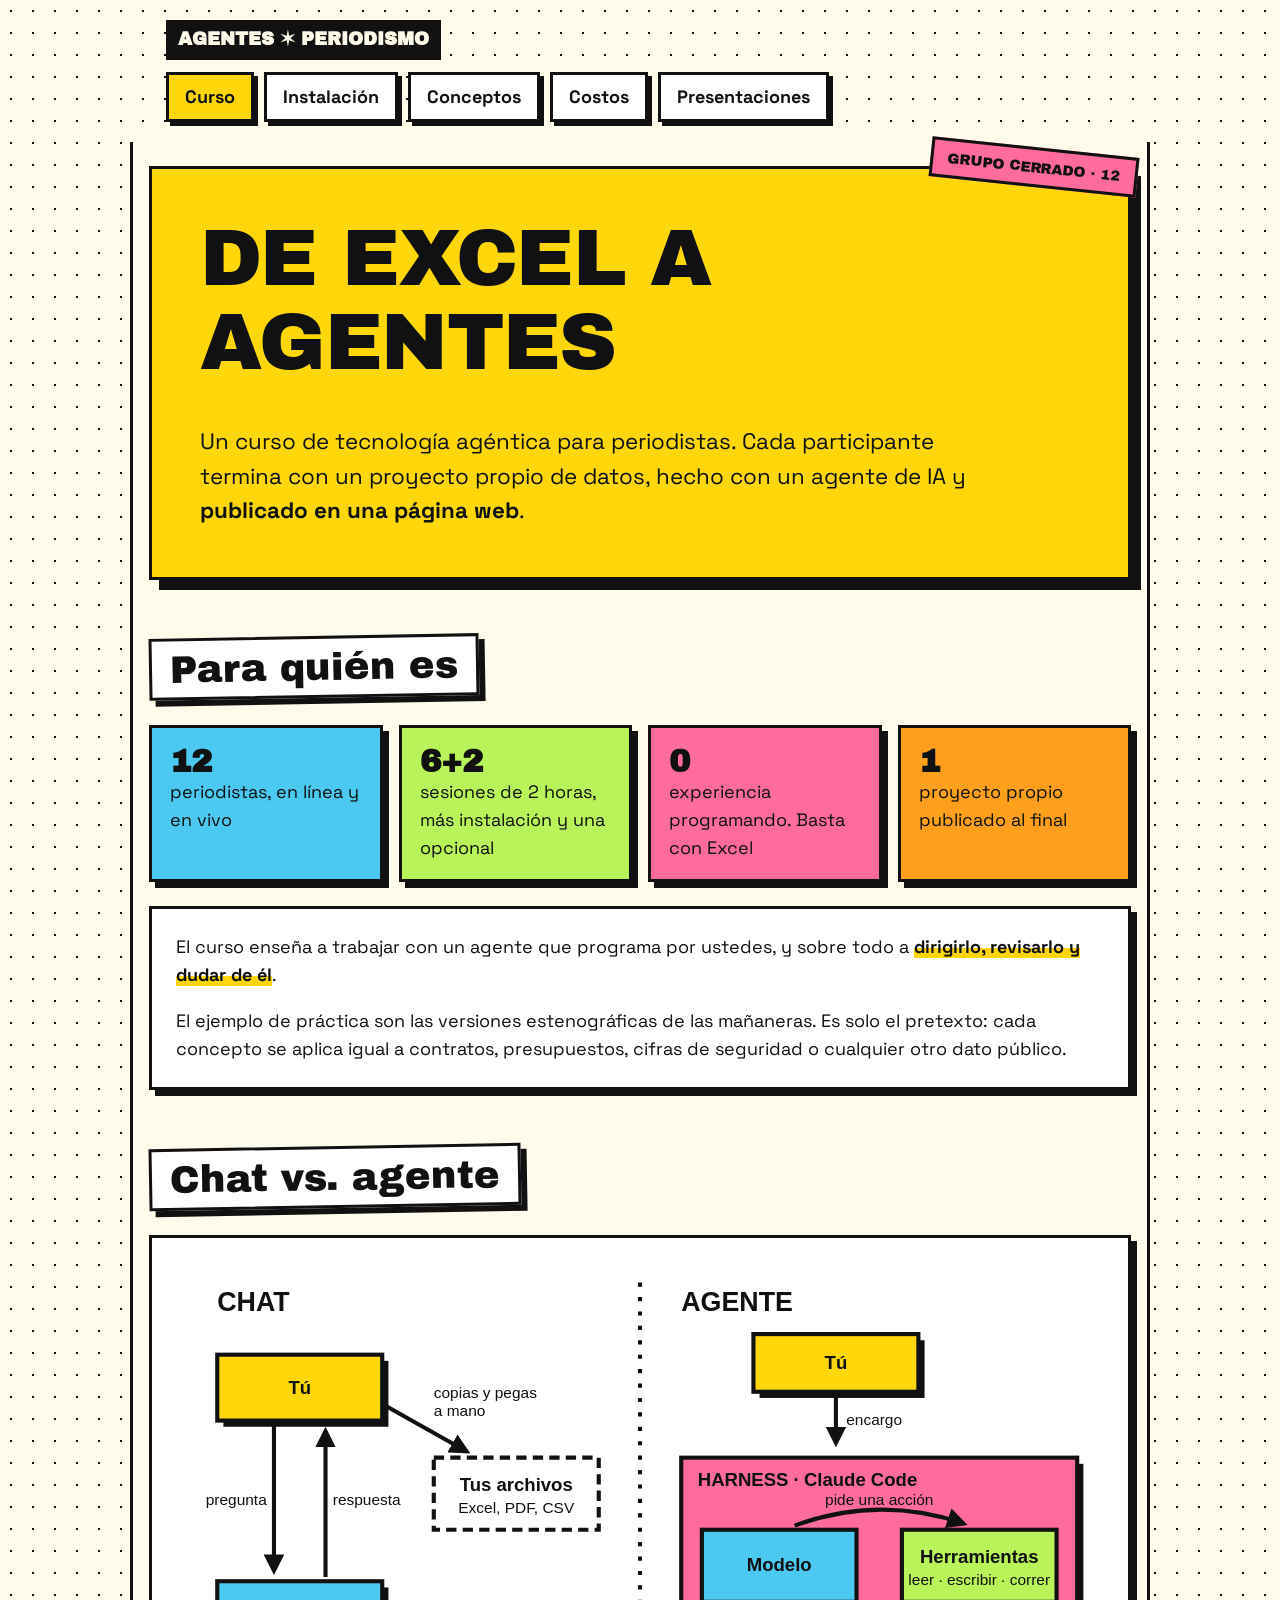
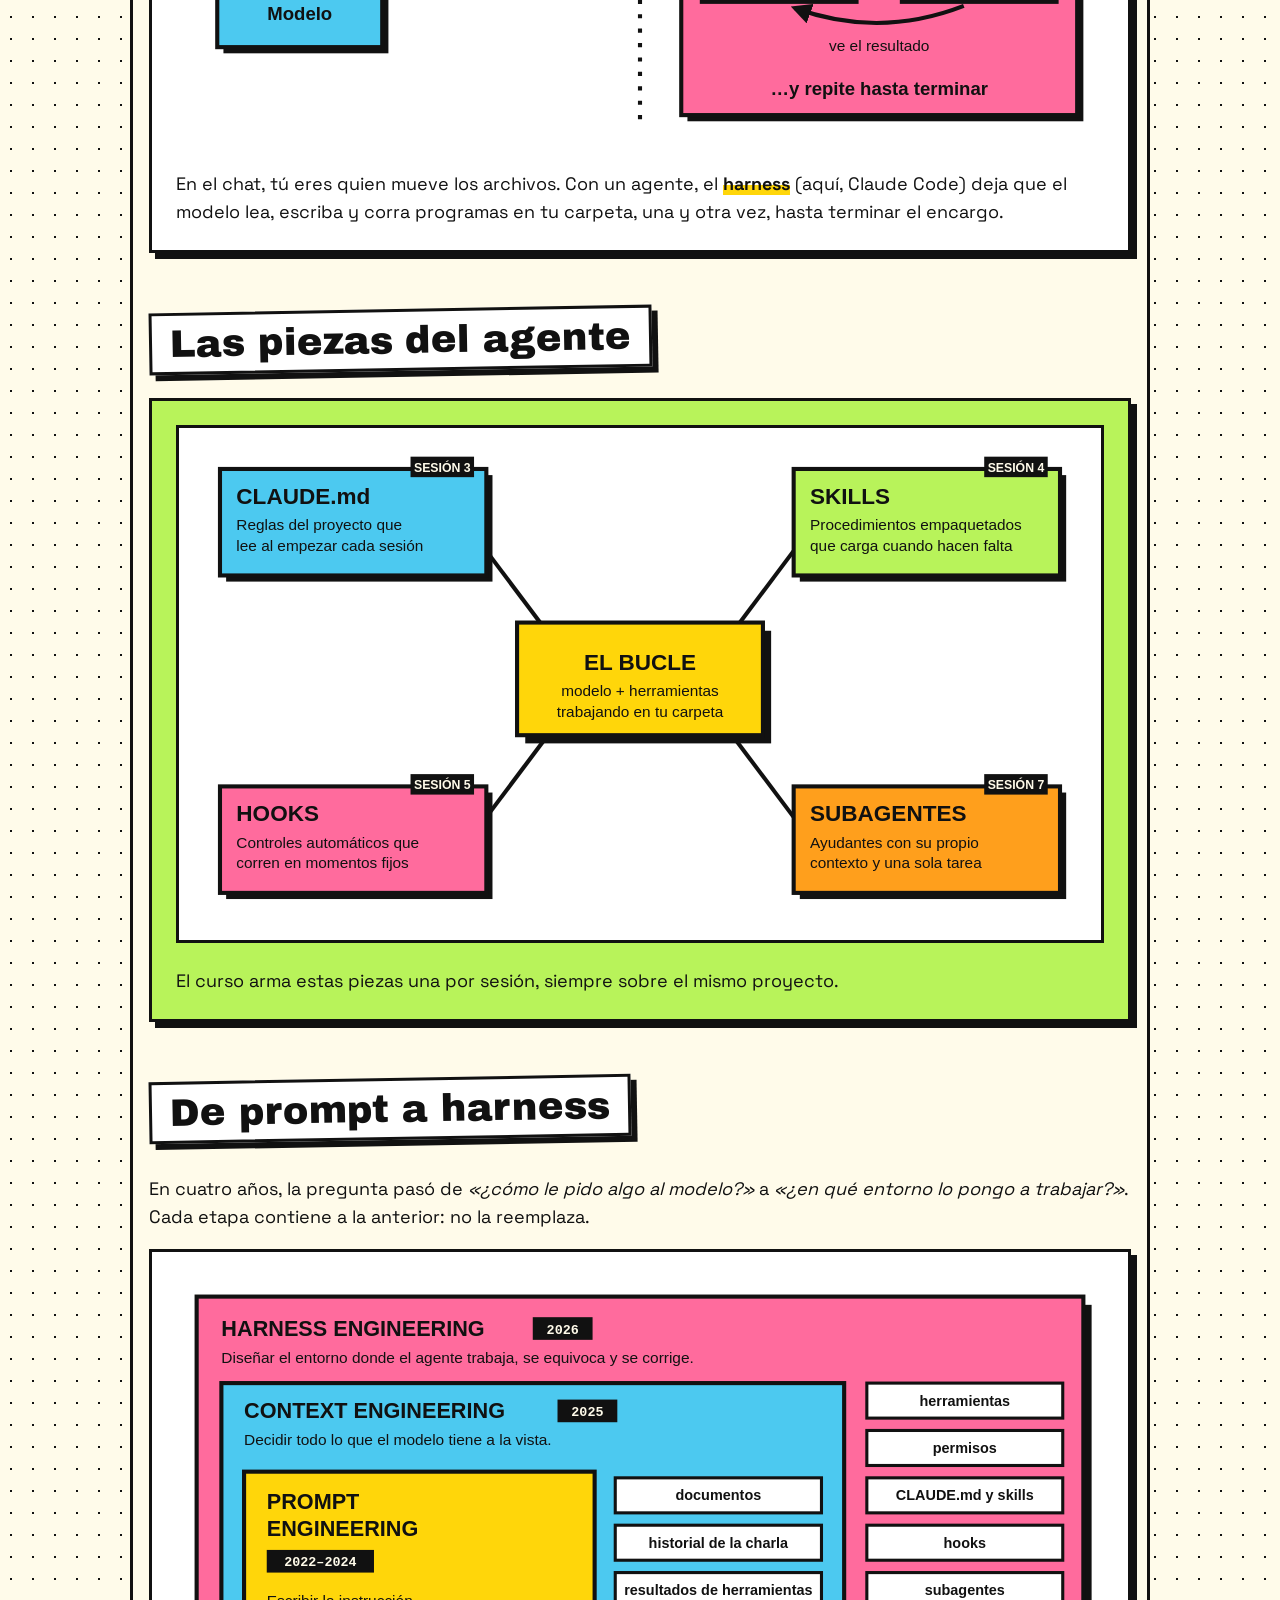
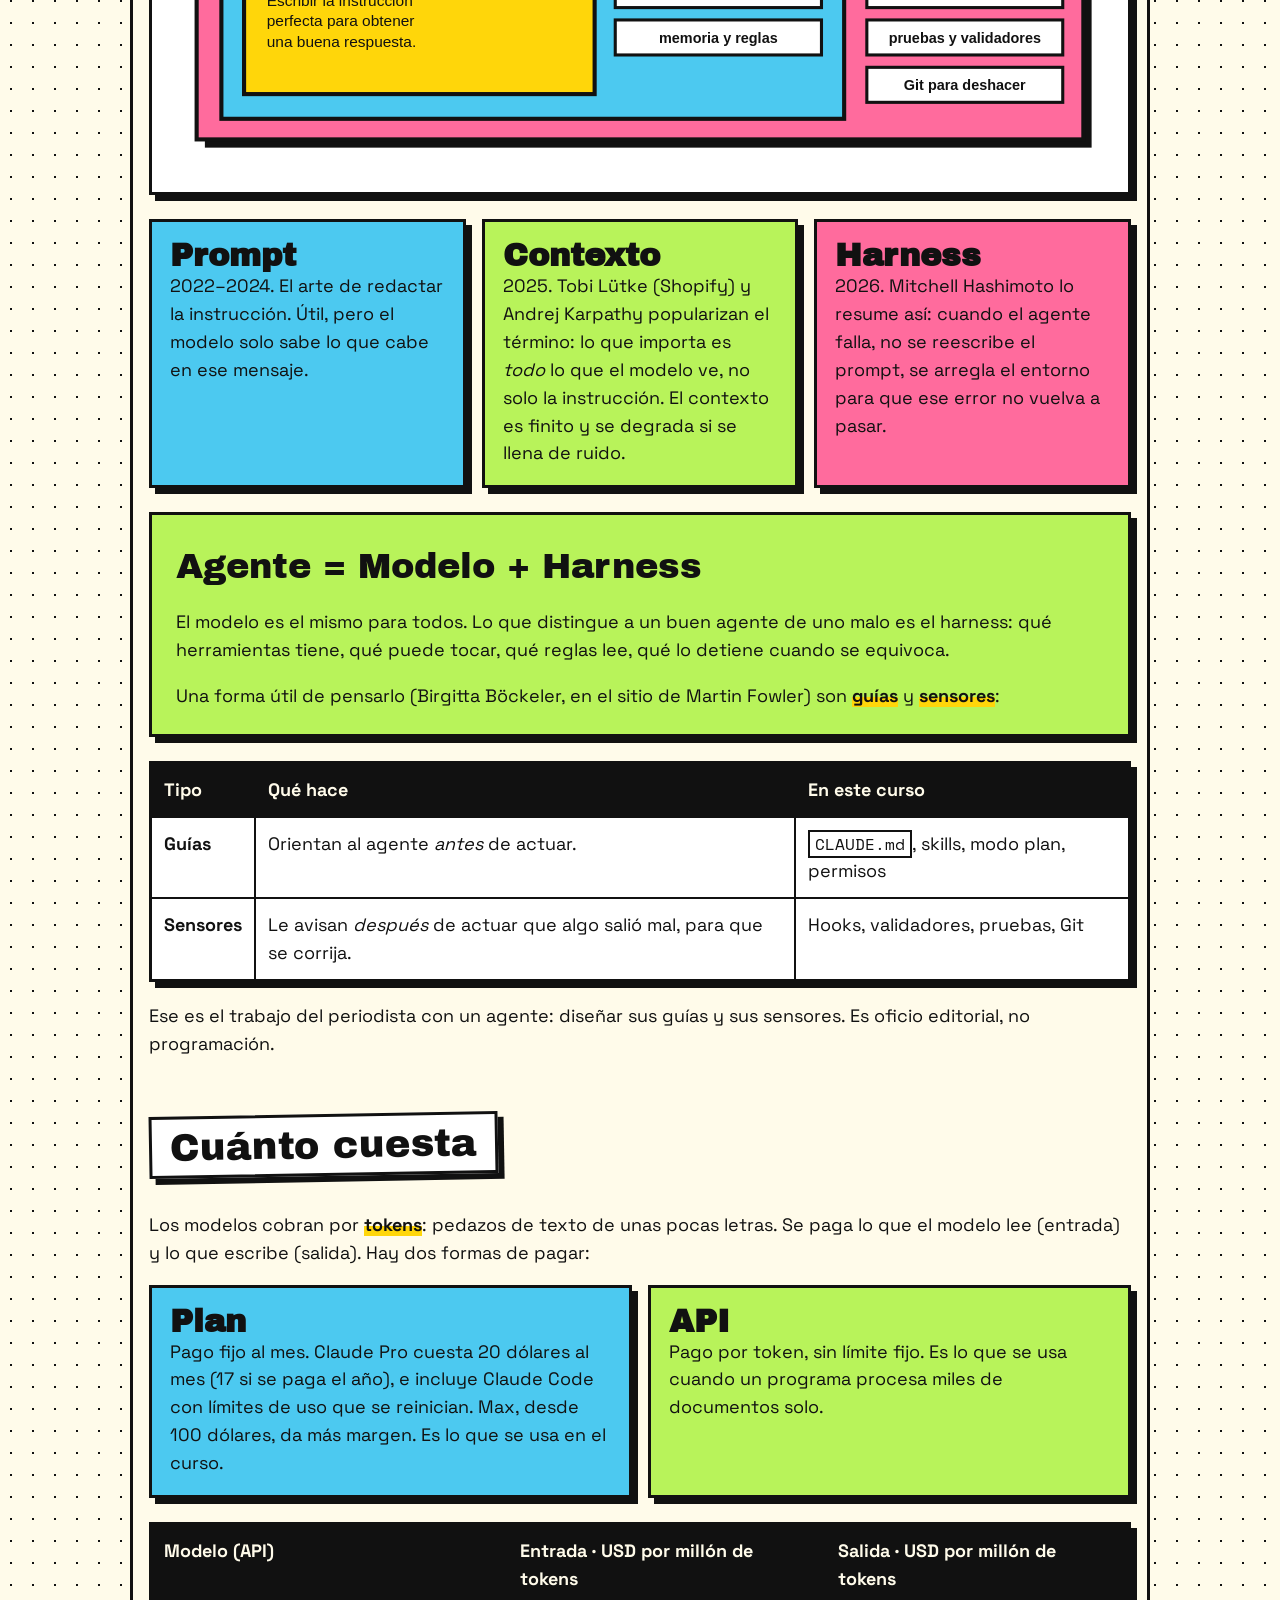
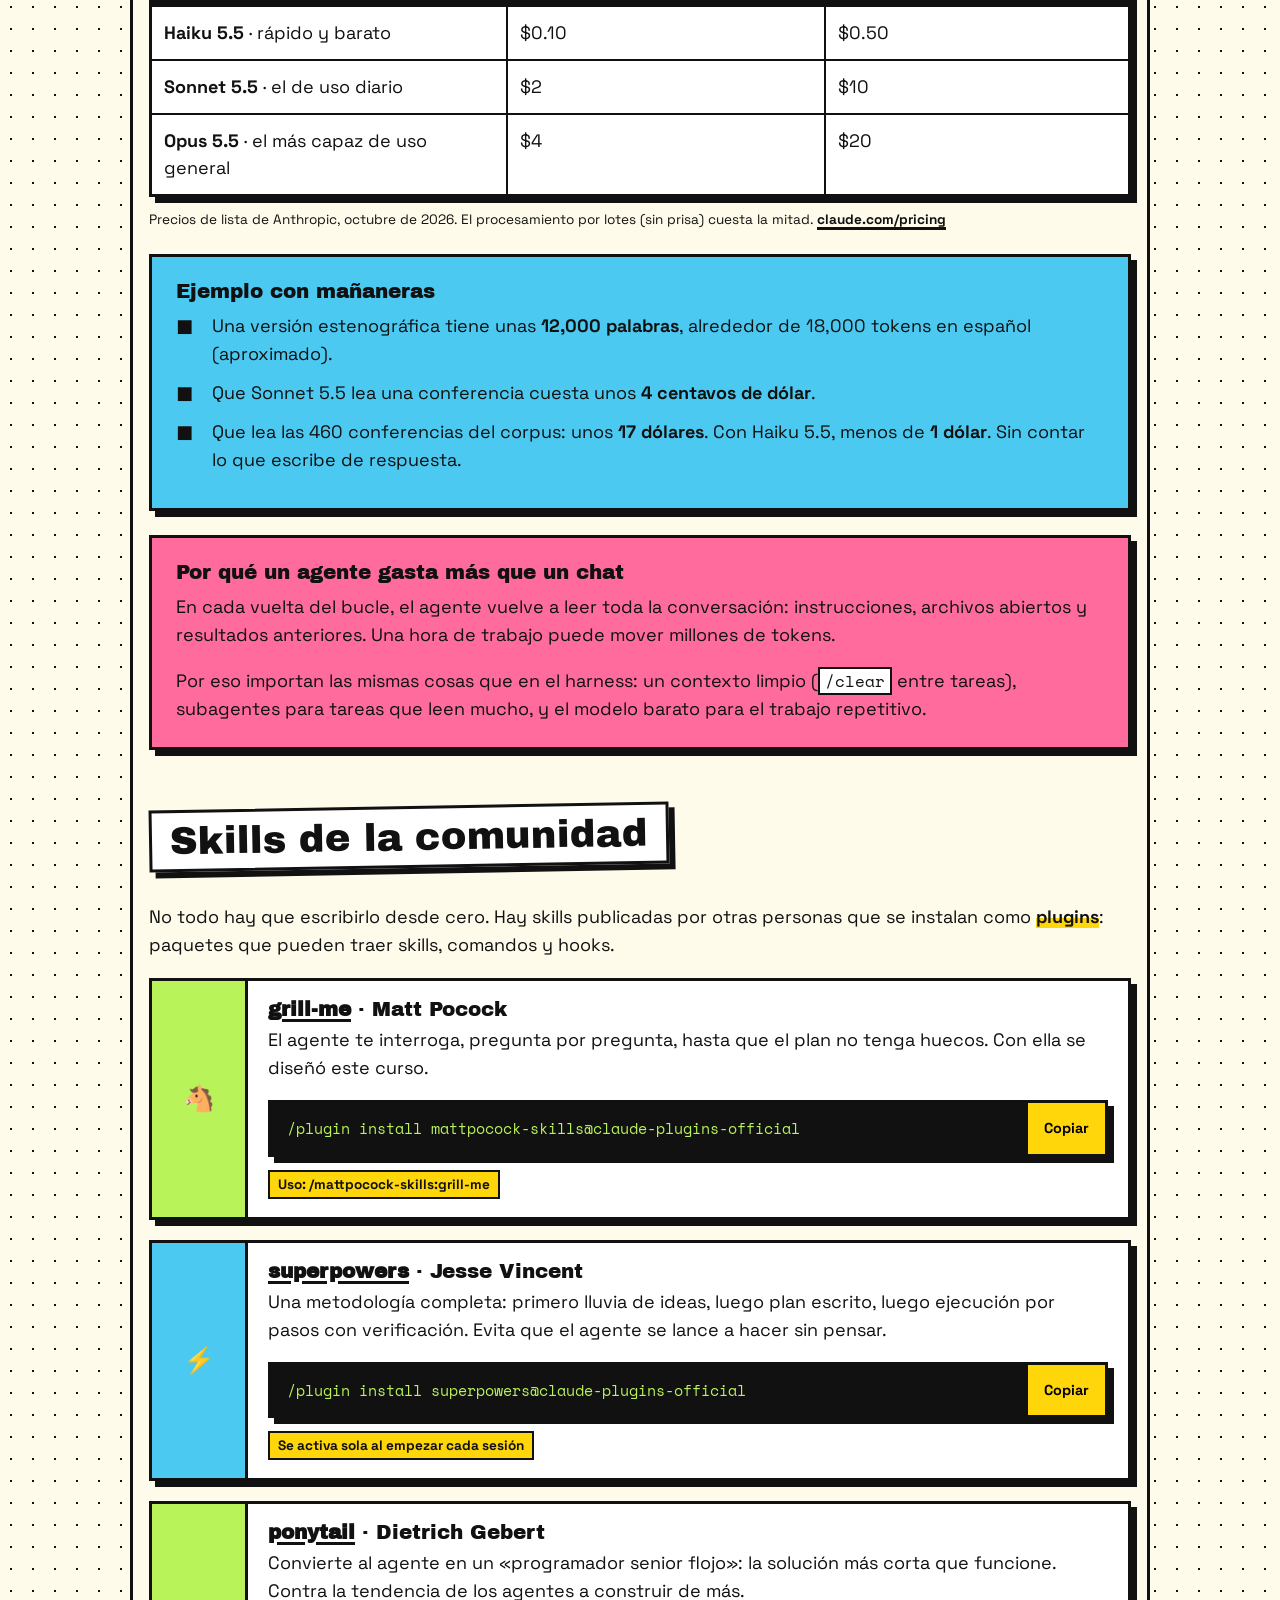
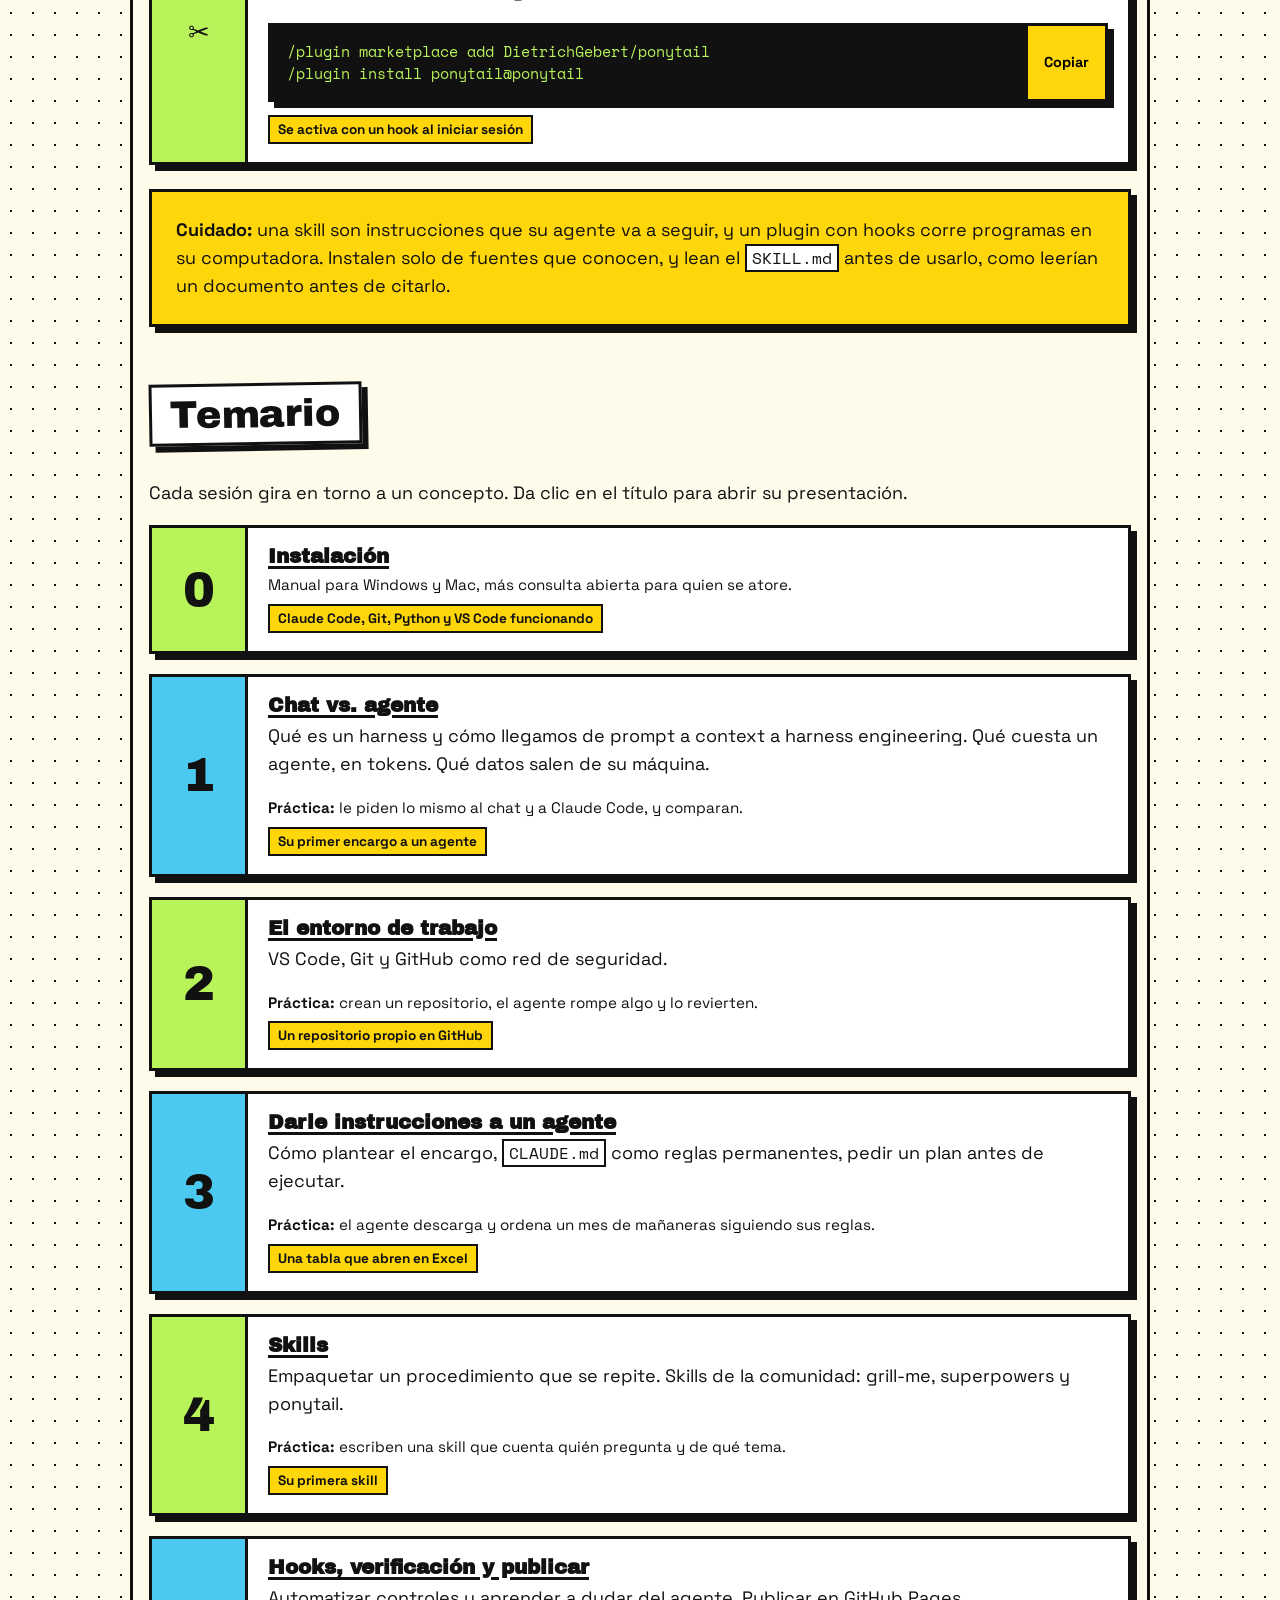
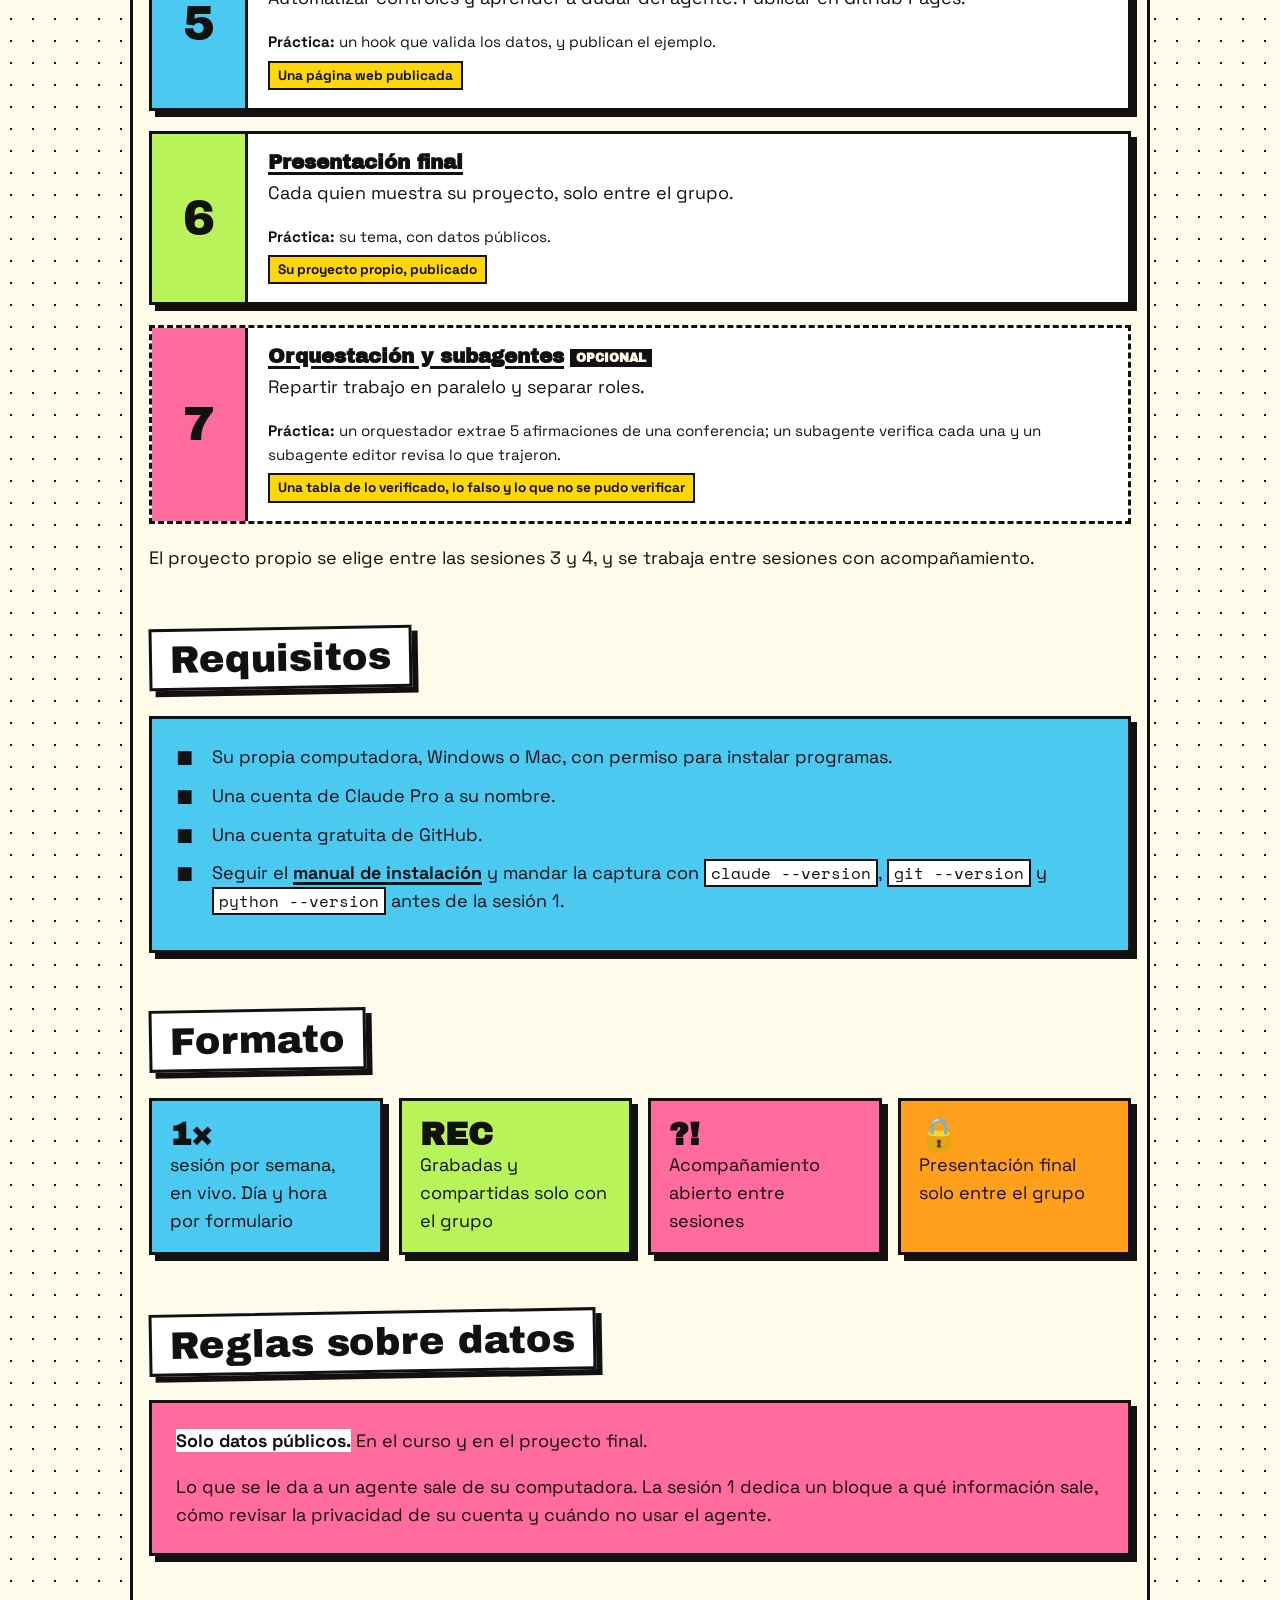
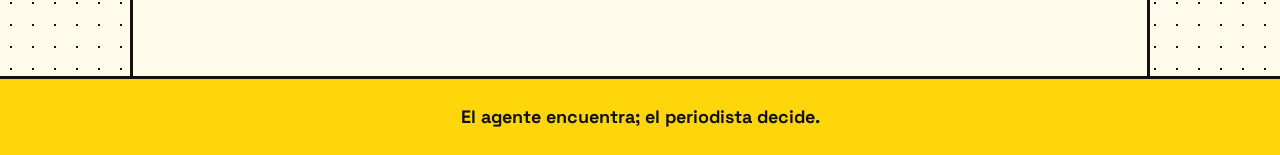
==== docs/index.html @ 67e41ccc "Sitio del curso de tecnología agéntica para periodistas Página del curso, manual de instalación, pre" ====
<!doctype html>
<html lang="es">
<head>
<meta charset="utf-8">
<meta name="viewport" content="width=device-width, initial-scale=1">
<title>Agentes para periodistas</title>
<meta name="description" content="Curso de tecnología agéntica para periodistas: de Excel a un proyecto de datos publicado con agentes de IA.">
<link rel="preconnect" href="https://fonts.googleapis.com">
<link rel="preconnect" href="https://fonts.gstatic.com" crossorigin>
<link href="https://fonts.googleapis.com/css2?family=Archivo+Black&family=Space+Grotesk:wght@400;700&family=Space+Mono&display=swap" rel="stylesheet">
<link rel="stylesheet" href="estilo.css">
</head>
<body>
<header class="top">
  <a class="marca" href="index.html">Agentes ✶ Periodismo</a>
  <nav>
    <a class="btn activo" href="index.html">Curso</a>
    <a class="btn" href="instalacion.html">Instalación</a>
    <a class="btn" href="#evolucion">Conceptos</a>
    <a class="btn" href="#costos">Costos</a>
    <a class="btn" href="#temario">Presentaciones</a>
  </nav>
</header>

<main>
  <div class="hero">
    <span class="sello">Grupo cerrado · 12</span>
    <h1>De Excel a agentes</h1>
    <p class="bajada">Un curso de tecnología agéntica para periodistas. Cada participante termina con un proyecto propio de datos, hecho con un agente de IA y <strong>publicado en una página web</strong>.</p>
  </div>

  <section>
    <h2>Para quién es</h2>
    <div class="datos">
      <div class="dato"><b>12</b>periodistas, en línea y en vivo</div>
      <div class="dato"><b>6+2</b>sesiones de 2 horas, más instalación y una opcional</div>
      <div class="dato"><b>0</b>experiencia programando. Basta con Excel</div>
      <div class="dato"><b>1</b>proyecto propio publicado al final</div>
    </div>
    <div class="caja" style="margin-top:24px">
      <p>El curso enseña a trabajar con un agente que programa por ustedes, y sobre todo a <strong>dirigirlo, revisarlo y dudar de él</strong>.</p>
      <p style="margin:0">El ejemplo de práctica son las versiones estenográficas de las mañaneras. Es solo el pretexto: cada concepto se aplica igual a contratos, presupuestos, cifras de seguridad o cualquier otro dato público.</p>
    </div>
  </section>

  <section>
    <h2>Chat vs. agente</h2>
    <div class="caja">
      <a href="img/chat-vs-agente.svg" title="Abrir en grande"><img src="img/chat-vs-agente.svg" alt="En el chat, tú copias y pegas entre el modelo y tus archivos. En el agente, el harness pone al modelo a usar herramientas sobre tu carpeta en un bucle hasta terminar." style="width:100%;height:auto"></a>
      <p style="margin:16px 0 0">En el chat, tú eres quien mueve los archivos. Con un agente, el <strong>harness</strong> (aquí, Claude Code) deja que el modelo lea, escriba y corra programas en tu carpeta, una y otra vez, hasta terminar el encargo.</p>
    </div>
  </section>

  <section>
    <h2>Las piezas del agente</h2>
    <div class="caja lima">
      <a href="img/harness.svg" title="Abrir en grande"><img src="img/harness.svg" alt="Alrededor del bucle del agente hay cuatro piezas: CLAUDE.md (reglas, sesión 3), skills (procedimientos, sesión 4), hooks (controles automáticos, sesión 5) y subagentes (ayudantes, sesión 7)." style="width:100%;height:auto;background:#fff;border:3px solid #111"></a>
      <p style="margin:16px 0 0">El curso arma estas piezas una por sesión, siempre sobre el mismo proyecto.</p>
    </div>
  </section>

  <section id="evolucion">
    <h2>De prompt a harness</h2>
    <p style="margin-top:16px">En cuatro años, la pregunta pasó de <em>«¿cómo le pido algo al modelo?»</em> a <em>«¿en qué entorno lo pongo a trabajar?»</em>. Cada etapa contiene a la anterior: no la reemplaza.</p>
    <div class="caja">
      <a href="img/evolucion.svg" title="Abrir en grande"><img src="img/evolucion.svg" alt="Tres cajas anidadas: prompt engineering (2022–2024) dentro de context engineering (2025), dentro de harness engineering (2026)." style="width:100%;height:auto"></a>
    </div>
    <div class="datos" style="margin-top:24px">
      <div class="dato"><b>Prompt</b>2022–2024. El arte de redactar la instrucción. Útil, pero el modelo solo sabe lo que cabe en ese mensaje.</div>
      <div class="dato"><b>Contexto</b>2025. Tobi Lütke (Shopify) y Andrej Karpathy popularizan el término: lo que importa es <em>todo</em> lo que el modelo ve, no solo la instrucción. El contexto es finito y se degrada si se llena de ruido.</div>
      <div class="dato"><b>Harness</b>2026. Mitchell Hashimoto lo resume así: cuando el agente falla, no se reescribe el prompt, se arregla el entorno para que ese error no vuelva a pasar.</div>
    </div>
    <div class="caja lima" style="margin-top:24px">
      <p style="font-family:'Archivo Black',sans-serif;font-size:clamp(1.4rem,4vw,2.2rem);margin:0 0 .4em">Agente = Modelo + Harness</p>
      <p>El modelo es el mismo para todos. Lo que distingue a un buen agente de uno malo es el harness: qué herramientas tiene, qué puede tocar, qué reglas lee, qué lo detiene cuando se equivoca.</p>
      <p style="margin:0">Una forma útil de pensarlo (Birgitta Böckeler, en el sitio de Martin Fowler) son <strong>guías</strong> y <strong>sensores</strong>:</p>
    </div>
    <table class="tabla" style="margin-top:24px">
      <thead><tr><th>Tipo</th><th>Qué hace</th><th>En este curso</th></tr></thead>
      <tbody>
        <tr><td><b>Guías</b></td><td>Orientan al agente <em>antes</em> de actuar.</td><td><code>CLAUDE.md</code>, skills, modo plan, permisos</td></tr>
        <tr><td><b>Sensores</b></td><td>Le avisan <em>después</em> de actuar que algo salió mal, para que se corrija.</td><td>Hooks, validadores, pruebas, Git</td></tr>
      </tbody>
    </table>
    <p style="margin-top:20px">Ese es el trabajo del periodista con un agente: diseñar sus guías y sus sensores. Es oficio editorial, no programación.</p>
  </section>

  <section id="costos">
    <h2>Cuánto cuesta</h2>
    <p style="margin-top:16px">Los modelos cobran por <strong>tokens</strong>: pedazos de texto de unas pocas letras. Se paga lo que el modelo lee (entrada) y lo que escribe (salida). Hay dos formas de pagar:</p>
    <div class="datos">
      <div class="dato"><b>Plan</b>Pago fijo al mes. Claude Pro cuesta 20 dólares al mes (17 si se paga el año), e incluye Claude Code con límites de uso que se reinician. Max, desde 100 dólares, da más margen. Es lo que se usa en el curso.</div>
      <div class="dato"><b>API</b>Pago por token, sin límite fijo. Es lo que se usa cuando un programa procesa miles de documentos solo.</div>
    </div>
    <table class="tabla" style="margin-top:24px">
      <thead><tr><th>Modelo (API)</th><th>Entrada · USD por millón de tokens</th><th>Salida · USD por millón de tokens</th></tr></thead>
      <tbody>
        <tr><td><b>Haiku 5.5</b> · rápido y barato</td><td>$0.10</td><td>$0.50</td></tr>
        <tr><td><b>Sonnet 5.5</b> · el de uso diario</td><td>$2</td><td>$10</td></tr>
        <tr><td><b>Opus 5.5</b> · el más capaz de uso general</td><td>$4</td><td>$20</td></tr>
      </tbody>
    </table>
    <p style="margin-top:12px;font-size:.85rem">Precios de lista de Anthropic, octubre de 2026. El procesamiento por lotes (sin prisa) cuesta la mitad. <a href="https://claude.com/pricing">claude.com/pricing</a></p>
    <div class="caja cian" style="margin-top:24px">
      <h3>Ejemplo con mañaneras</h3>
      <ul class="marcas">
        <li>Una versión estenográfica tiene unas <b>12,000 palabras</b>, alrededor de 18,000 tokens en español (aproximado).</li>
        <li>Que Sonnet 5.5 lea una conferencia cuesta unos <b>4 centavos de dólar</b>.</li>
        <li>Que lea las 460 conferencias del corpus: unos <b>17 dólares</b>. Con Haiku 5.5, menos de <b>1 dólar</b>. Sin contar lo que escribe de respuesta.</li>
      </ul>
    </div>
    <div class="caja rosa" style="margin-top:24px">
      <h3>Por qué un agente gasta más que un chat</h3>
      <p>En cada vuelta del bucle, el agente vuelve a leer toda la conversación: instrucciones, archivos abiertos y resultados anteriores. Una hora de trabajo puede mover millones de tokens.</p>
      <p style="margin:0">Por eso importan las mismas cosas que en el harness: un contexto limpio (<code>/clear</code> entre tareas), subagentes para tareas que leen mucho, y el modelo barato para el trabajo repetitivo.</p>
    </div>
  </section>

  <section id="comunidad">
    <h2>Skills de la comunidad</h2>
    <p style="margin-top:16px">No todo hay que escribirlo desde cero. Hay skills publicadas por otras personas que se instalan como <strong>plugins</strong>: paquetes que pueden traer skills, comandos y hooks.</p>
    <div class="sesiones" style="margin-top:20px">
      <article class="sesion"><div class="num" style="font-size:1.6rem">🐴</div><div class="cuerpo">
        <h3><a href="https://github.com/mattpocock/skills">grill-me</a> · Matt Pocock</h3>
        <p>El agente te interroga, pregunta por pregunta, hasta que el plan no tenga huecos. Con ella se diseñó este curso.</p>
        <div class="comando"><pre>/plugin install mattpocock-skills@claude-plugins-official</pre><button type="button">Copiar</button></div>
        <span class="salen">Uso: /mattpocock-skills:grill-me</span>
      </div></article>
      <article class="sesion"><div class="num" style="font-size:1.6rem">⚡</div><div class="cuerpo">
        <h3><a href="https://github.com/obra/superpowers">superpowers</a> · Jesse Vincent</h3>
        <p>Una metodología completa: primero lluvia de ideas, luego plan escrito, luego ejecución por pasos con verificación. Evita que el agente se lance a hacer sin pensar.</p>
        <div class="comando"><pre>/plugin install superpowers@claude-plugins-official</pre><button type="button">Copiar</button></div>
        <span class="salen">Se activa sola al empezar cada sesión</span>
      </div></article>
      <article class="sesion"><div class="num" style="font-size:1.6rem">✂</div><div class="cuerpo">
        <h3><a href="https://github.com/DietrichGebert/ponytail">ponytail</a> · Dietrich Gebert</h3>
        <p>Convierte al agente en un «programador senior flojo»: la solución más corta que funcione. Contra la tendencia de los agentes a construir de más.</p>
        <div class="comando"><pre>/plugin marketplace add DietrichGebert/ponytail
/plugin install ponytail@ponytail</pre><button type="button">Copiar</button></div>
        <span class="salen">Se activa con un hook al iniciar sesión</span>
      </div></article>
    </div>
    <div class="caja" style="margin-top:24px;background:var(--yellow)">
      <p style="margin:0"><b>Cuidado:</b> una skill son instrucciones que su agente va a seguir, y un plugin con hooks corre programas en su computadora. Instalen solo de fuentes que conocen, y lean el <code>SKILL.md</code> antes de usarlo, como leerían un documento antes de citarlo.</p>
    </div>
  </section>

  <section id="temario">
    <h2>Temario</h2>
    <p style="margin-top:16px">Cada sesión gira en torno a un concepto. Da clic en el título para abrir su presentación.</p>
    <div class="sesiones">
      <article class="sesion"><div class="num">0</div><div class="cuerpo">
        <h3><a href="instalacion.html">Instalación</a></h3>
        <p class="practica">Manual para Windows y Mac, más consulta abierta para quien se atore.</p>
        <span class="salen">Claude Code, Git, Python y VS Code funcionando</span>
      </div></article>
      <article class="sesion"><div class="num">1</div><div class="cuerpo">
        <h3><a href="sesiones/1.html">Chat vs. agente</a></h3>
        <p>Qué es un harness y cómo llegamos de prompt a context a harness engineering. Qué cuesta un agente, en tokens. Qué datos salen de su máquina.</p>
        <p class="practica"><b>Práctica:</b> le piden lo mismo al chat y a Claude Code, y comparan.</p>
        <span class="salen">Su primer encargo a un agente</span>
      </div></article>
      <article class="sesion"><div class="num">2</div><div class="cuerpo">
        <h3><a href="sesiones/2.html">El entorno de trabajo</a></h3>
        <p>VS Code, Git y GitHub como red de seguridad.</p>
        <p class="practica"><b>Práctica:</b> crean un repositorio, el agente rompe algo y lo revierten.</p>
        <span class="salen">Un repositorio propio en GitHub</span>
      </div></article>
      <article class="sesion"><div class="num">3</div><div class="cuerpo">
        <h3><a href="sesiones/3.html">Darle instrucciones a un agente</a></h3>
        <p>Cómo plantear el encargo, <code>CLAUDE.md</code> como reglas permanentes, pedir un plan antes de ejecutar.</p>
        <p class="practica"><b>Práctica:</b> el agente descarga y ordena un mes de mañaneras siguiendo sus reglas.</p>
        <span class="salen">Una tabla que abren en Excel</span>
      </div></article>
      <article class="sesion"><div class="num">4</div><div class="cuerpo">
        <h3><a href="sesiones/4.html">Skills</a></h3>
        <p>Empaquetar un procedimiento que se repite. Skills de la comunidad: grill-me, superpowers y ponytail.</p>
        <p class="practica"><b>Práctica:</b> escriben una skill que cuenta quién pregunta y de qué tema.</p>
        <span class="salen">Su primera skill</span>
      </div></article>
      <article class="sesion"><div class="num">5</div><div class="cuerpo">
        <h3><a href="sesiones/5.html">Hooks, verificación y publicar</a></h3>
        <p>Automatizar controles y aprender a dudar del agente. Publicar en GitHub Pages.</p>
        <p class="practica"><b>Práctica:</b> un hook que valida los datos, y publican el ejemplo.</p>
        <span class="salen">Una página web publicada</span>
      </div></article>
      <article class="sesion"><div class="num">6</div><div class="cuerpo">
        <h3><a href="sesiones/6.html">Presentación final</a></h3>
        <p>Cada quien muestra su proyecto, solo entre el grupo.</p>
        <p class="practica"><b>Práctica:</b> su tema, con datos públicos.</p>
        <span class="salen">Su proyecto propio, publicado</span>
      </div></article>
      <article class="sesion opcional"><div class="num">7</div><div class="cuerpo">
        <h3><a href="sesiones/7.html">Orquestación y subagentes</a><span class="etiqueta">Opcional</span></h3>
        <p>Repartir trabajo en paralelo y separar roles.</p>
        <p class="practica"><b>Práctica:</b> un orquestador extrae 5 afirmaciones de una conferencia; un subagente verifica cada una y un subagente editor revisa lo que trajeron.</p>
        <span class="salen">Una tabla de lo verificado, lo falso y lo que no se pudo verificar</span>
      </div></article>
    </div>
    <p style="margin-top:20px">El proyecto propio se elige entre las sesiones 3 y 4, y se trabaja entre sesiones con acompañamiento.</p>
  </section>

  <section>
    <h2>Requisitos</h2>
    <div class="caja cian">
      <ul class="marcas">
        <li>Su propia computadora, Windows o Mac, con permiso para instalar programas.</li>
        <li>Una cuenta de Claude Pro a su nombre.</li>
        <li>Una cuenta gratuita de GitHub.</li>
        <li>Seguir el <a href="instalacion.html">manual de instalación</a> y mandar la captura con <code>claude --version</code>, <code>git --version</code> y <code>python --version</code> antes de la sesión 1.</li>
      </ul>
    </div>
  </section>

  <section>
    <h2>Formato</h2>
    <div class="datos">
      <div class="dato"><b>1×</b>sesión por semana, en vivo. Día y hora por formulario</div>
      <div class="dato"><b>REC</b>Grabadas y compartidas solo con el grupo</div>
      <div class="dato"><b>?!</b>Acompañamiento abierto entre sesiones</div>
      <div class="dato"><b>🔒</b>Presentación final solo entre el grupo</div>
    </div>
  </section>

  <section>
    <h2>Reglas sobre datos</h2>
    <div class="caja rosa">
      <p><strong style="background:#fff">Solo datos públicos.</strong> En el curso y en el proyecto final.</p>
      <p style="margin:0">Lo que se le da a un agente sale de su computadora. La sesión 1 dedica un bloque a qué información sale, cómo revisar la privacidad de su cuenta y cuándo no usar el agente.</p>
    </div>
  </section>
</main>

<footer>El agente encuentra; el periodista decide.</footer>
<script>
document.querySelectorAll('.comando button').forEach(b => b.onclick = () =>
  navigator.clipboard.writeText(b.previousElementSibling.textContent).then(() => {
    b.textContent = '¡Copiado!'; setTimeout(() => b.textContent = 'Copiar', 1500);
  }));
</script>
</body>
</html>
---- docs/estilo.css ----
:root {
  --ink: #111;
  --paper: #fffbea;
  --white: #fff;
  --yellow: #ffd60a;
  --pink: #ff6b9d;
  --cyan: #4cc9f0;
  --lime: #b8f35a;
  --orange: #ff9f1c;
  --line: 3px solid var(--ink);
  --shadow: 6px 6px 0 var(--ink);
}

* { box-sizing: border-box; }

body {
  margin: 0;
  background: var(--paper);
  background-image: radial-gradient(var(--ink) 1px, transparent 1px);
  background-size: 22px 22px;
  color: var(--ink);
  font: 18px/1.55 "Space Grotesk", system-ui, sans-serif;
}

main { max-width: 1020px; margin: 0 auto; padding: 8px 16px 64px; background: var(--paper); border-left: var(--line); border-right: var(--line); }
@media (max-width: 1060px) { main { border: 0; } }

h1, h2, h3 { font-family: "Archivo Black", Impact, sans-serif; font-weight: 400; line-height: 1.05; margin: 0 0 .5em; }
h1 { font-size: clamp(2.4rem, 8vw, 5rem); text-transform: uppercase; letter-spacing: -.02em; }
h2 { font-size: clamp(1.6rem, 4.5vw, 2.4rem); display: inline-block; background: var(--white); border: var(--line); box-shadow: var(--shadow); padding: .2em .45em; transform: rotate(-1deg); }
h3 { font-size: 1.25rem; }
p { margin: 0 0 1em; }
a { color: var(--ink); font-weight: 700; text-decoration-thickness: 3px; text-underline-offset: 3px; }
a:hover { background: var(--yellow); }
strong { background: linear-gradient(transparent 55%, var(--yellow) 55%); }

/* barra superior */
.top {
  display: flex; flex-wrap: wrap; gap: 12px; justify-content: space-between; align-items: center;
  max-width: 980px; margin: 0 auto; padding: 20px 16px;
}
.marca { font-family: "Archivo Black", sans-serif; text-transform: uppercase; text-decoration: none; background: var(--ink); color: var(--paper); padding: 6px 12px; }
.marca:hover { background: var(--pink); color: var(--ink); }
.top nav { display: flex; flex-wrap: wrap; gap: 10px; }

.btn {
  display: inline-block; font-weight: 700; text-decoration: none; background: var(--white);
  border: var(--line); box-shadow: 4px 4px 0 var(--ink); padding: 8px 16px;
  transition: transform .08s, box-shadow .08s;
}
.btn:hover { background: var(--lime); transform: translate(2px, 2px); box-shadow: 2px 2px 0 var(--ink); }
.btn:active { transform: translate(4px, 4px); box-shadow: none; }
.btn.activo { background: var(--yellow); }

/* portada */
.hero {
  background: var(--yellow); border: var(--line); box-shadow: 10px 10px 0 var(--ink);
  padding: clamp(24px, 5vw, 48px); margin: 16px 0 56px; position: relative;
}
.hero .bajada { font-size: clamp(1.1rem, 2.6vw, 1.4rem); max-width: 36em; margin: 0; }
.sello {
  position: absolute; right: -10px; top: -22px; transform: rotate(6deg);
  background: var(--pink); border: var(--line); padding: 6px 14px;
  font-family: "Archivo Black", sans-serif; text-transform: uppercase; font-size: .9rem;
}

section { margin: 0 0 56px; }

.caja { background: var(--white); border: var(--line); box-shadow: var(--shadow); padding: 24px; margin-top: 8px; }
.caja.cian { background: var(--cyan); }
.caja.rosa { background: var(--pink); }
.caja.lima { background: var(--lime); }

.datos { display: grid; grid-template-columns: repeat(auto-fit, minmax(200px, 1fr)); gap: 16px; margin-top: 8px; }
.dato { border: var(--line); box-shadow: var(--shadow); padding: 18px; background: var(--white); }
.dato b { display: block; font-family: "Archivo Black", sans-serif; font-size: 2rem; line-height: 1; }
.dato:nth-child(4n+1) { background: var(--cyan); }
.dato:nth-child(4n+2) { background: var(--lime); }
.dato:nth-child(4n+3) { background: var(--pink); }
.dato:nth-child(4n+4) { background: var(--orange); }

ul.marcas { list-style: none; padding: 0; margin: 0; }
ul.marcas li { padding-left: 2em; position: relative; margin-bottom: .6em; }
ul.marcas li::before { content: "■"; position: absolute; left: 0; }
ul.checks li::before { content: "☐"; }

/* temario */
.sesiones { display: grid; gap: 20px; margin-top: 8px; }
.sesion {
  display: grid; grid-template-columns: 96px 1fr; background: var(--white);
  border: var(--line); box-shadow: var(--shadow);
}
.sesion .num {
  font-family: "Archivo Black", sans-serif; font-size: 3rem; display: grid; place-items: center;
  border-right: var(--line); background: var(--cyan);
}
.sesion:nth-child(odd) .num { background: var(--lime); }
.sesion .cuerpo { padding: 18px 20px; }
.sesion h3 { margin-bottom: .3em; }
.sesion .practica { font-size: .95rem; margin: .4em 0; }
.sesion .salen { display: inline-block; font-size: .85rem; font-weight: 700; background: var(--yellow); border: 2px solid var(--ink); padding: 2px 8px; }
.sesion.opcional { border-style: dashed; box-shadow: none; }
.sesion.opcional .num { background: var(--pink); }
.etiqueta { font-size: .75rem; text-transform: uppercase; font-weight: 700; background: var(--ink); color: var(--paper); padding: 2px 6px; vertical-align: middle; margin-left: 6px; }

/* pasos de instalación */
ol.pasos { list-style: none; counter-reset: paso; padding: 0; margin: 0; }
ol.pasos > li { counter-increment: paso; position: relative; padding-left: 64px; margin-bottom: 28px; min-height: 44px; }
ol.pasos > li::before {
  content: counter(paso); position: absolute; left: 0; top: -4px; width: 44px; height: 44px;
  display: grid; place-items: center; font-family: "Archivo Black", sans-serif; font-size: 1.3rem;
  background: var(--yellow); border: var(--line); box-shadow: 3px 3px 0 var(--ink);
}

code { font-family: "Space Mono", ui-monospace, monospace; font-size: .9em; background: var(--white); border: 2px solid var(--ink); padding: 0 5px; }
.comando { display: flex; margin: 12px 0; border: var(--line); box-shadow: var(--shadow); background: var(--ink); }
.comando pre { flex: 1; margin: 0; padding: 14px 16px; overflow-x: auto; color: var(--lime); font: 15px/1.5 "Space Mono", ui-monospace, monospace; }
.comando button {
  flex: none; border: 0; border-left: var(--line); background: var(--yellow); font: 700 .9rem "Space Grotesk", sans-serif;
  padding: 0 16px; cursor: pointer;
}
.comando button:hover { background: var(--pink); }

.sistemas { display: flex; flex-wrap: wrap; gap: 12px; margin: 8px 0 24px; }

/* tabla de errores */
.tabla { width: 100%; border-collapse: collapse; background: var(--white); border: var(--line); box-shadow: var(--shadow); }
.tabla th, .tabla td { border: 2px solid var(--ink); padding: 12px; text-align: left; vertical-align: top; }
.tabla th { background: var(--ink); color: var(--paper); }

footer { border-top: var(--line); padding: 24px 16px; text-align: center; font-weight: 700; background: var(--yellow); }

:focus-visible { outline: 4px solid var(--pink); outline-offset: 3px; }

@media (max-width: 600px) {
  body { font-size: 17px; }
  .sesion { grid-template-columns: 64px 1fr; }
  .sesion .num { font-size: 2rem; }
  .sello { right: 8px; }
  .tabla, .tabla tbody, .tabla tr, .tabla td { display: block; }
  .tabla thead { display: none; }
  .tabla td:first-child { background: var(--cyan); }
}
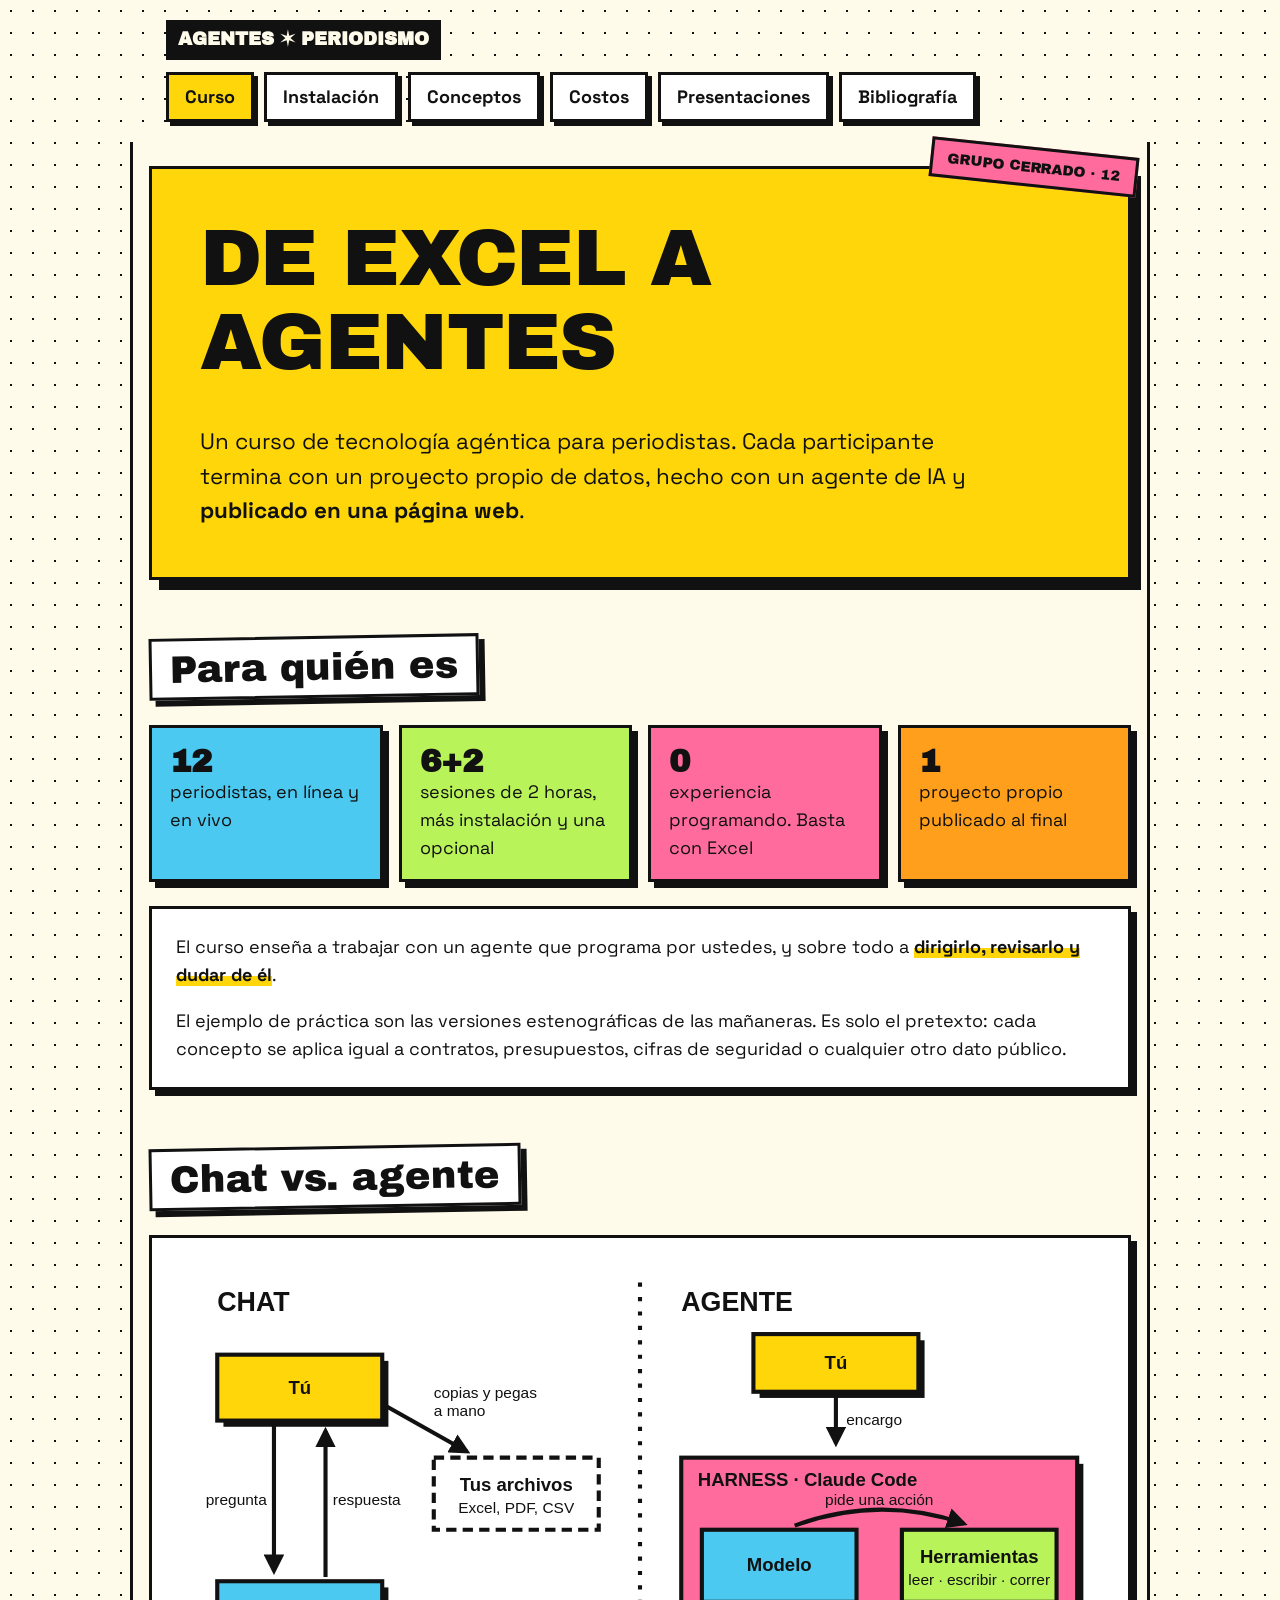
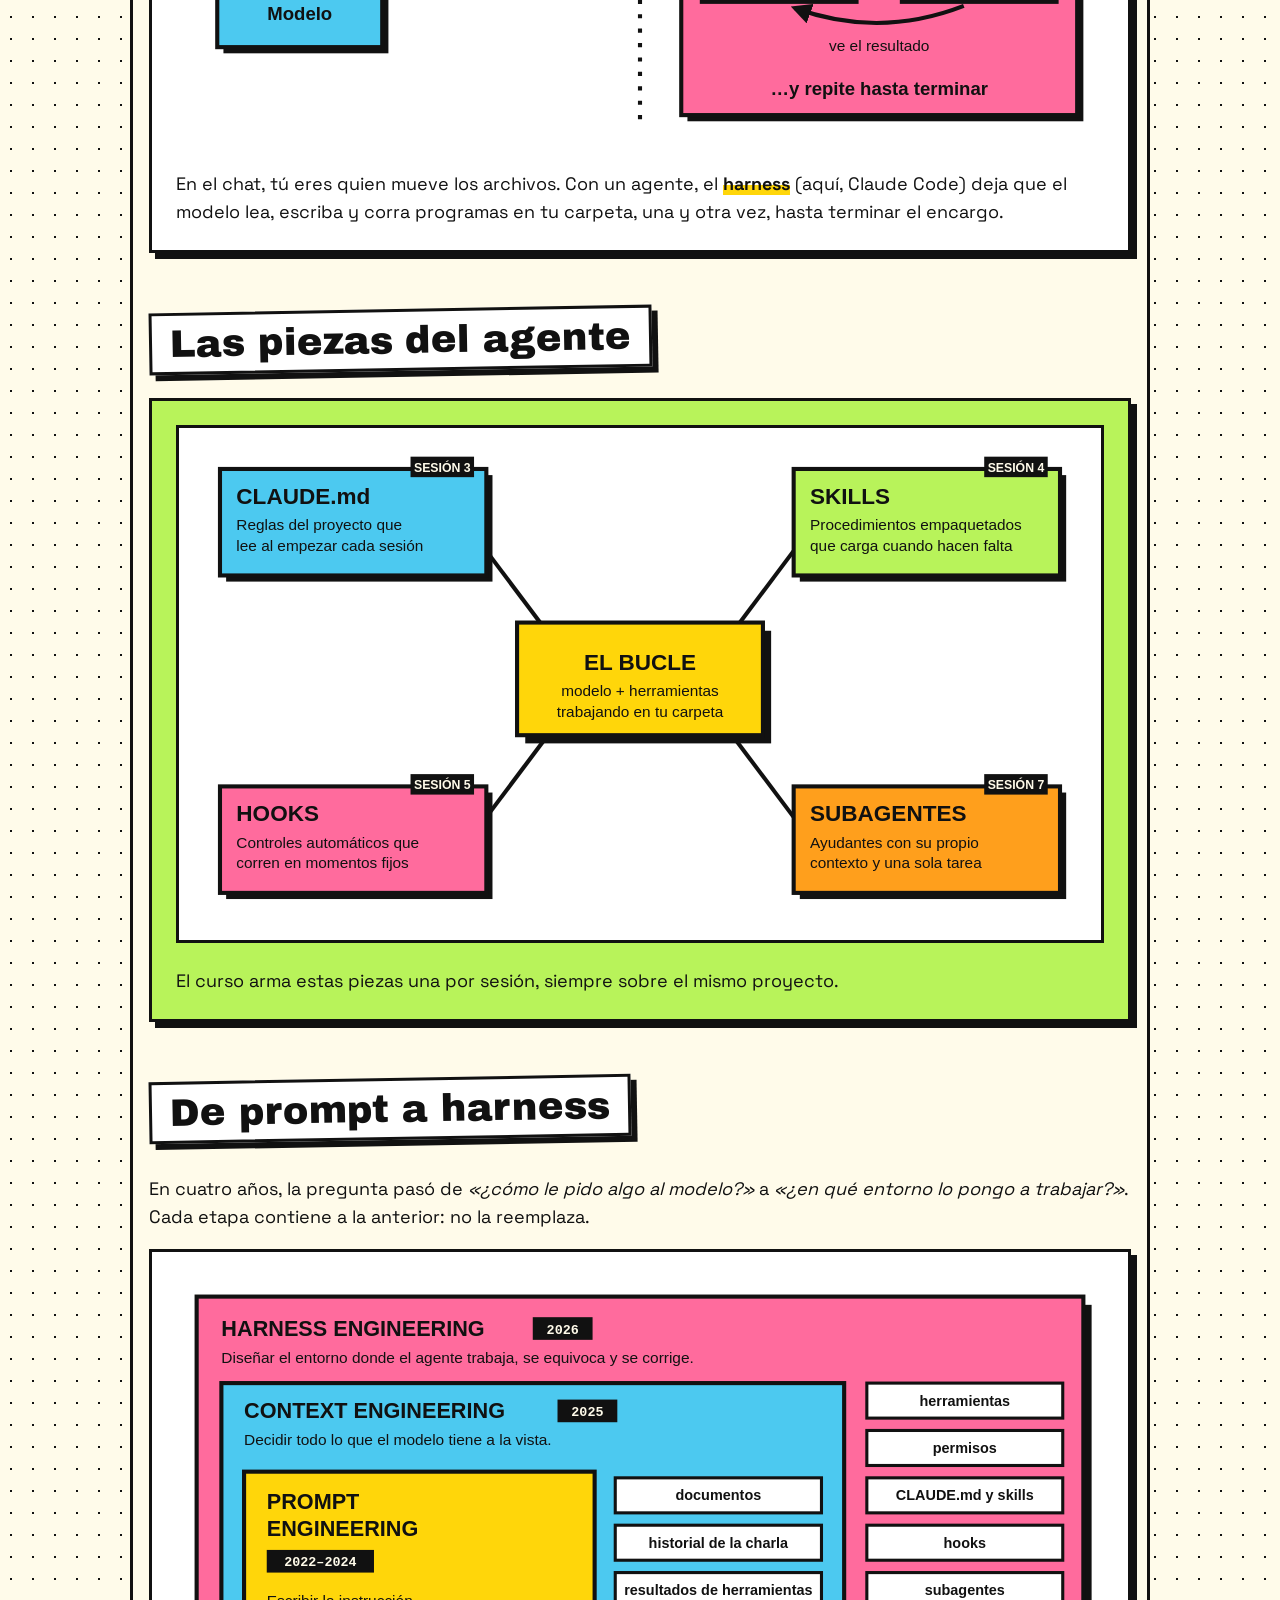
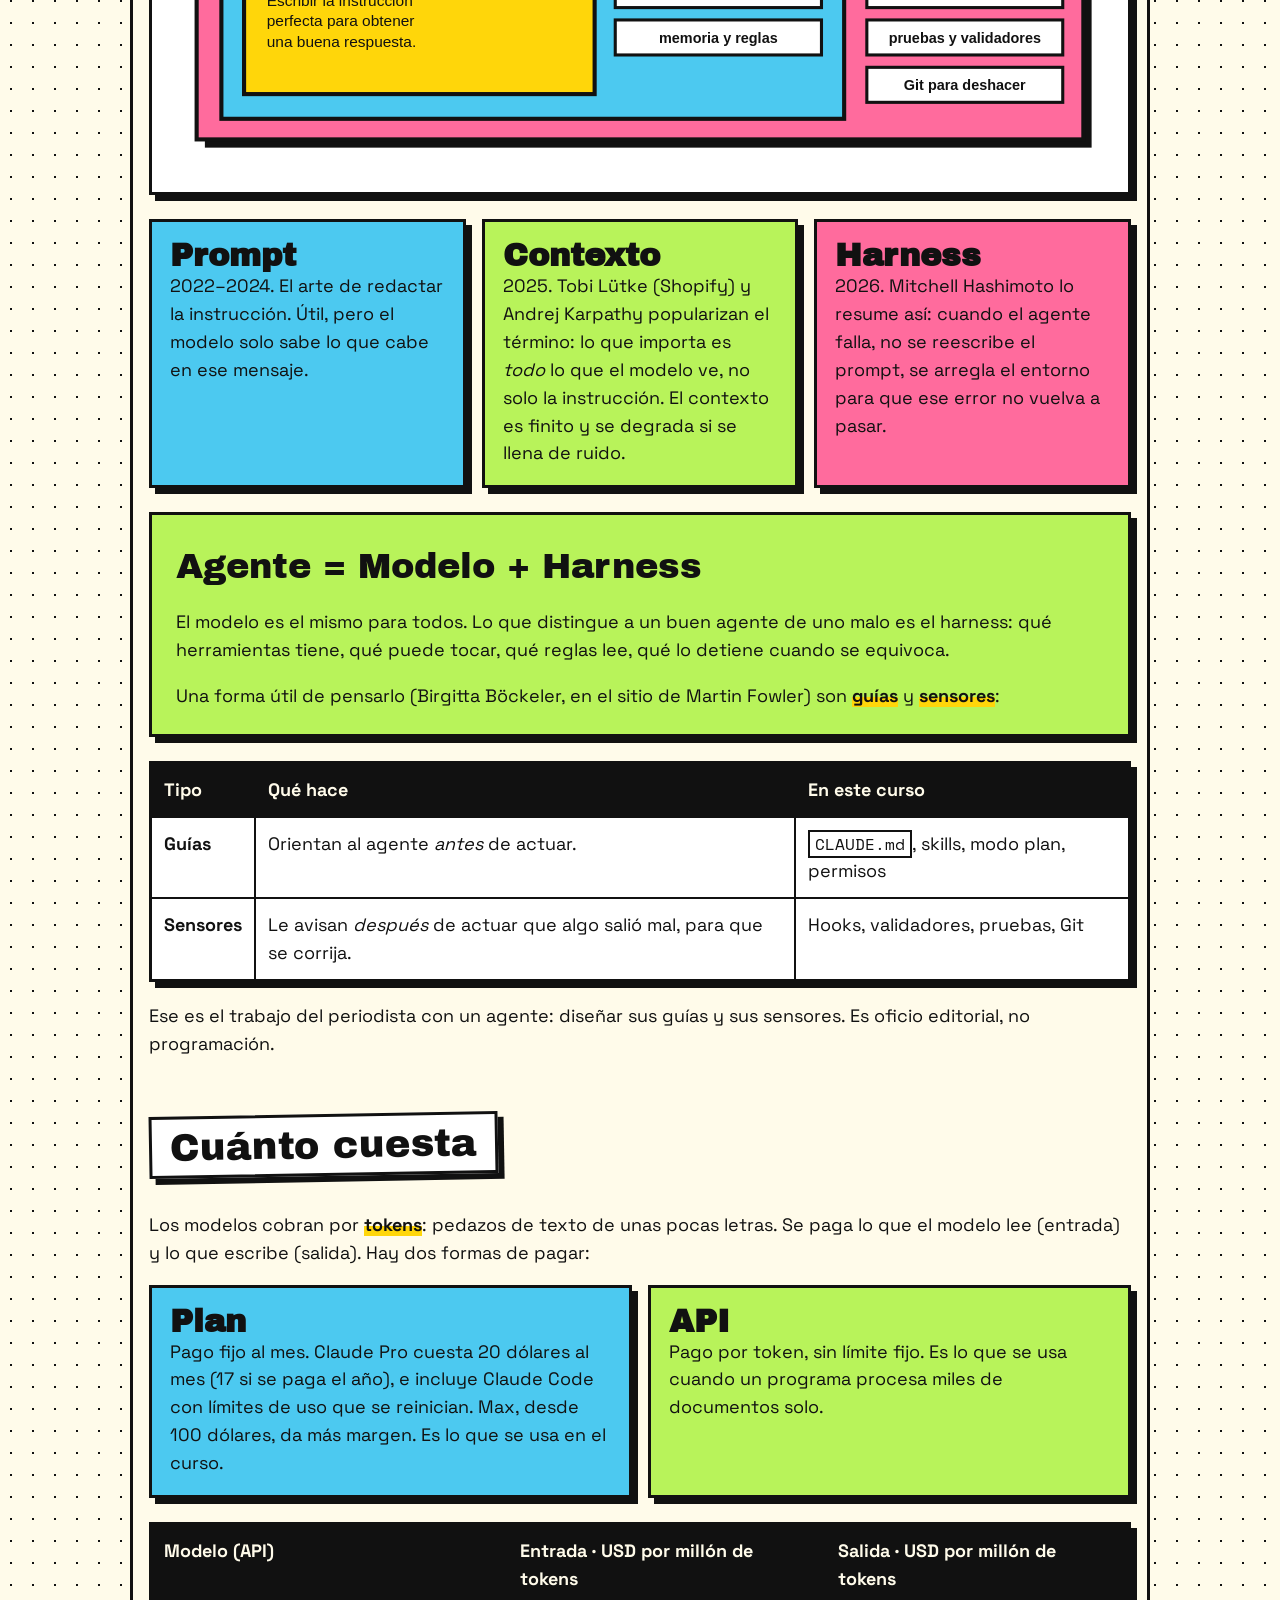
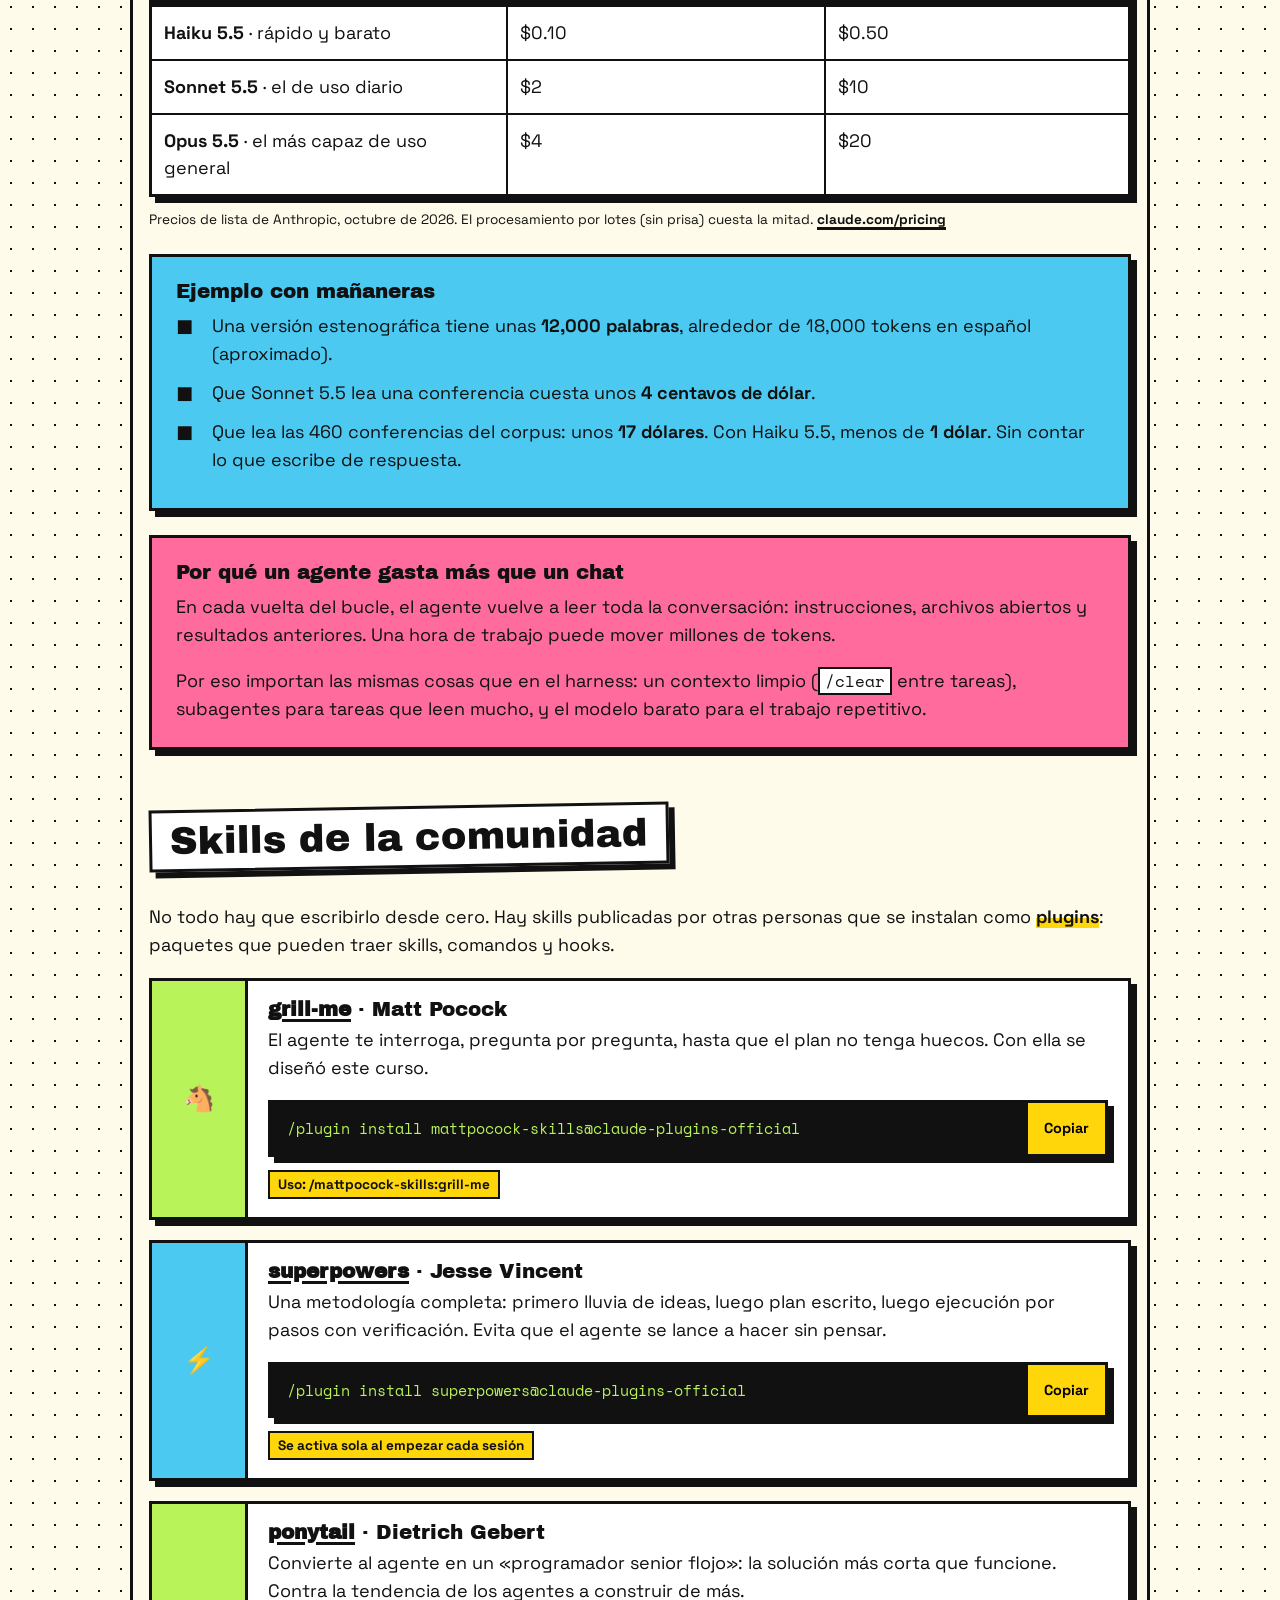
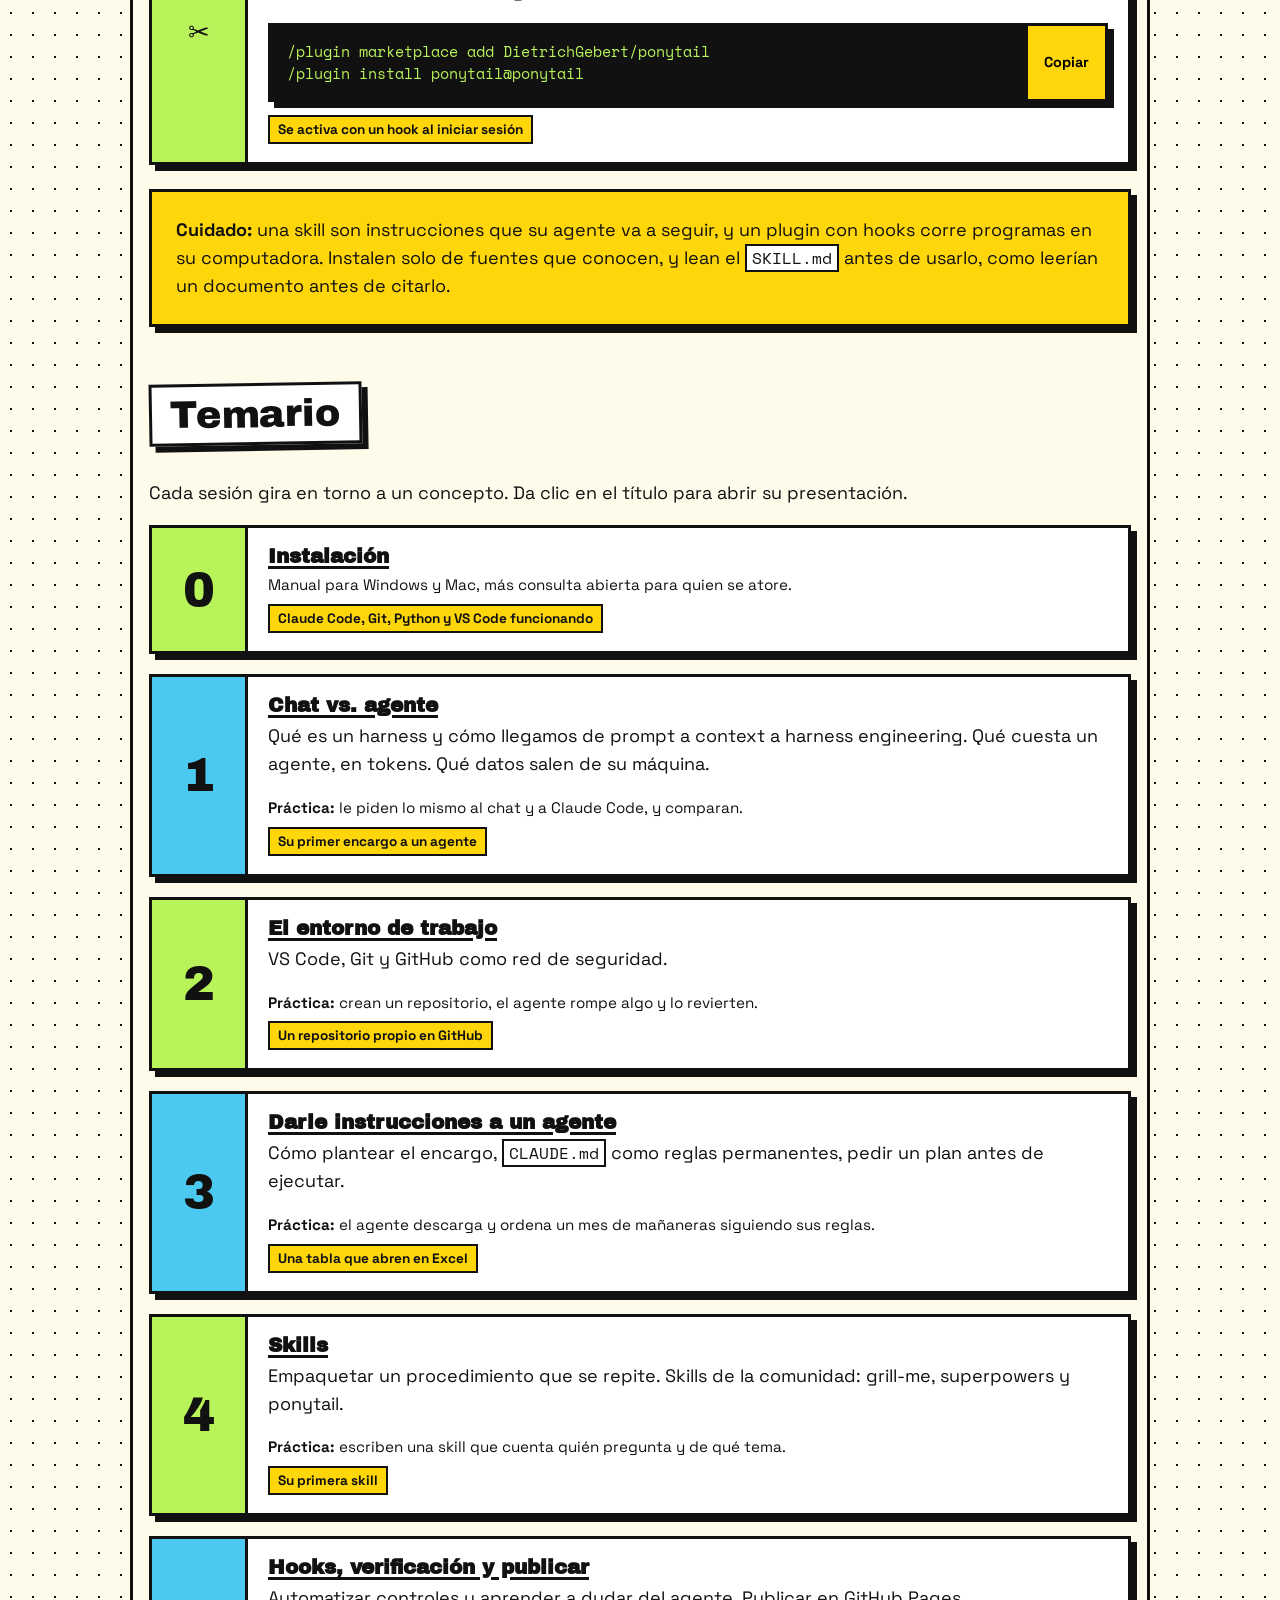
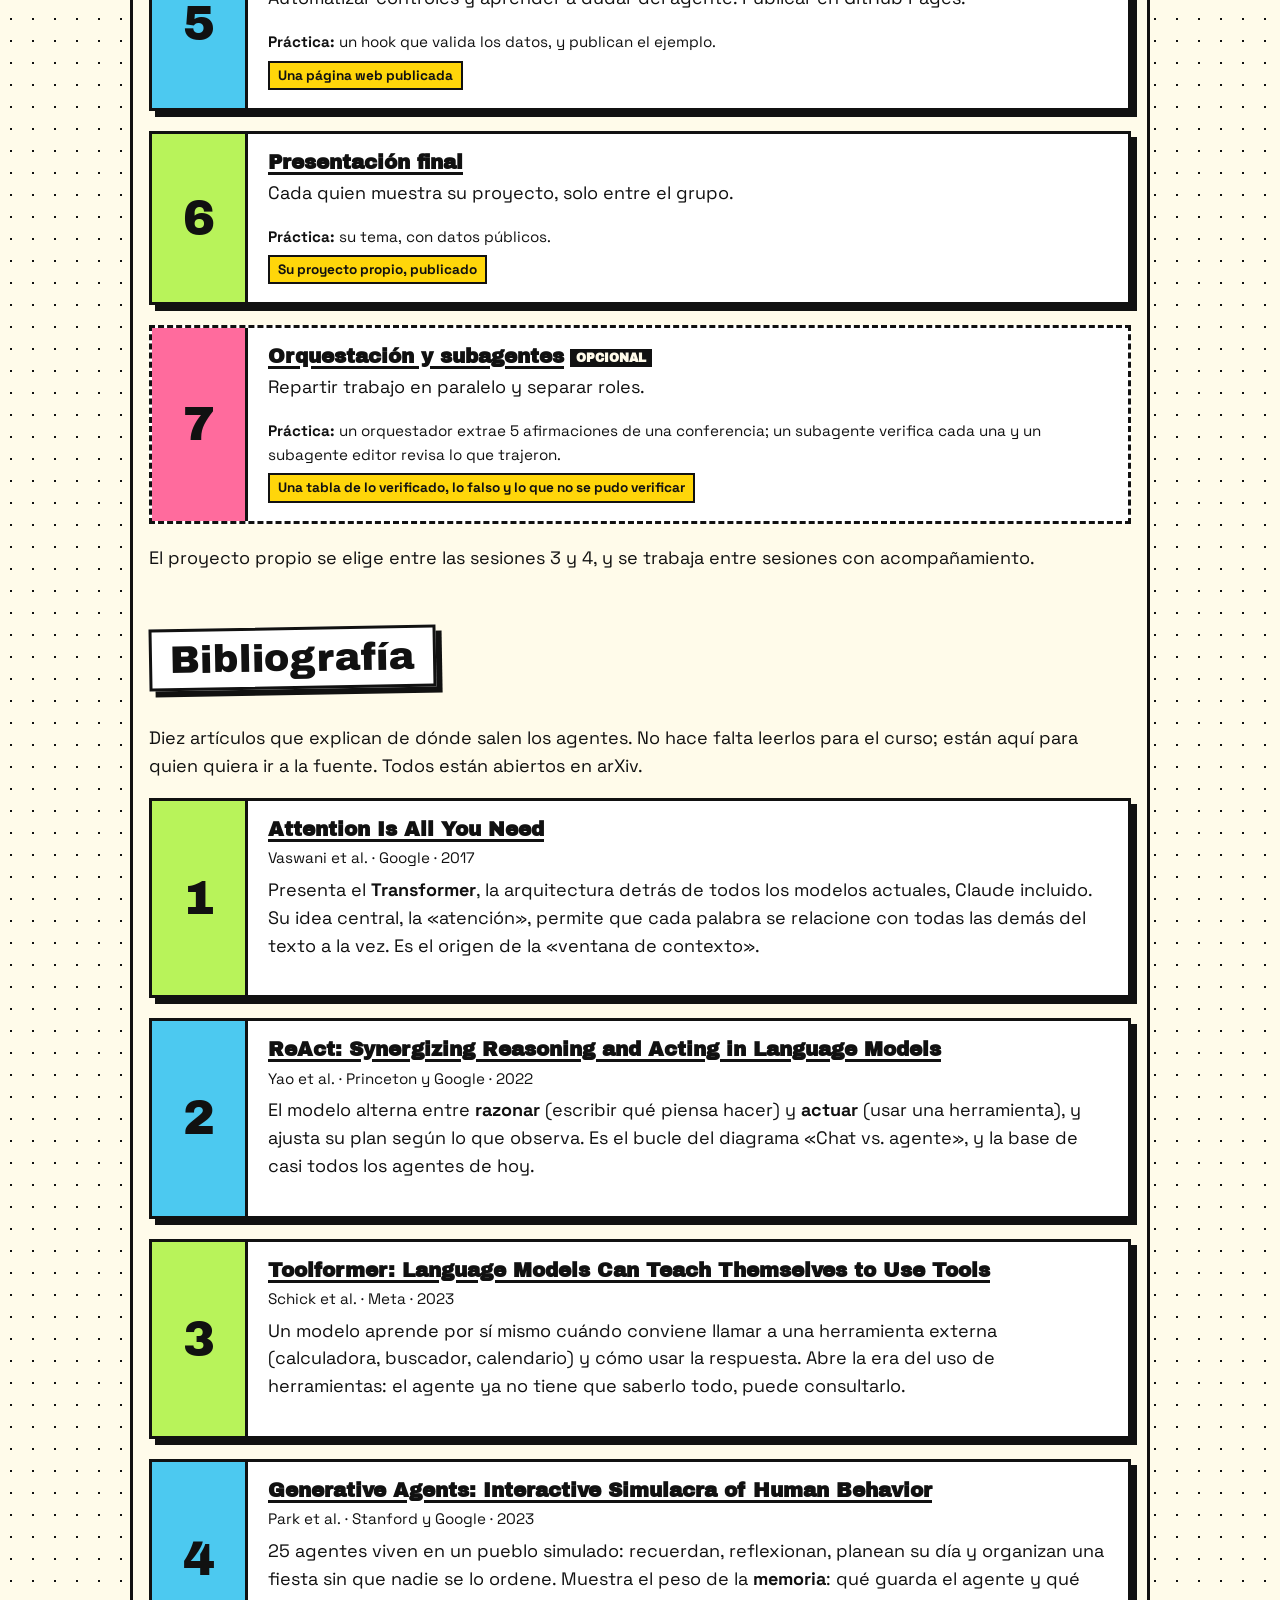
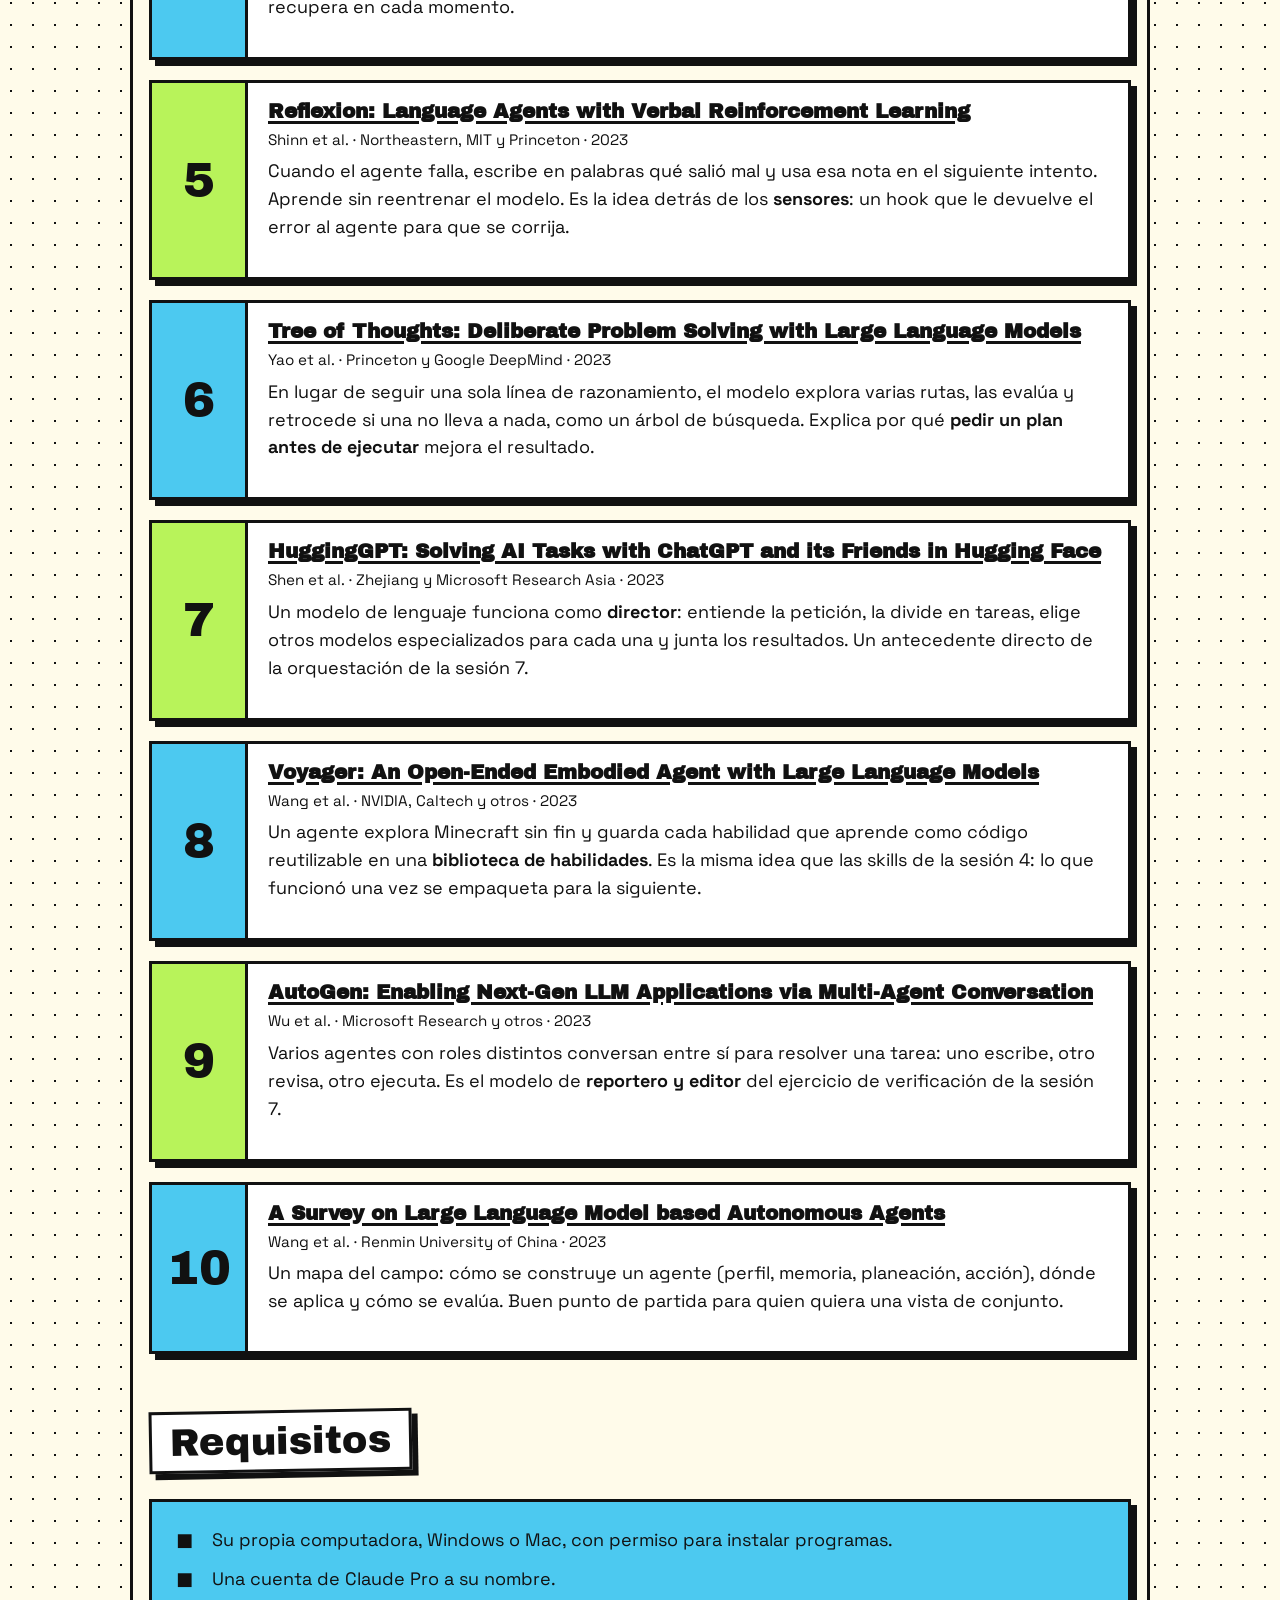
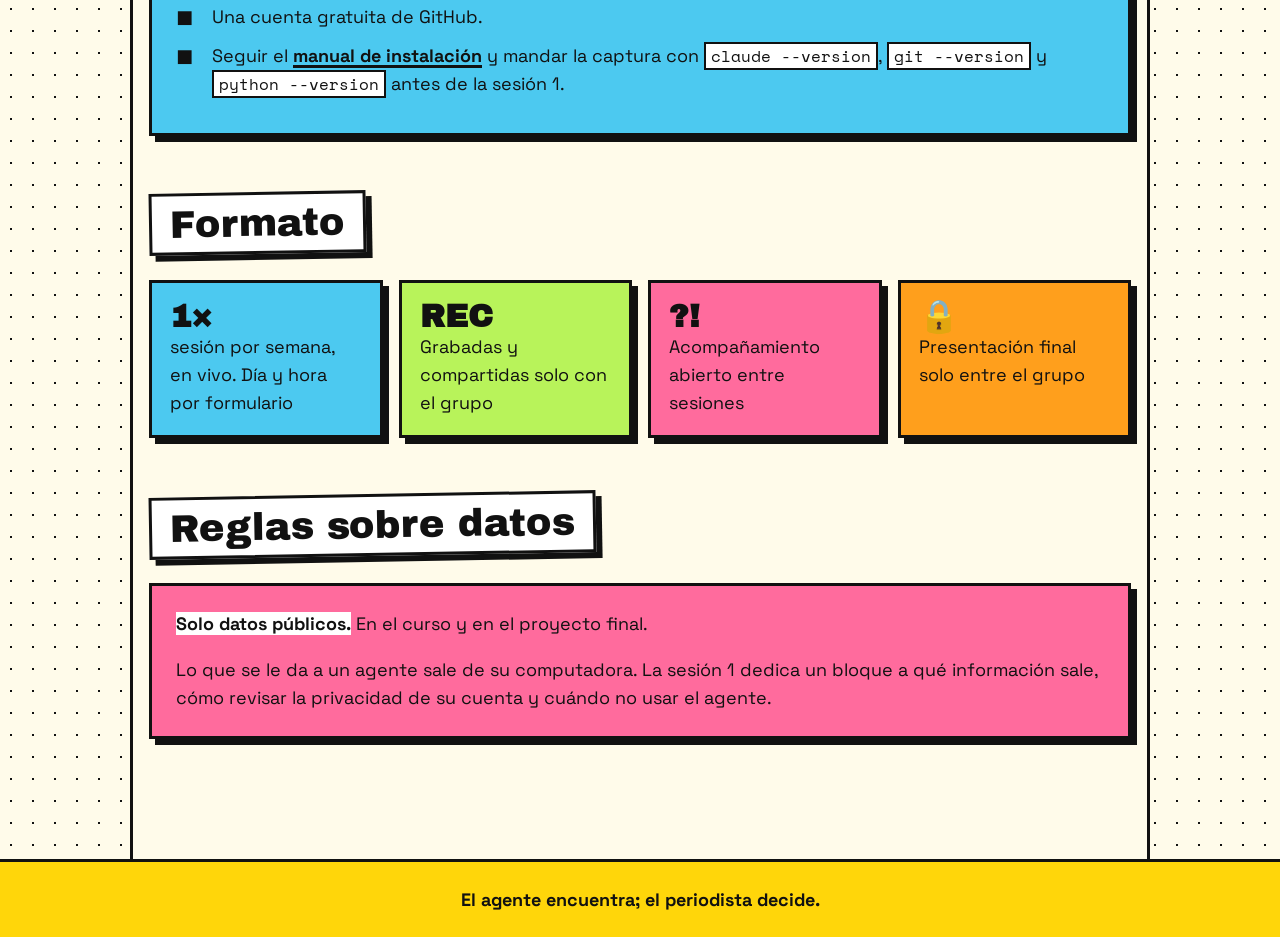
==== commit c13977f1: "Agrega bibliografía con diez artículos sobre agentes Co-Authored-By: Claude Opus 5.5 <noreply@anthro" ====
--- a/docs/index.html
+++ b/docs/index.html
@@ -19,6 +19,7 @@
     <a class="btn" href="#evolucion">Conceptos</a>
     <a class="btn" href="#costos">Costos</a>
     <a class="btn" href="#temario">Presentaciones</a>
+    <a class="btn" href="#bibliografia">Bibliografía</a>
   </nav>
 </header>
 
@@ -200,6 +201,63 @@
     <p style="margin-top:20px">El proyecto propio se elige entre las sesiones 3 y 4, y se trabaja entre sesiones con acompañamiento.</p>
   </section>
 
+  <section id="bibliografia">
+    <h2>Bibliografía</h2>
+    <p style="margin-top:16px">Diez artículos que explican de dónde salen los agentes. No hace falta leerlos para el curso; están aquí para quien quiera ir a la fuente. Todos están abiertos en arXiv.</p>
+    <div class="sesiones">
+      <article class="sesion"><div class="num">1</div><div class="cuerpo">
+        <h3><a href="https://arxiv.org/abs/1706.03762">Attention Is All You Need</a></h3>
+        <p class="practica">Vaswani et al. · Google · 2017</p>
+        <p>Presenta el <b>Transformer</b>, la arquitectura detrás de todos los modelos actuales, Claude incluido. Su idea central, la «atención», permite que cada palabra se relacione con todas las demás del texto a la vez. Es el origen de la «ventana de contexto».</p>
+      </div></article>
+      <article class="sesion"><div class="num">2</div><div class="cuerpo">
+        <h3><a href="https://arxiv.org/abs/2210.03629">ReAct: Synergizing Reasoning and Acting in Language Models</a></h3>
+        <p class="practica">Yao et al. · Princeton y Google · 2022</p>
+        <p>El modelo alterna entre <b>razonar</b> (escribir qué piensa hacer) y <b>actuar</b> (usar una herramienta), y ajusta su plan según lo que observa. Es el bucle del diagrama «Chat vs. agente», y la base de casi todos los agentes de hoy.</p>
+      </div></article>
+      <article class="sesion"><div class="num">3</div><div class="cuerpo">
+        <h3><a href="https://arxiv.org/abs/2302.04761">Toolformer: Language Models Can Teach Themselves to Use Tools</a></h3>
+        <p class="practica">Schick et al. · Meta · 2023</p>
+        <p>Un modelo aprende por sí mismo cuándo conviene llamar a una herramienta externa (calculadora, buscador, calendario) y cómo usar la respuesta. Abre la era del uso de herramientas: el agente ya no tiene que saberlo todo, puede consultarlo.</p>
+      </div></article>
+      <article class="sesion"><div class="num">4</div><div class="cuerpo">
+        <h3><a href="https://arxiv.org/abs/2304.03442">Generative Agents: Interactive Simulacra of Human Behavior</a></h3>
+        <p class="practica">Park et al. · Stanford y Google · 2023</p>
+        <p>25 agentes viven en un pueblo simulado: recuerdan, reflexionan, planean su día y organizan una fiesta sin que nadie se lo ordene. Muestra el peso de la <b>memoria</b>: qué guarda el agente y qué recupera en cada momento.</p>
+      </div></article>
+      <article class="sesion"><div class="num">5</div><div class="cuerpo">
+        <h3><a href="https://arxiv.org/abs/2303.11366">Reflexion: Language Agents with Verbal Reinforcement Learning</a></h3>
+        <p class="practica">Shinn et al. · Northeastern, MIT y Princeton · 2023</p>
+        <p>Cuando el agente falla, escribe en palabras qué salió mal y usa esa nota en el siguiente intento. Aprende sin reentrenar el modelo. Es la idea detrás de los <b>sensores</b>: un hook que le devuelve el error al agente para que se corrija.</p>
+      </div></article>
+      <article class="sesion"><div class="num">6</div><div class="cuerpo">
+        <h3><a href="https://arxiv.org/abs/2305.10601">Tree of Thoughts: Deliberate Problem Solving with Large Language Models</a></h3>
+        <p class="practica">Yao et al. · Princeton y Google DeepMind · 2023</p>
+        <p>En lugar de seguir una sola línea de razonamiento, el modelo explora varias rutas, las evalúa y retrocede si una no lleva a nada, como un árbol de búsqueda. Explica por qué <b>pedir un plan antes de ejecutar</b> mejora el resultado.</p>
+      </div></article>
+      <article class="sesion"><div class="num">7</div><div class="cuerpo">
+        <h3><a href="https://arxiv.org/abs/2303.17580">HuggingGPT: Solving AI Tasks with ChatGPT and its Friends in Hugging Face</a></h3>
+        <p class="practica">Shen et al. · Zhejiang y Microsoft Research Asia · 2023</p>
+        <p>Un modelo de lenguaje funciona como <b>director</b>: entiende la petición, la divide en tareas, elige otros modelos especializados para cada una y junta los resultados. Un antecedente directo de la orquestación de la sesión 7.</p>
+      </div></article>
+      <article class="sesion"><div class="num">8</div><div class="cuerpo">
+        <h3><a href="https://arxiv.org/abs/2305.16291">Voyager: An Open-Ended Embodied Agent with Large Language Models</a></h3>
+        <p class="practica">Wang et al. · NVIDIA, Caltech y otros · 2023</p>
+        <p>Un agente explora Minecraft sin fin y guarda cada habilidad que aprende como código reutilizable en una <b>biblioteca de habilidades</b>. Es la misma idea que las skills de la sesión 4: lo que funcionó una vez se empaqueta para la siguiente.</p>
+      </div></article>
+      <article class="sesion"><div class="num">9</div><div class="cuerpo">
+        <h3><a href="https://arxiv.org/abs/2308.08155">AutoGen: Enabling Next-Gen LLM Applications via Multi-Agent Conversation</a></h3>
+        <p class="practica">Wu et al. · Microsoft Research y otros · 2023</p>
+        <p>Varios agentes con roles distintos conversan entre sí para resolver una tarea: uno escribe, otro revisa, otro ejecuta. Es el modelo de <b>reportero y editor</b> del ejercicio de verificación de la sesión 7.</p>
+      </div></article>
+      <article class="sesion"><div class="num">10</div><div class="cuerpo">
+        <h3><a href="https://arxiv.org/abs/2308.11432">A Survey on Large Language Model based Autonomous Agents</a></h3>
+        <p class="practica">Wang et al. · Renmin University of China · 2023</p>
+        <p>Un mapa del campo: cómo se construye un agente (perfil, memoria, planeación, acción), dónde se aplica y cómo se evalúa. Buen punto de partida para quien quiera una vista de conjunto.</p>
+      </div></article>
+    </div>
+  </section>
+
   <section>
     <h2>Requisitos</h2>
     <div class="caja cian">
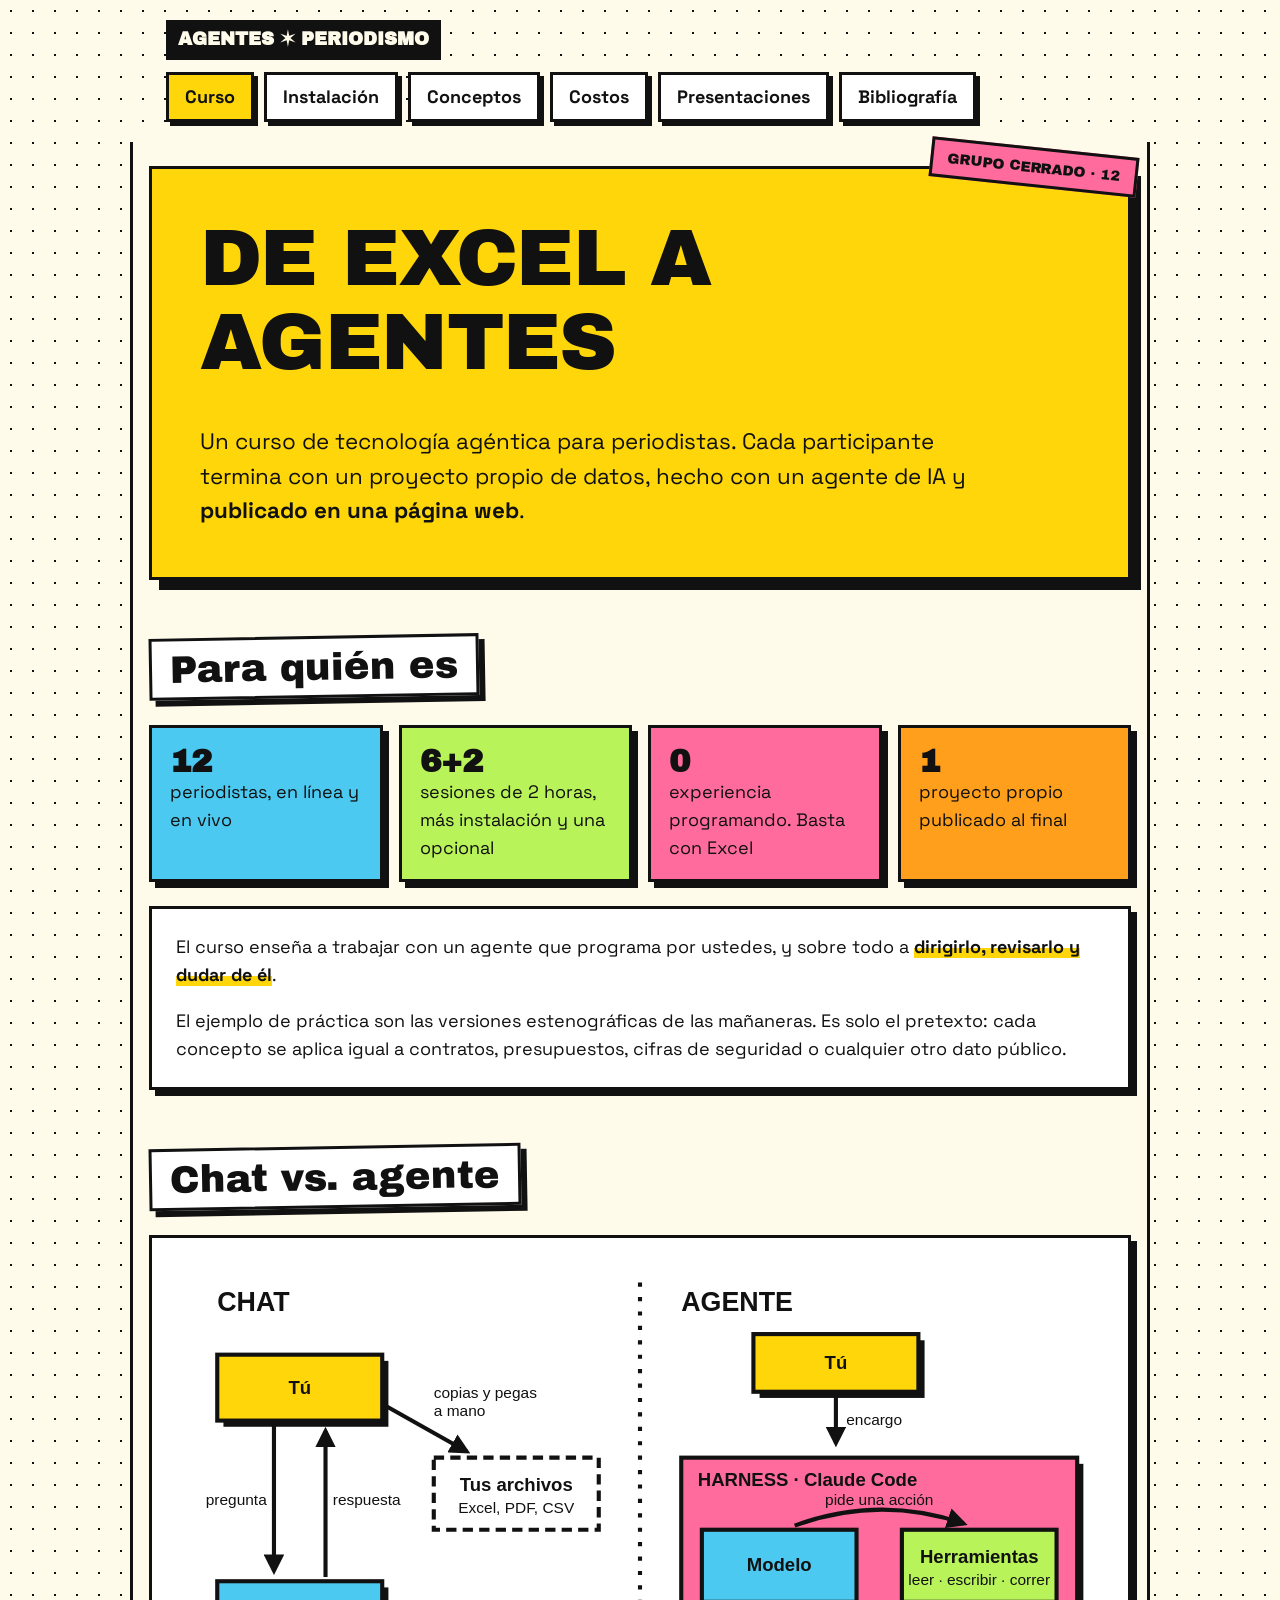
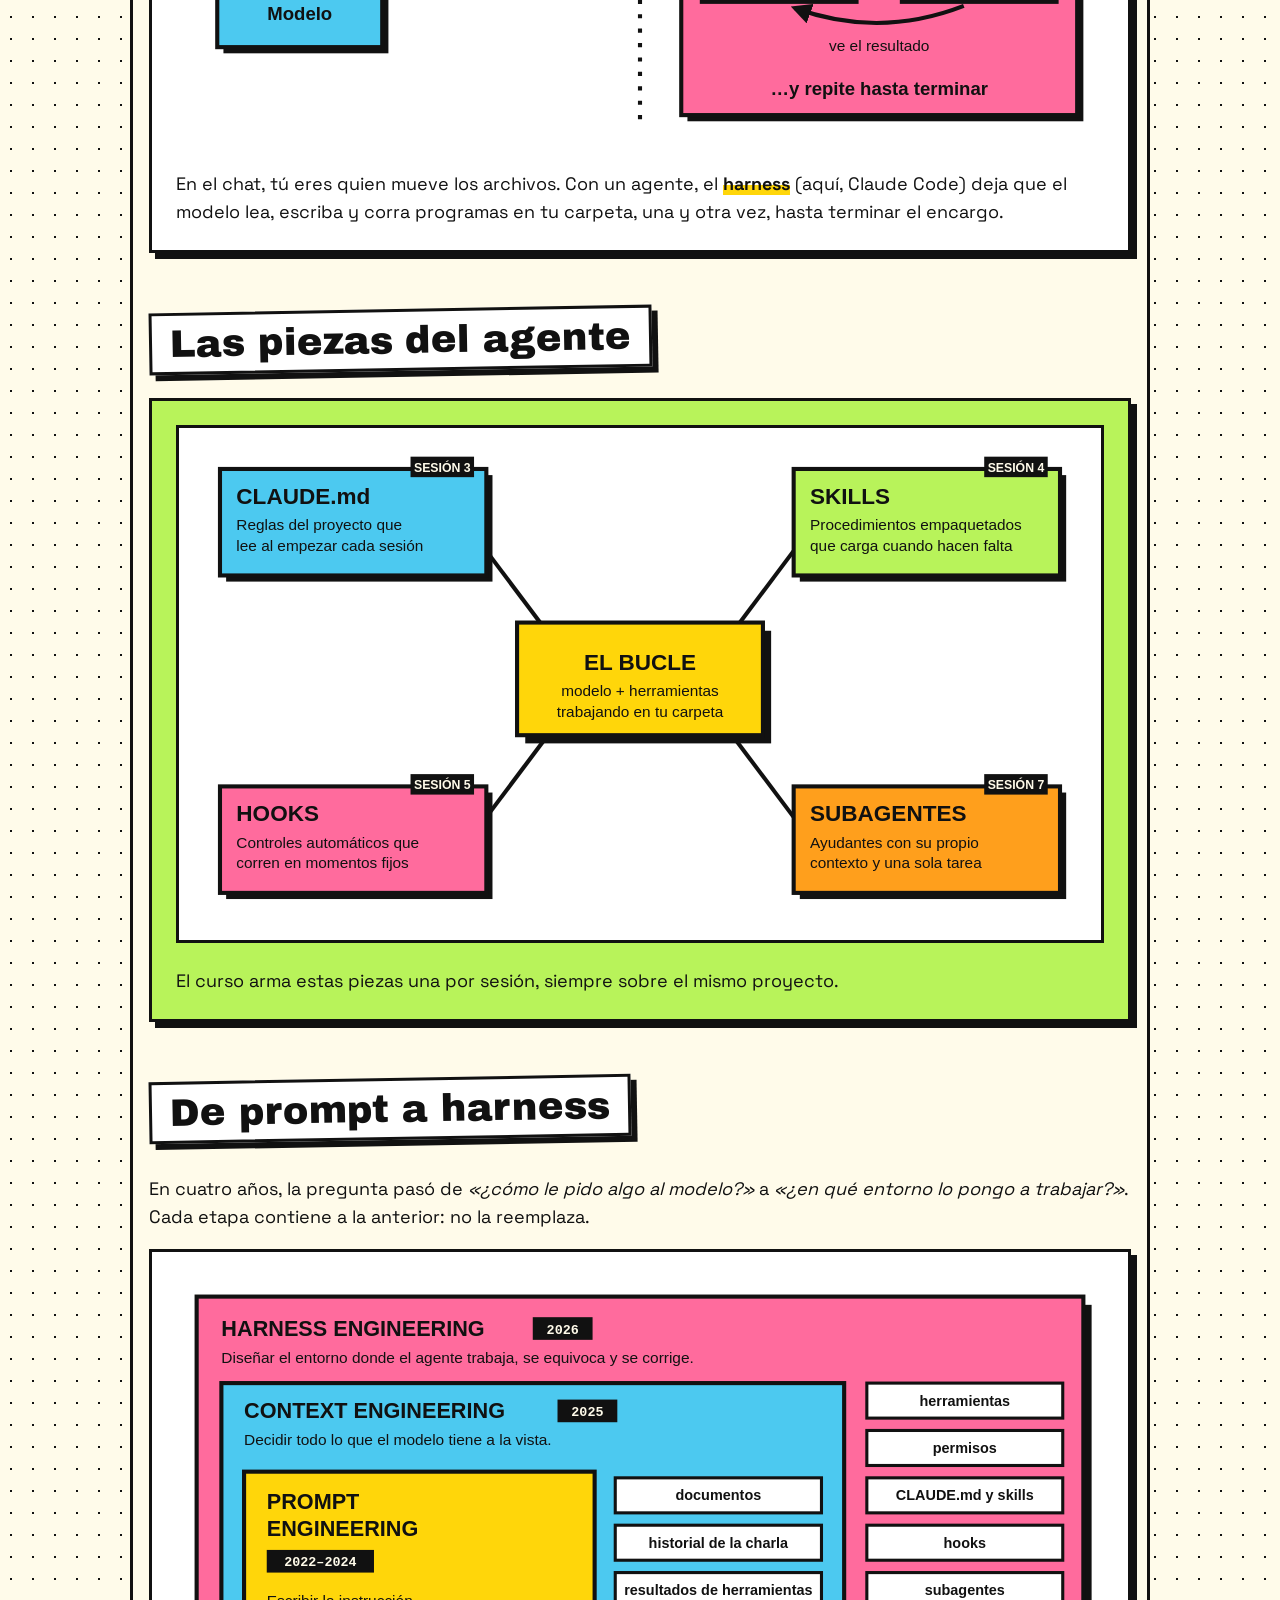
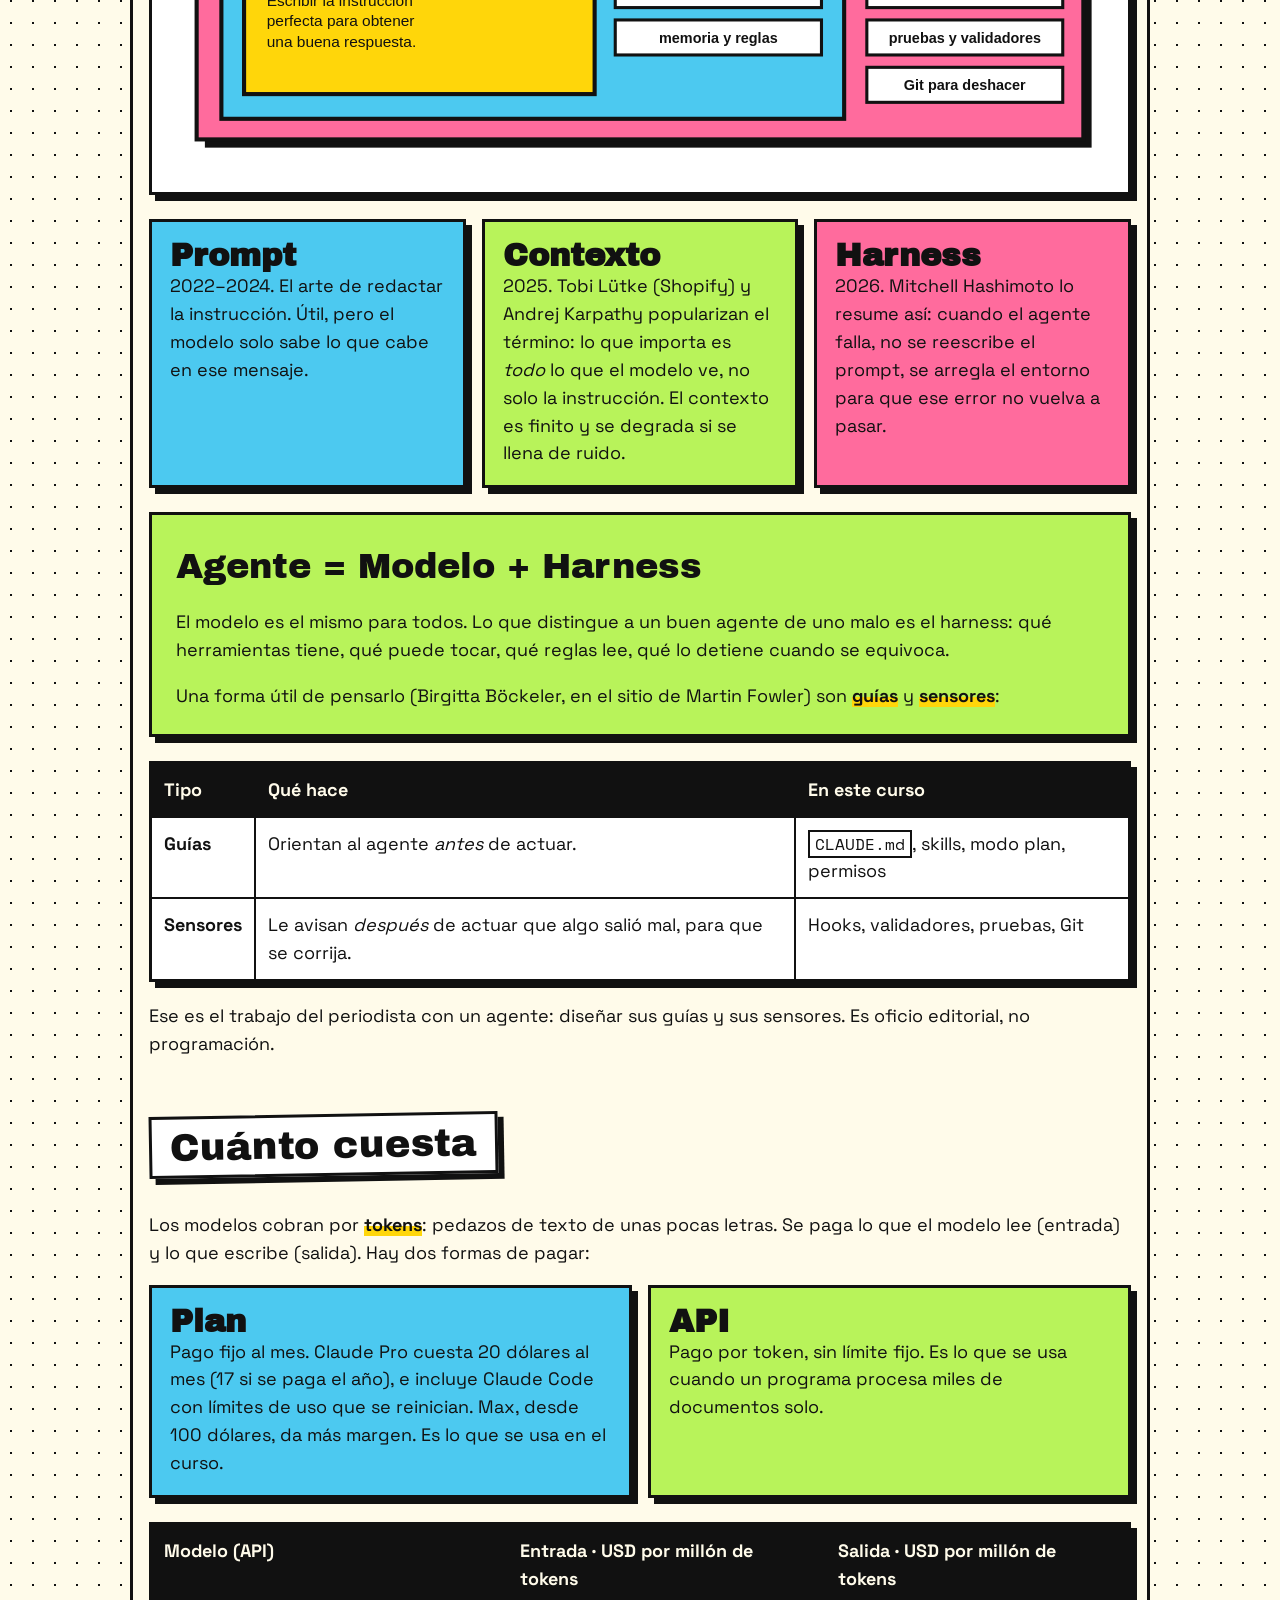
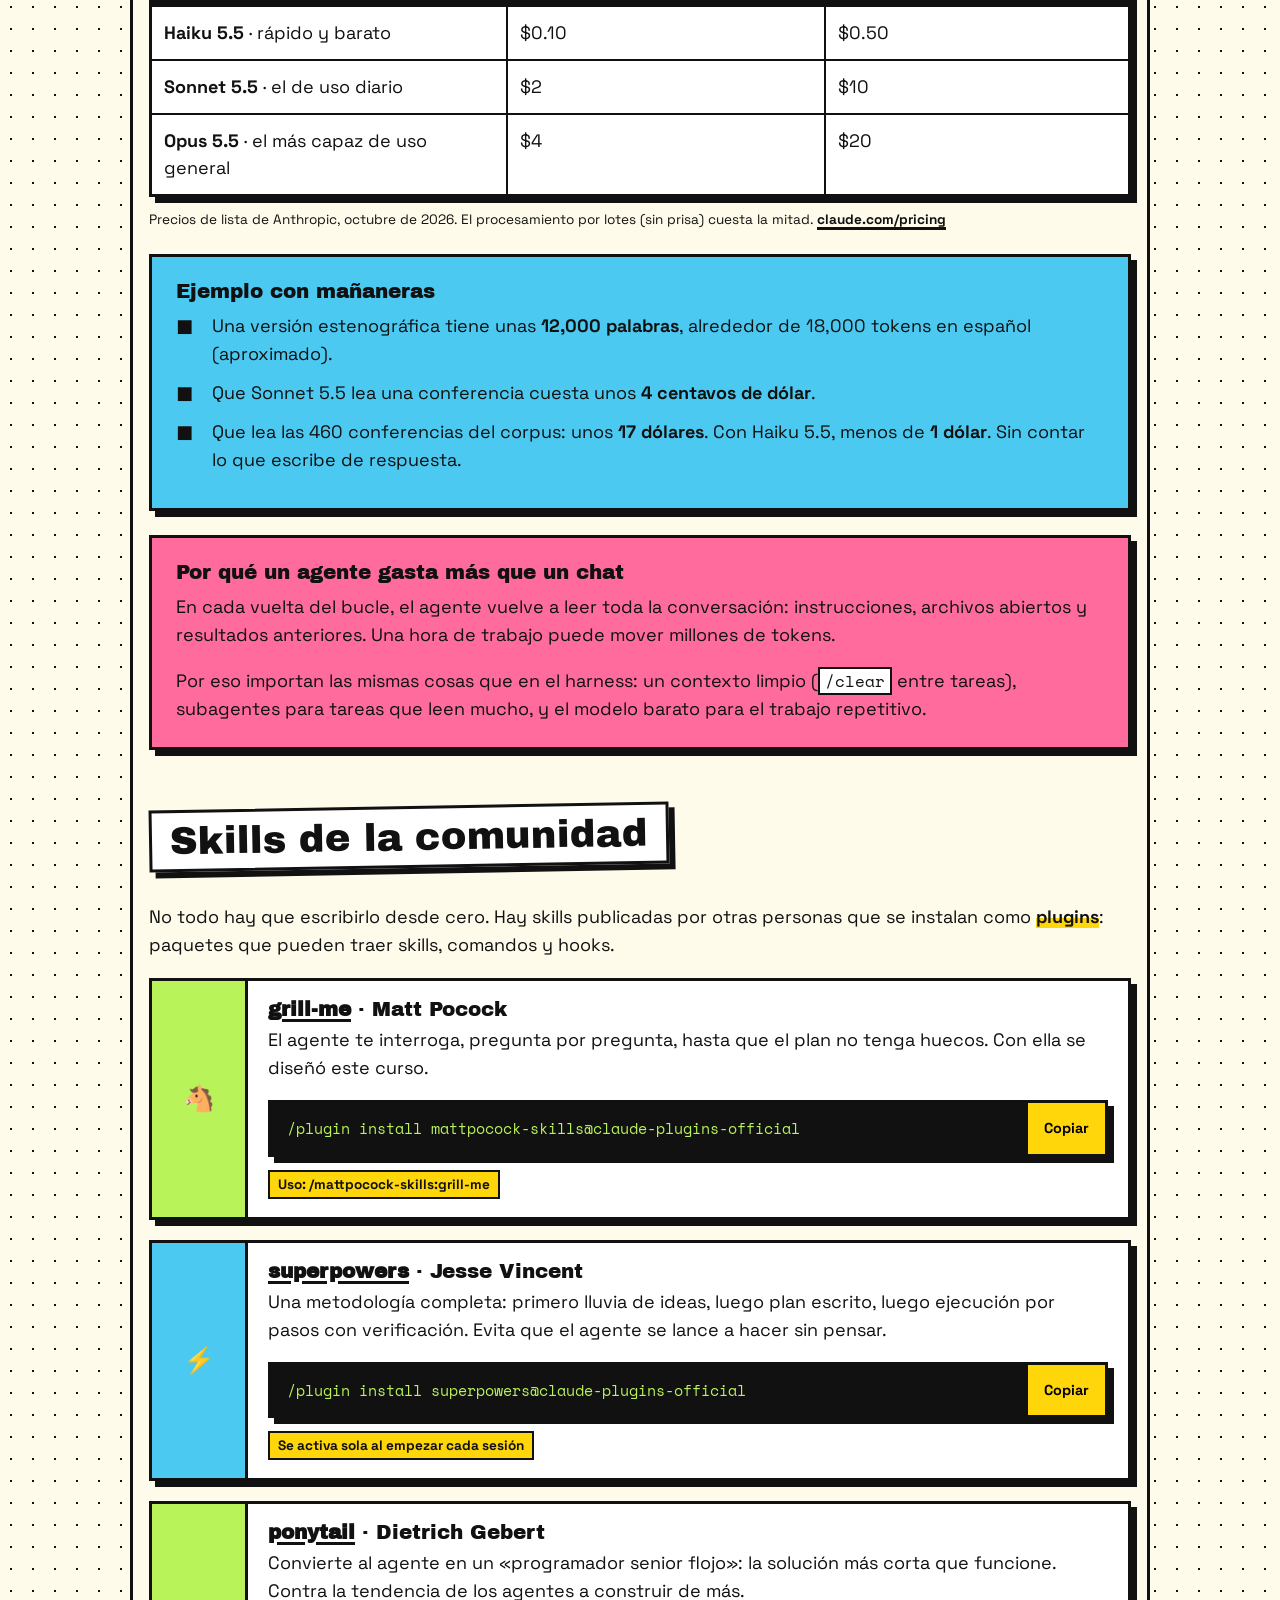
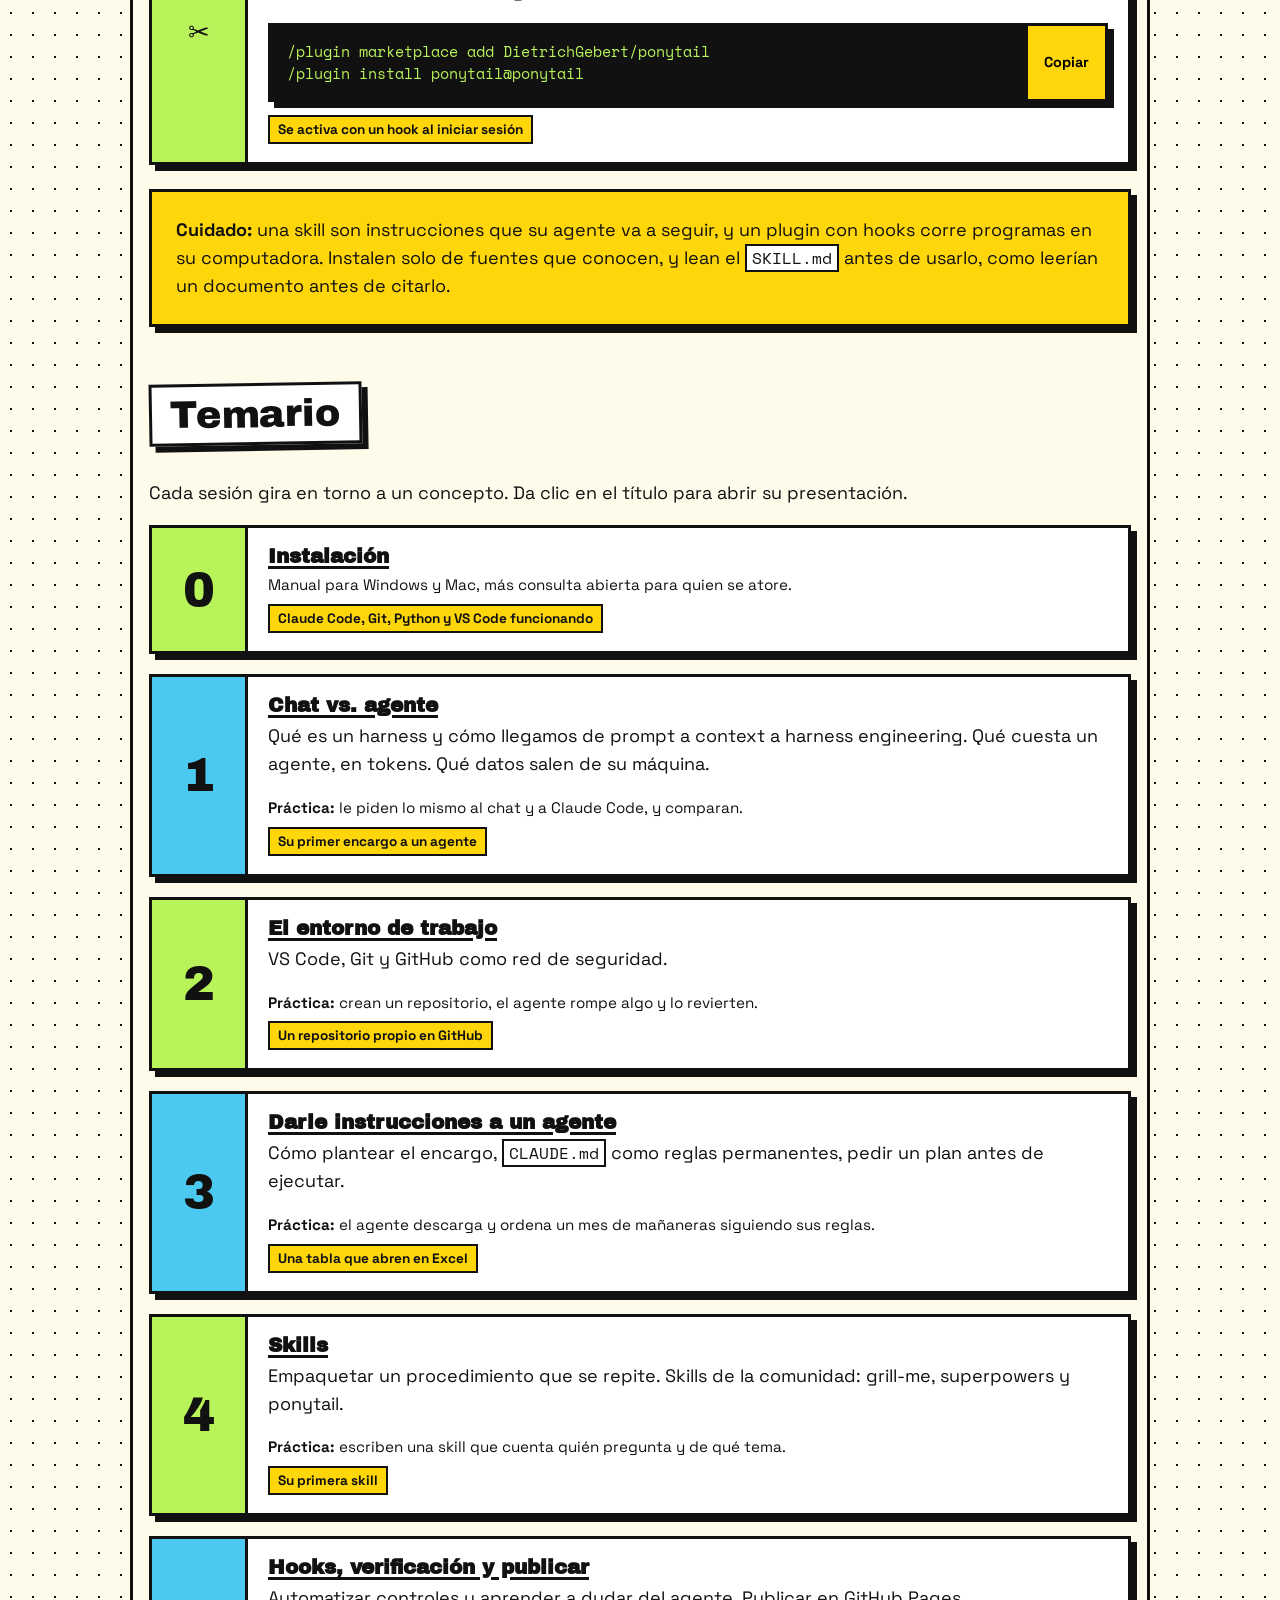
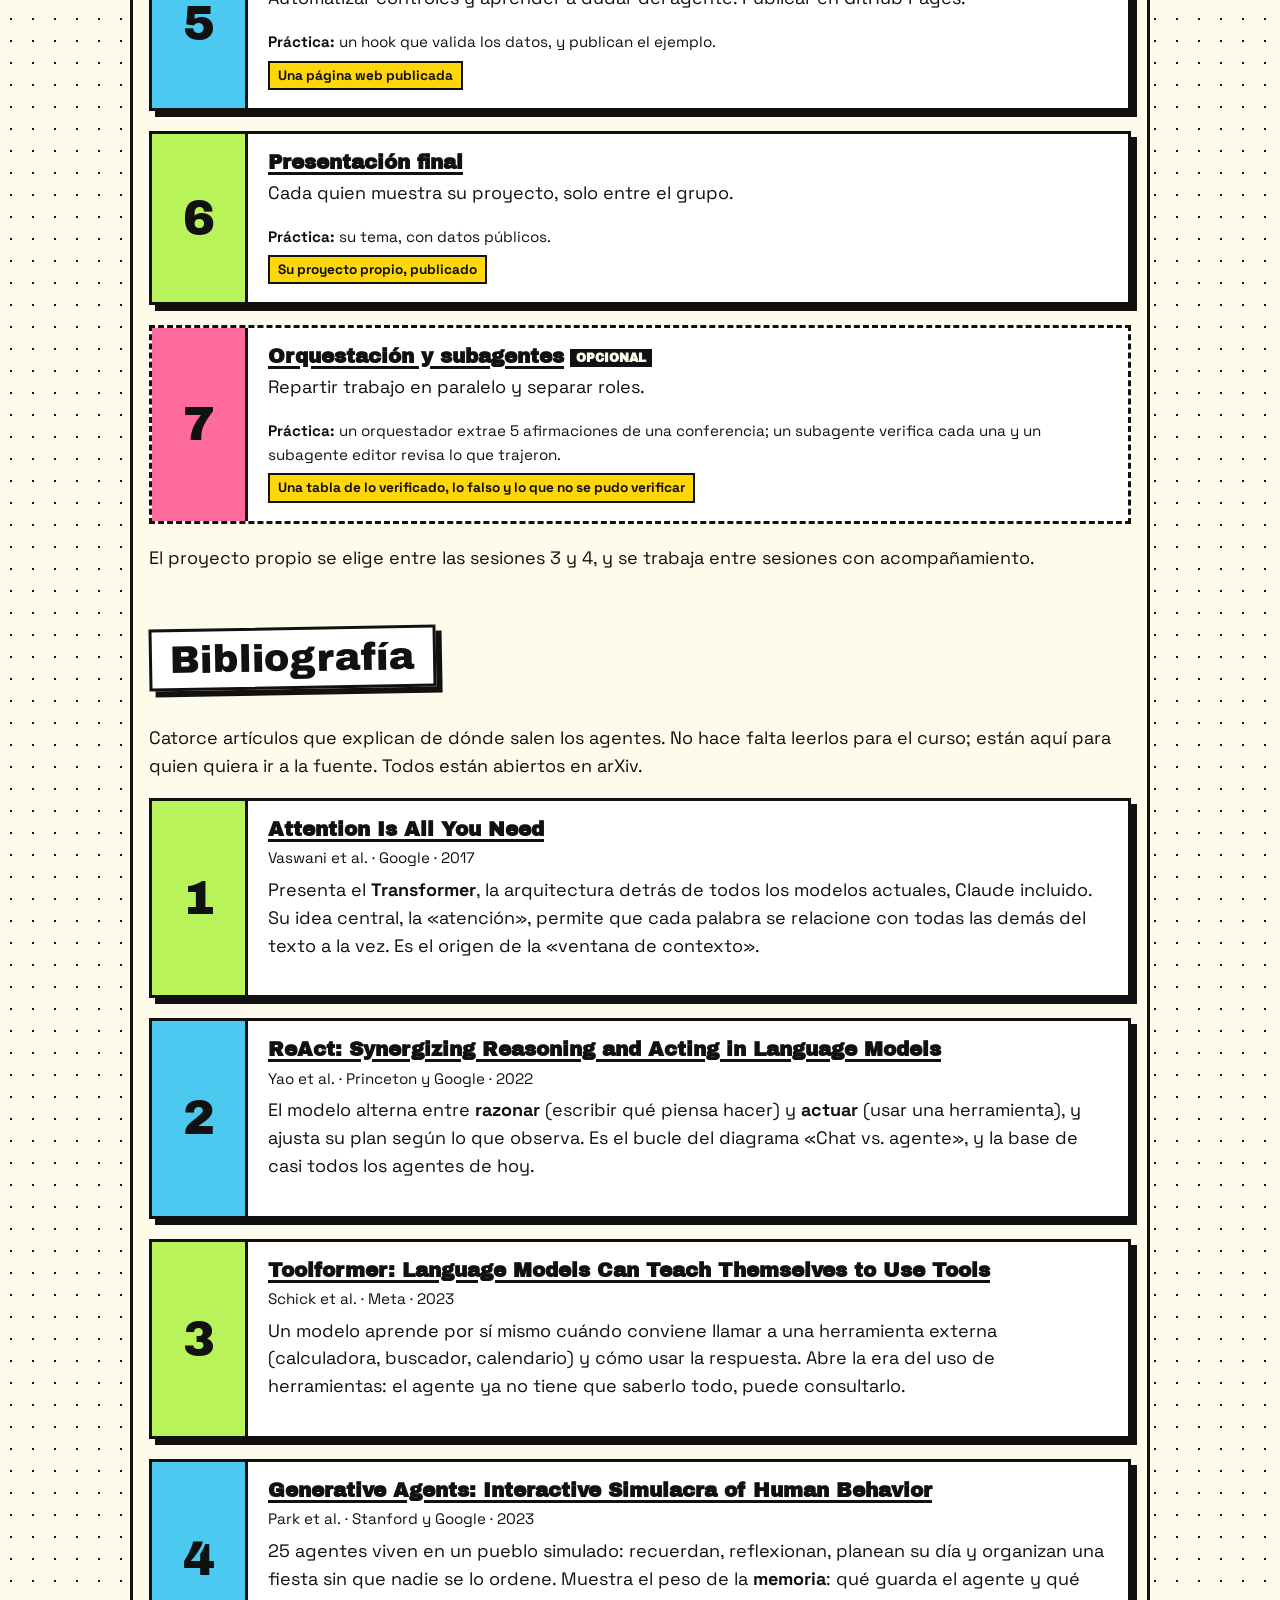
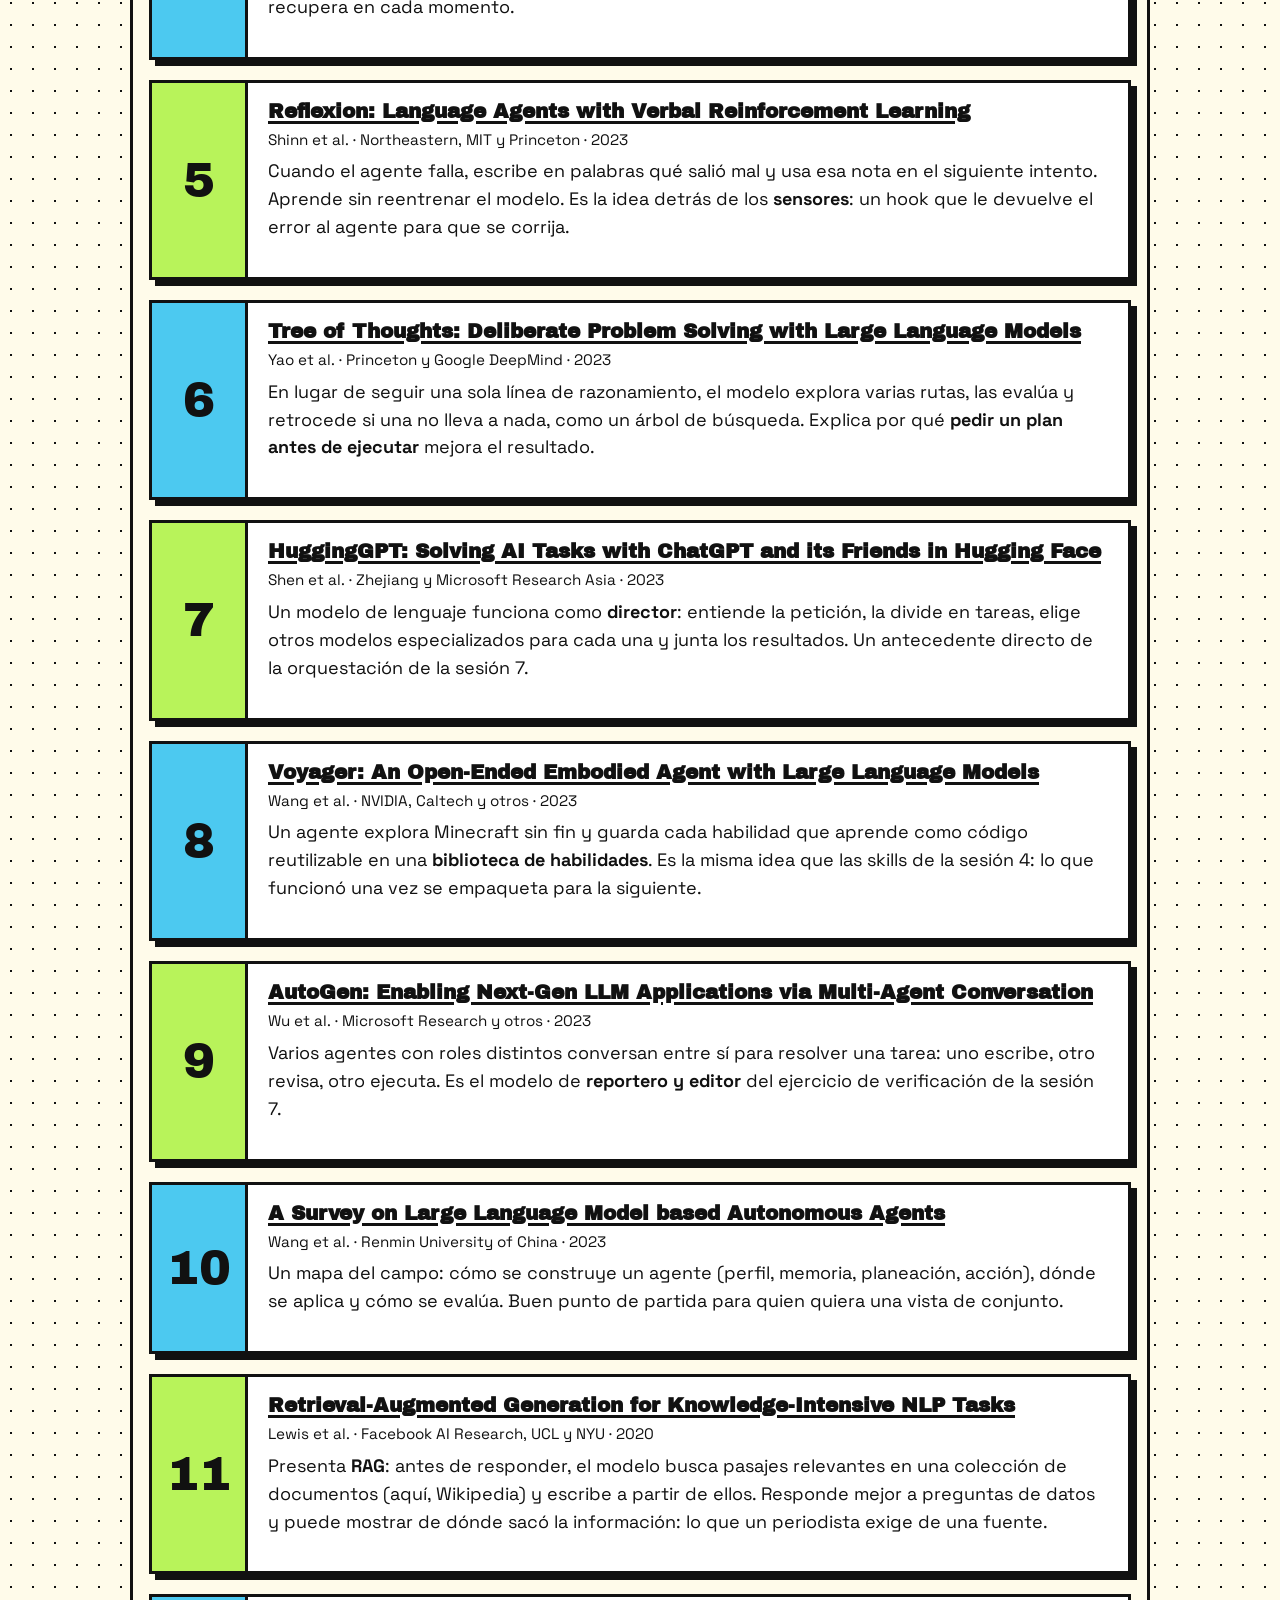
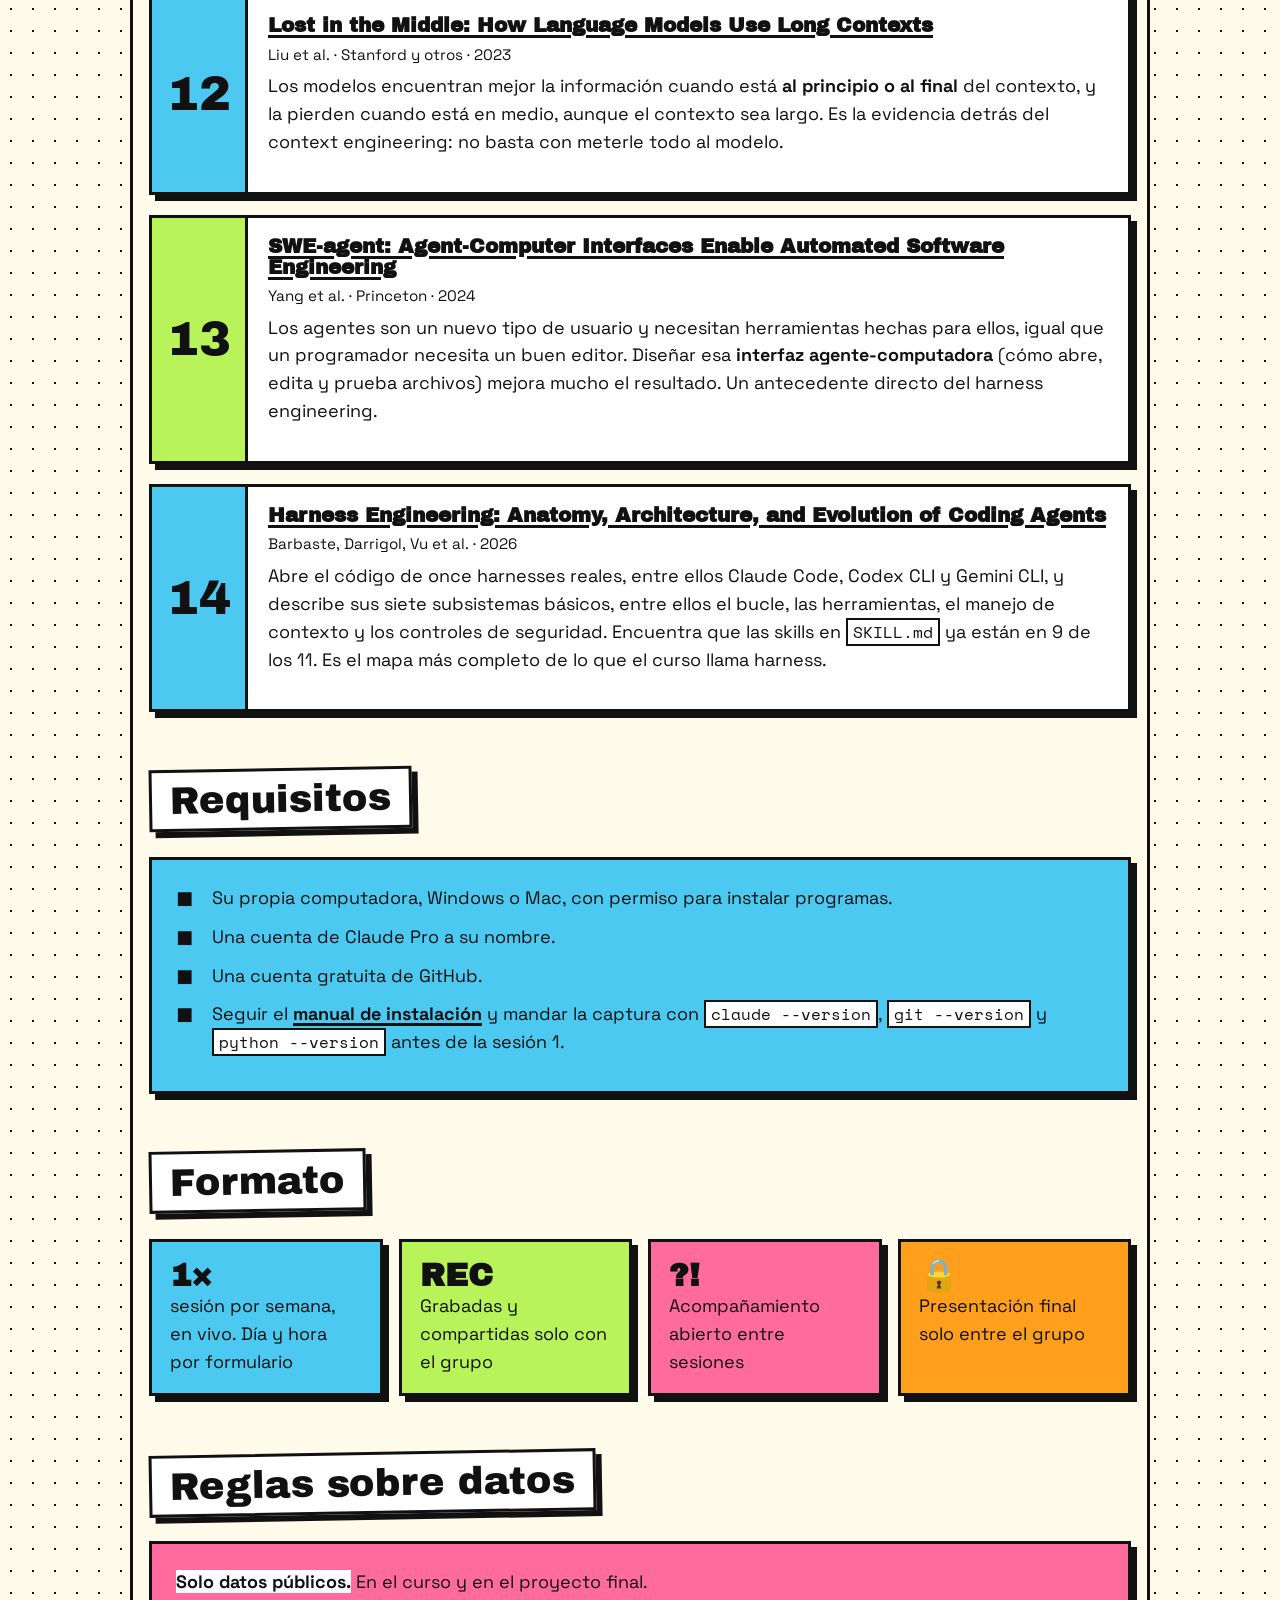
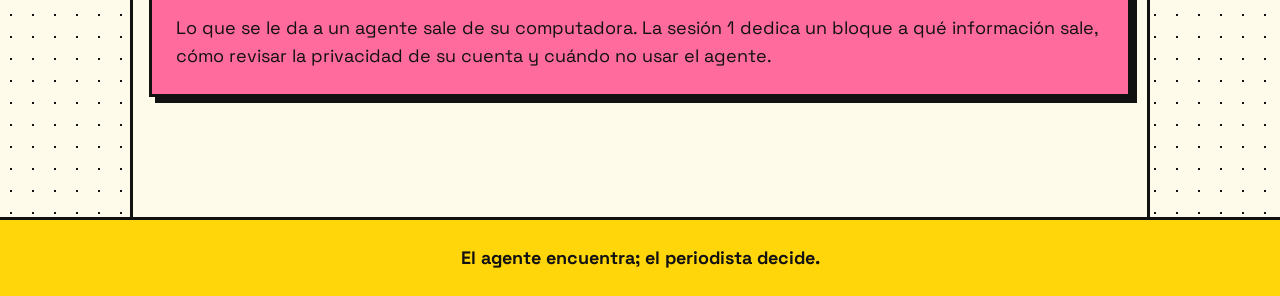
==== commit 55ad6aed: "Agrega cuatro artículos a la bibliografía RAG, Lost in the Middle, SWE-agent y Harness Engineering. " ====
--- a/docs/index.html
+++ b/docs/index.html
@@ -203,7 +203,7 @@
 
   <section id="bibliografia">
     <h2>Bibliografía</h2>
-    <p style="margin-top:16px">Diez artículos que explican de dónde salen los agentes. No hace falta leerlos para el curso; están aquí para quien quiera ir a la fuente. Todos están abiertos en arXiv.</p>
+    <p style="margin-top:16px">Catorce artículos que explican de dónde salen los agentes. No hace falta leerlos para el curso; están aquí para quien quiera ir a la fuente. Todos están abiertos en arXiv.</p>
     <div class="sesiones">
       <article class="sesion"><div class="num">1</div><div class="cuerpo">
         <h3><a href="https://arxiv.org/abs/1706.03762">Attention Is All You Need</a></h3>
@@ -254,6 +254,26 @@
         <h3><a href="https://arxiv.org/abs/2308.11432">A Survey on Large Language Model based Autonomous Agents</a></h3>
         <p class="practica">Wang et al. · Renmin University of China · 2023</p>
         <p>Un mapa del campo: cómo se construye un agente (perfil, memoria, planeación, acción), dónde se aplica y cómo se evalúa. Buen punto de partida para quien quiera una vista de conjunto.</p>
+      </div></article>
+      <article class="sesion"><div class="num">11</div><div class="cuerpo">
+        <h3><a href="https://arxiv.org/abs/2005.11401">Retrieval-Augmented Generation for Knowledge-Intensive NLP Tasks</a></h3>
+        <p class="practica">Lewis et al. · Facebook AI Research, UCL y NYU · 2020</p>
+        <p>Presenta <b>RAG</b>: antes de responder, el modelo busca pasajes relevantes en una colección de documentos (aquí, Wikipedia) y escribe a partir de ellos. Responde mejor a preguntas de datos y puede mostrar de dónde sacó la información: lo que un periodista exige de una fuente.</p>
+      </div></article>
+      <article class="sesion"><div class="num">12</div><div class="cuerpo">
+        <h3><a href="https://arxiv.org/abs/2307.03172">Lost in the Middle: How Language Models Use Long Contexts</a></h3>
+        <p class="practica">Liu et al. · Stanford y otros · 2023</p>
+        <p>Los modelos encuentran mejor la información cuando está <b>al principio o al final</b> del contexto, y la pierden cuando está en medio, aunque el contexto sea largo. Es la evidencia detrás del context engineering: no basta con meterle todo al modelo.</p>
+      </div></article>
+      <article class="sesion"><div class="num">13</div><div class="cuerpo">
+        <h3><a href="https://arxiv.org/abs/2405.15793">SWE-agent: Agent-Computer Interfaces Enable Automated Software Engineering</a></h3>
+        <p class="practica">Yang et al. · Princeton · 2024</p>
+        <p>Los agentes son un nuevo tipo de usuario y necesitan herramientas hechas para ellos, igual que un programador necesita un buen editor. Diseñar esa <b>interfaz agente-computadora</b> (cómo abre, edita y prueba archivos) mejora mucho el resultado. Un antecedente directo del harness engineering.</p>
+      </div></article>
+      <article class="sesion"><div class="num">14</div><div class="cuerpo">
+        <h3><a href="https://arxiv.org/abs/2609.00006">Harness Engineering: Anatomy, Architecture, and Evolution of Coding Agents</a></h3>
+        <p class="practica">Barbaste, Darrigol, Vu et al. · 2026</p>
+        <p>Abre el código de once harnesses reales, entre ellos Claude Code, Codex CLI y Gemini CLI, y describe sus siete subsistemas básicos, entre ellos el bucle, las herramientas, el manejo de contexto y los controles de seguridad. Encuentra que las skills en <code>SKILL.md</code> ya están en 9 de los 11. Es el mapa más completo de lo que el curso llama harness.</p>
       </div></article>
     </div>
   </section>
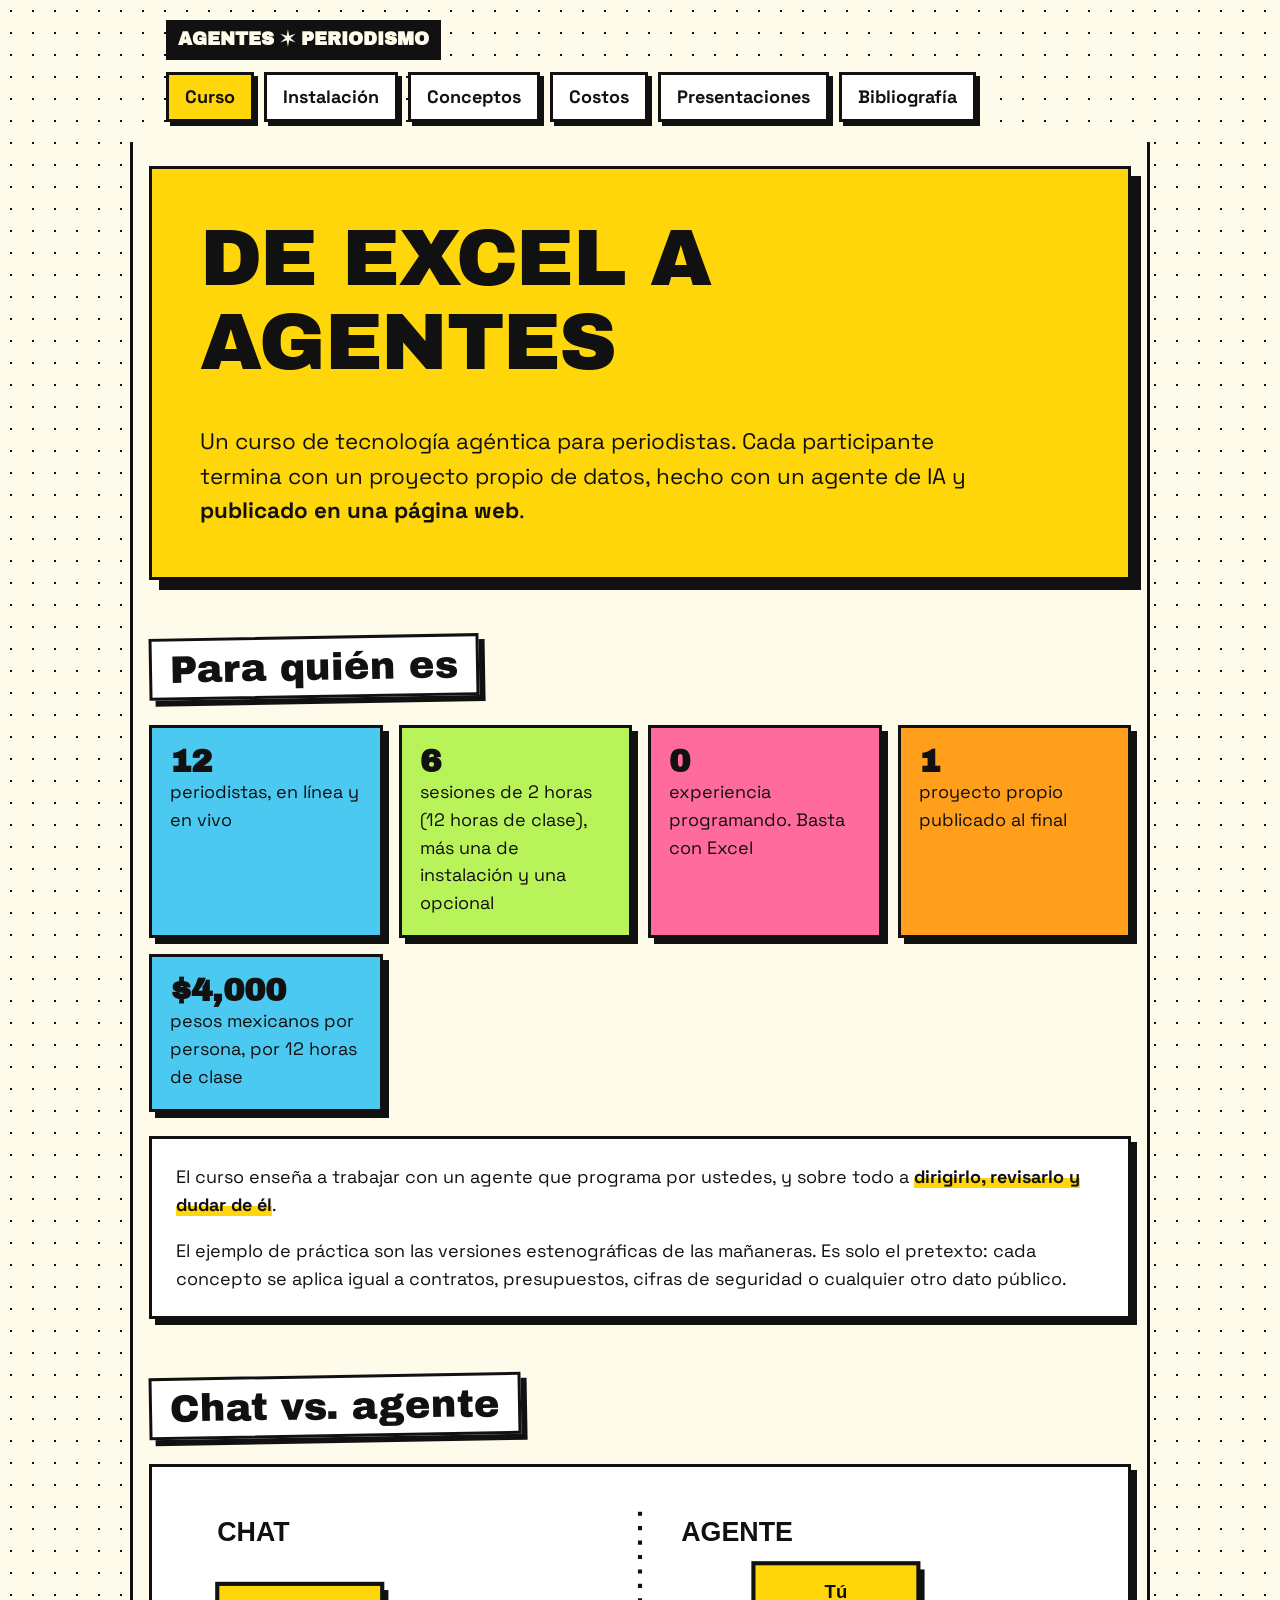
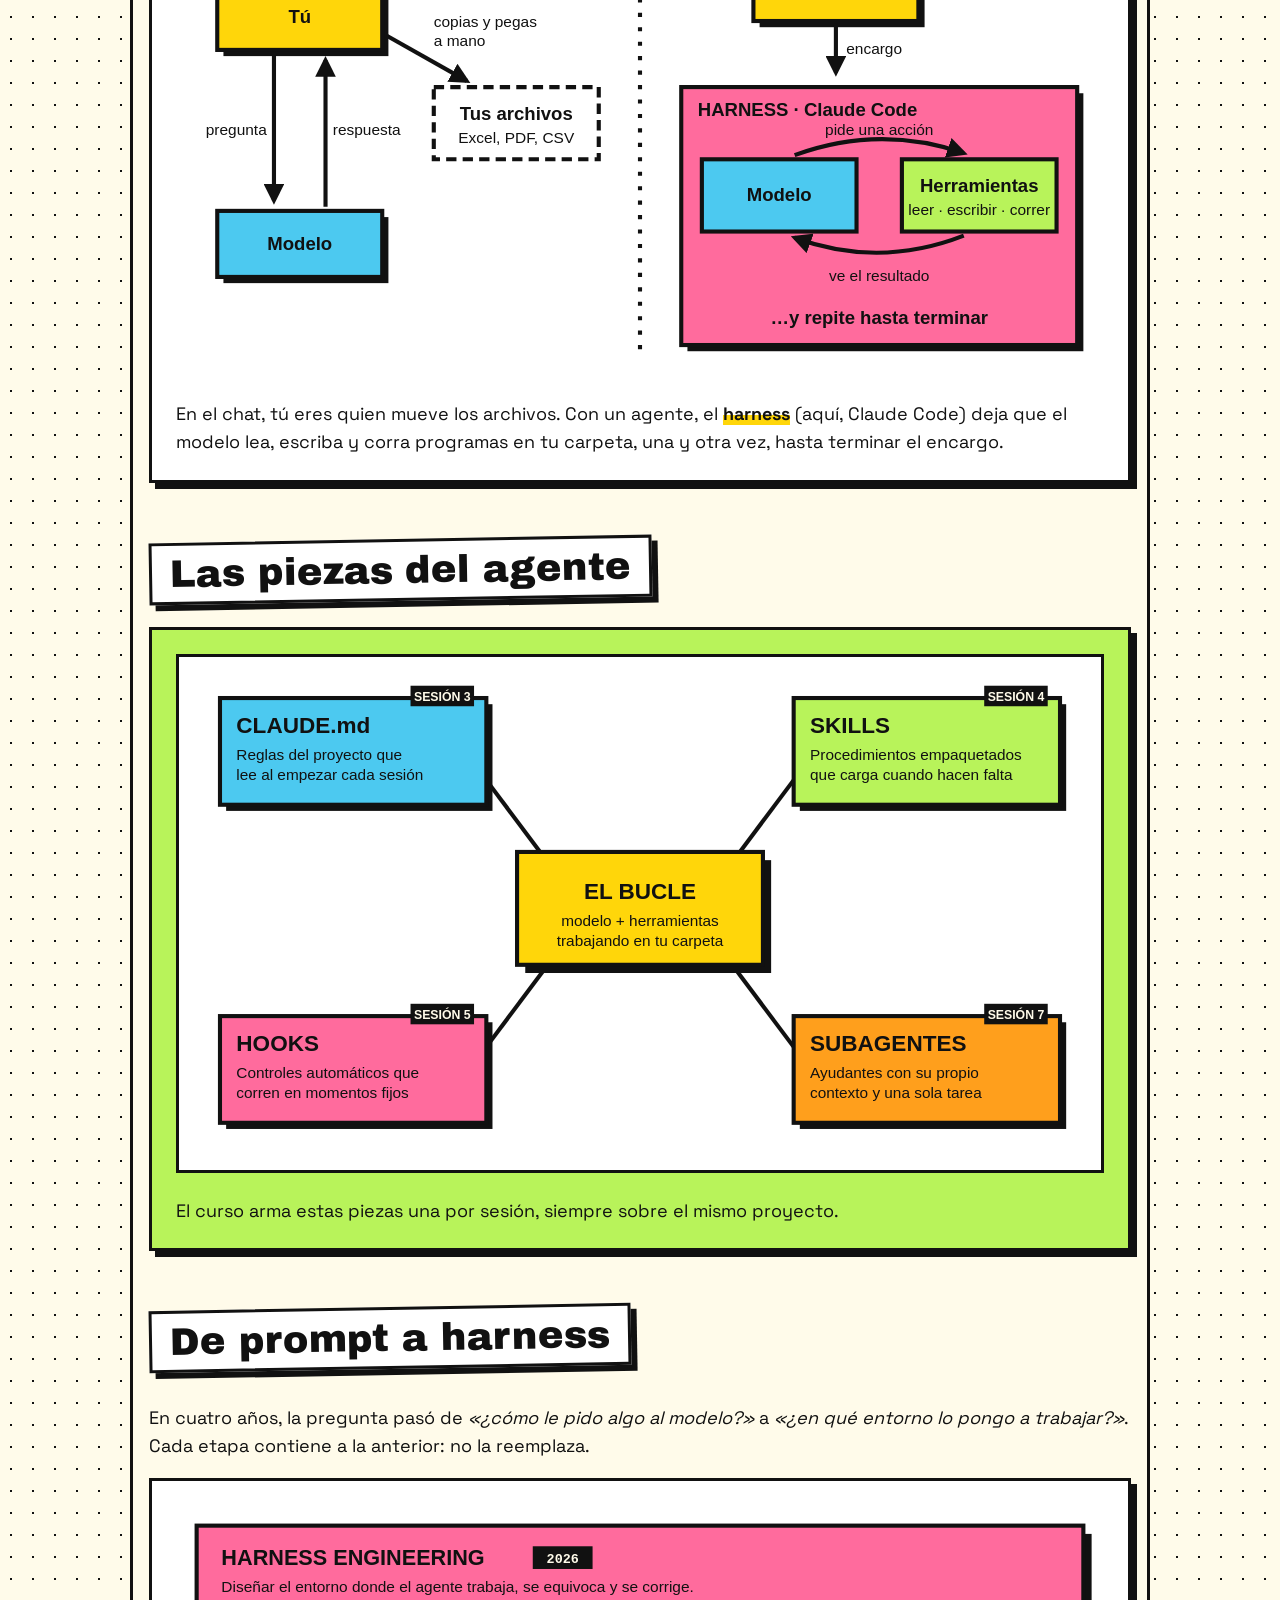
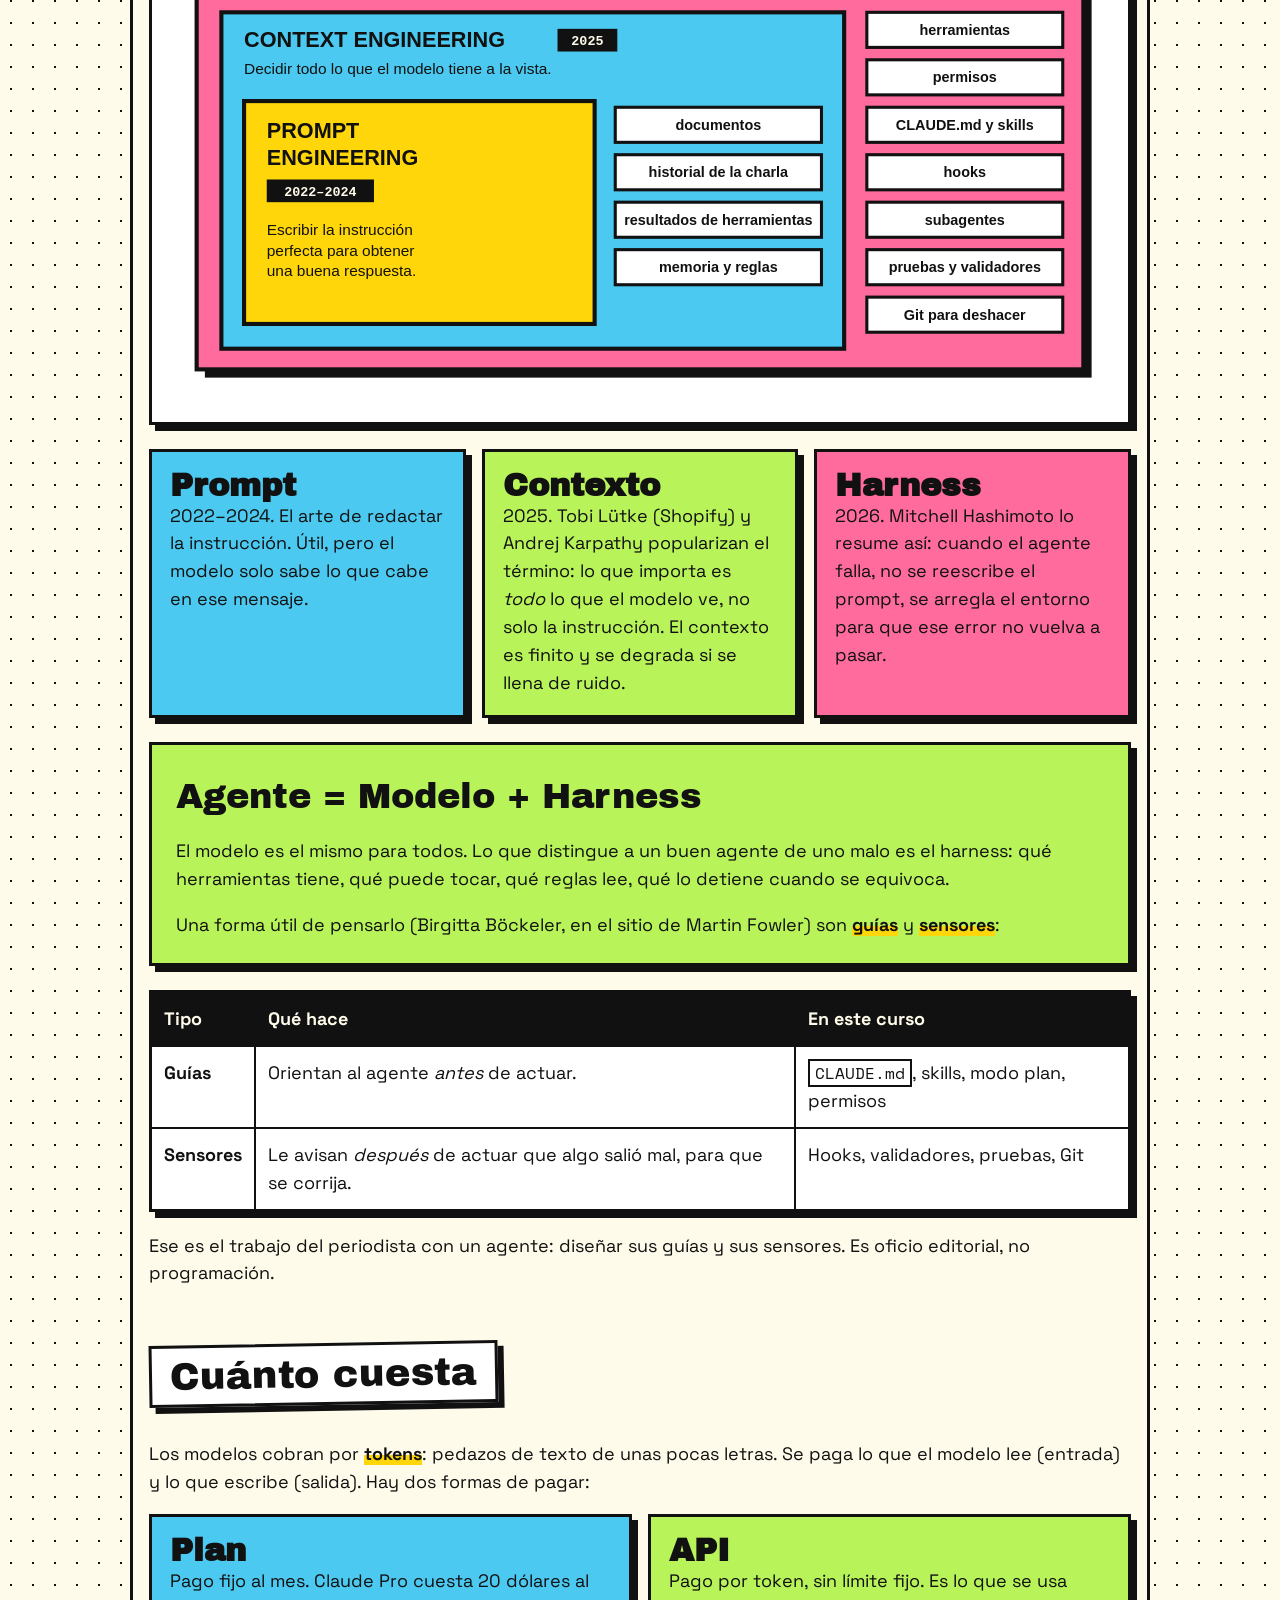
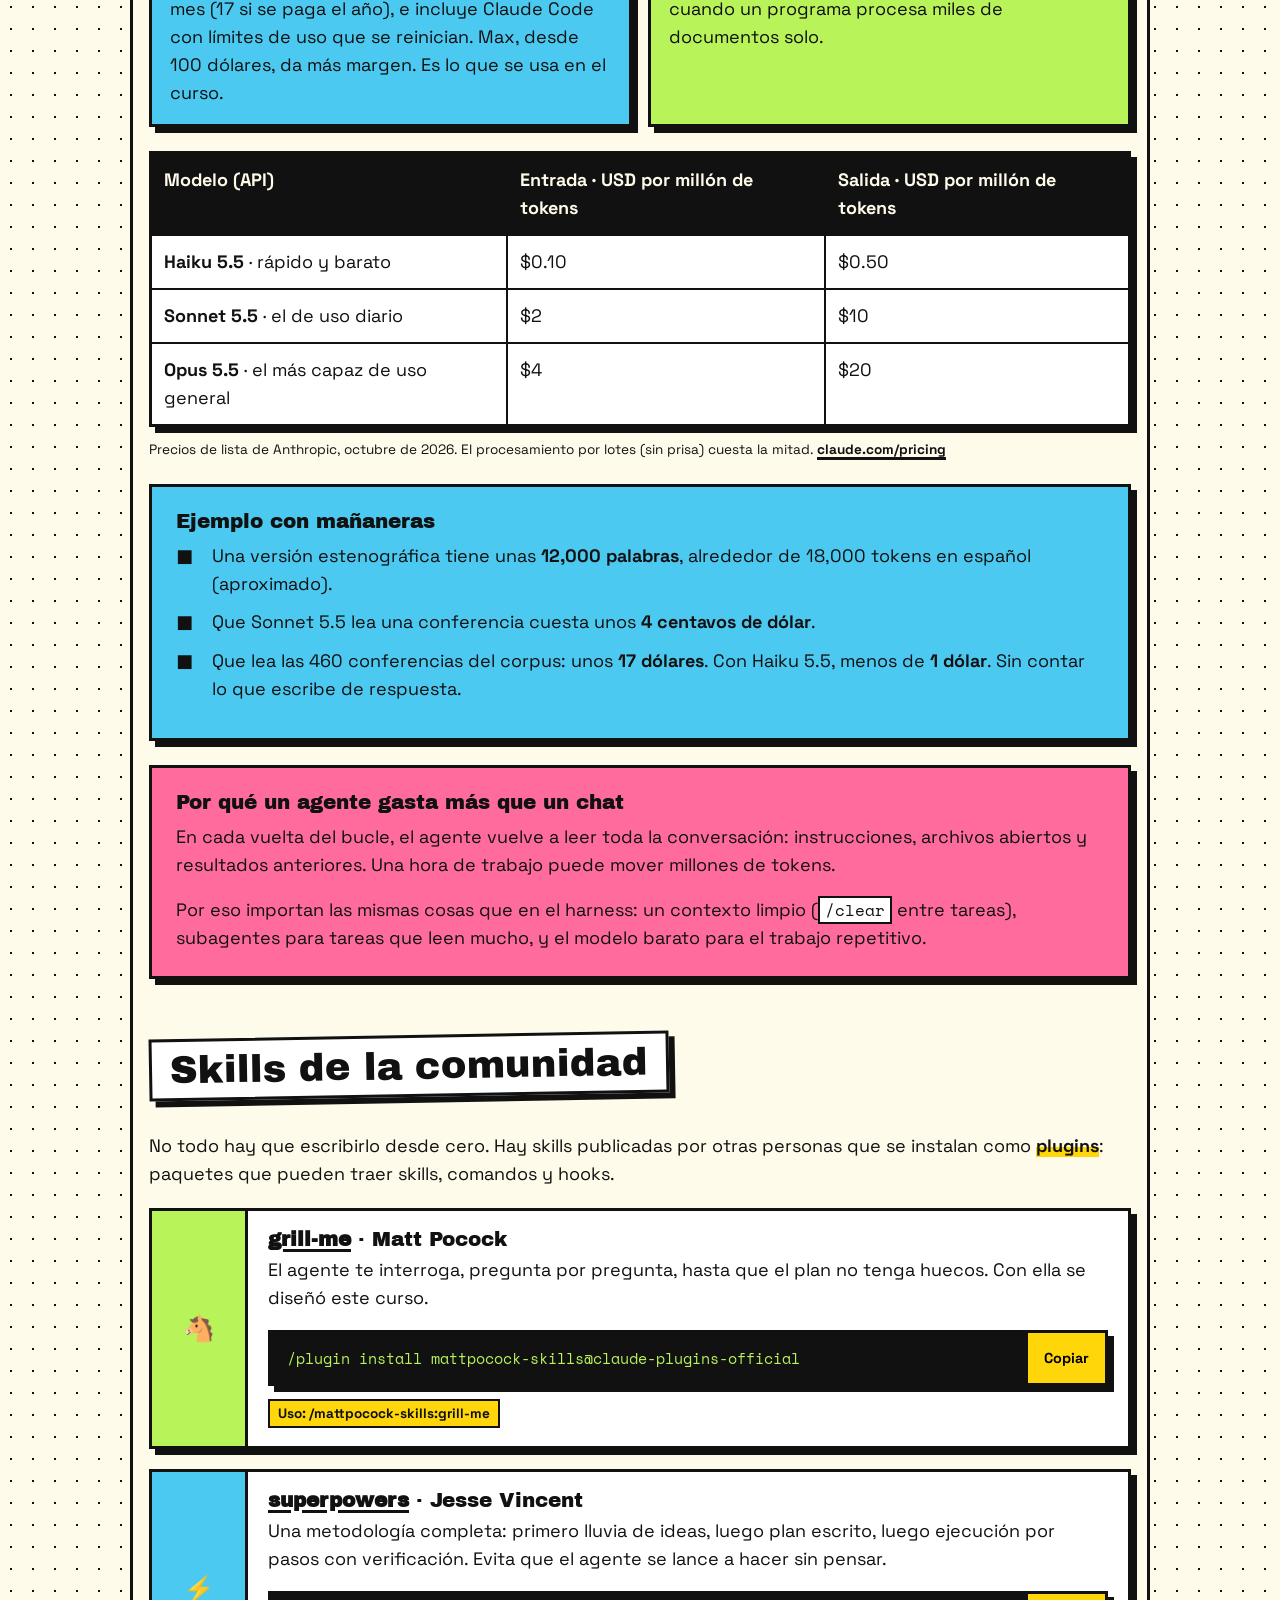
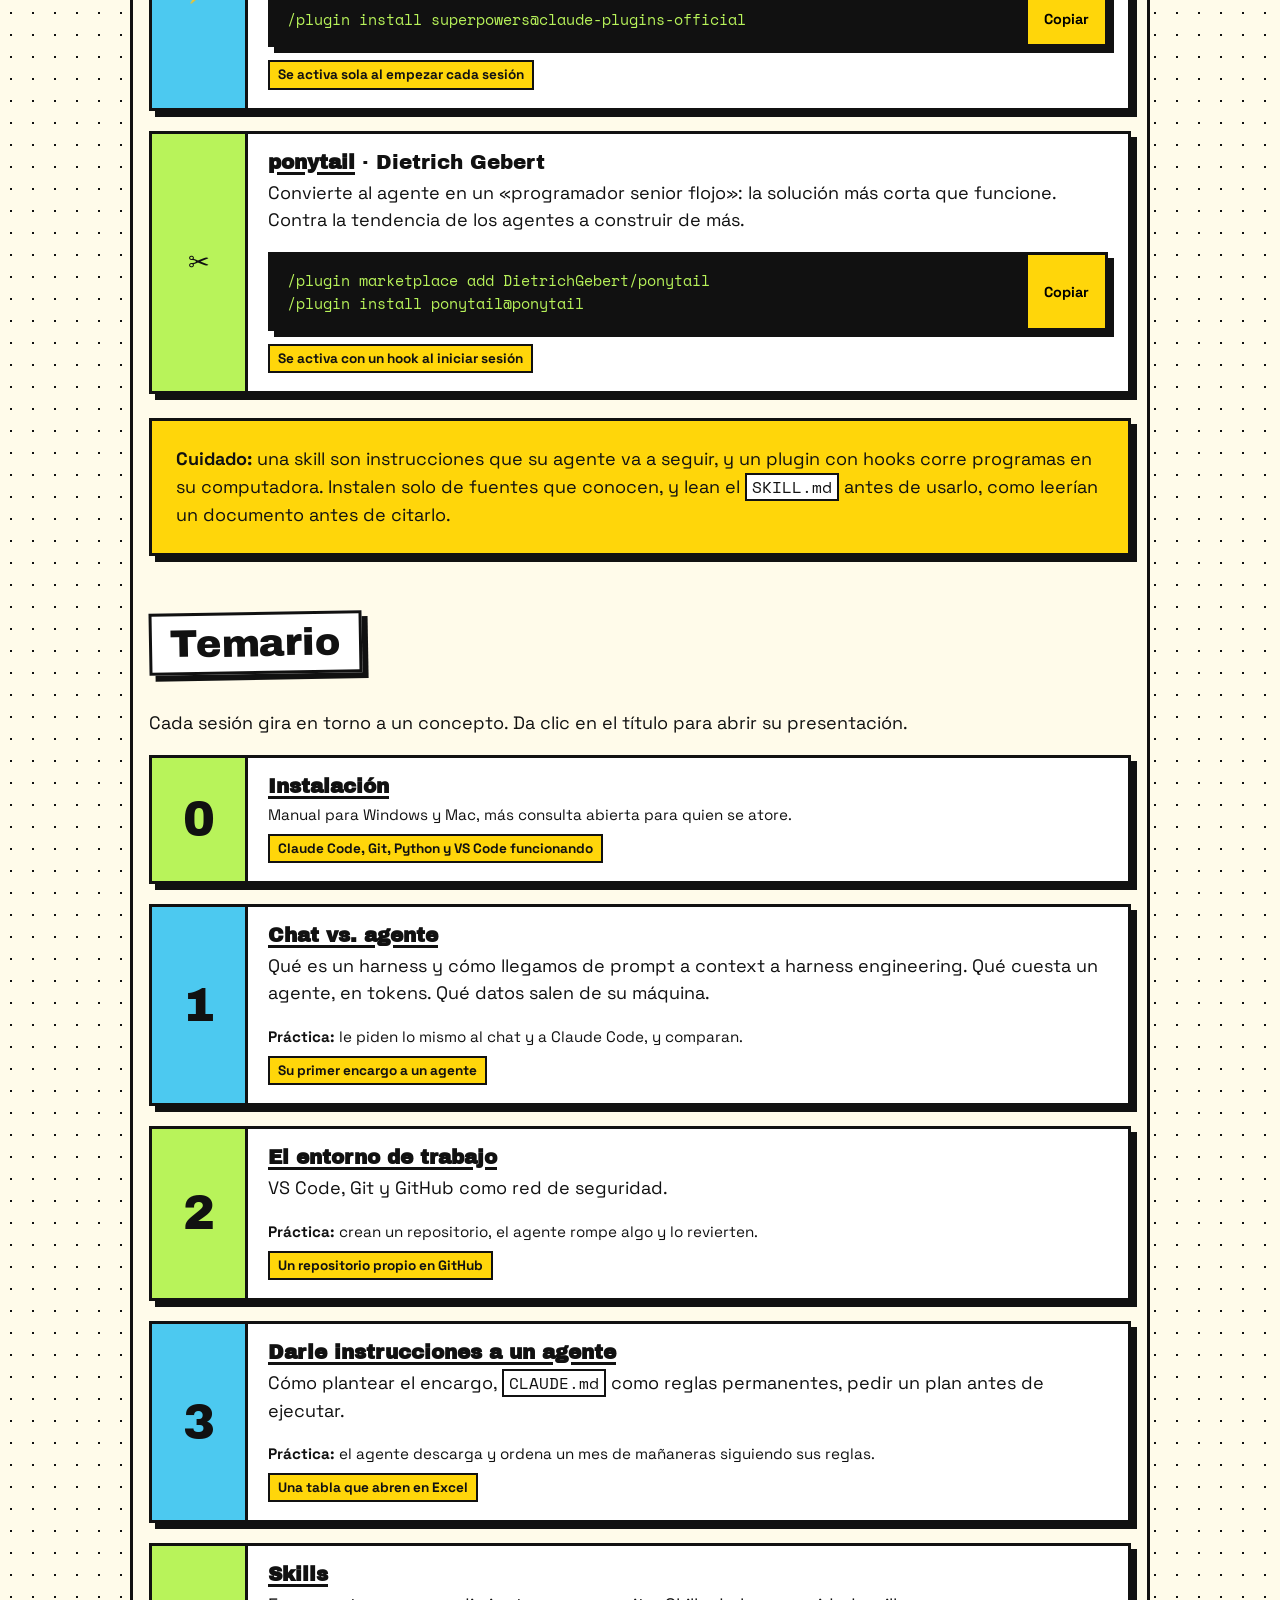
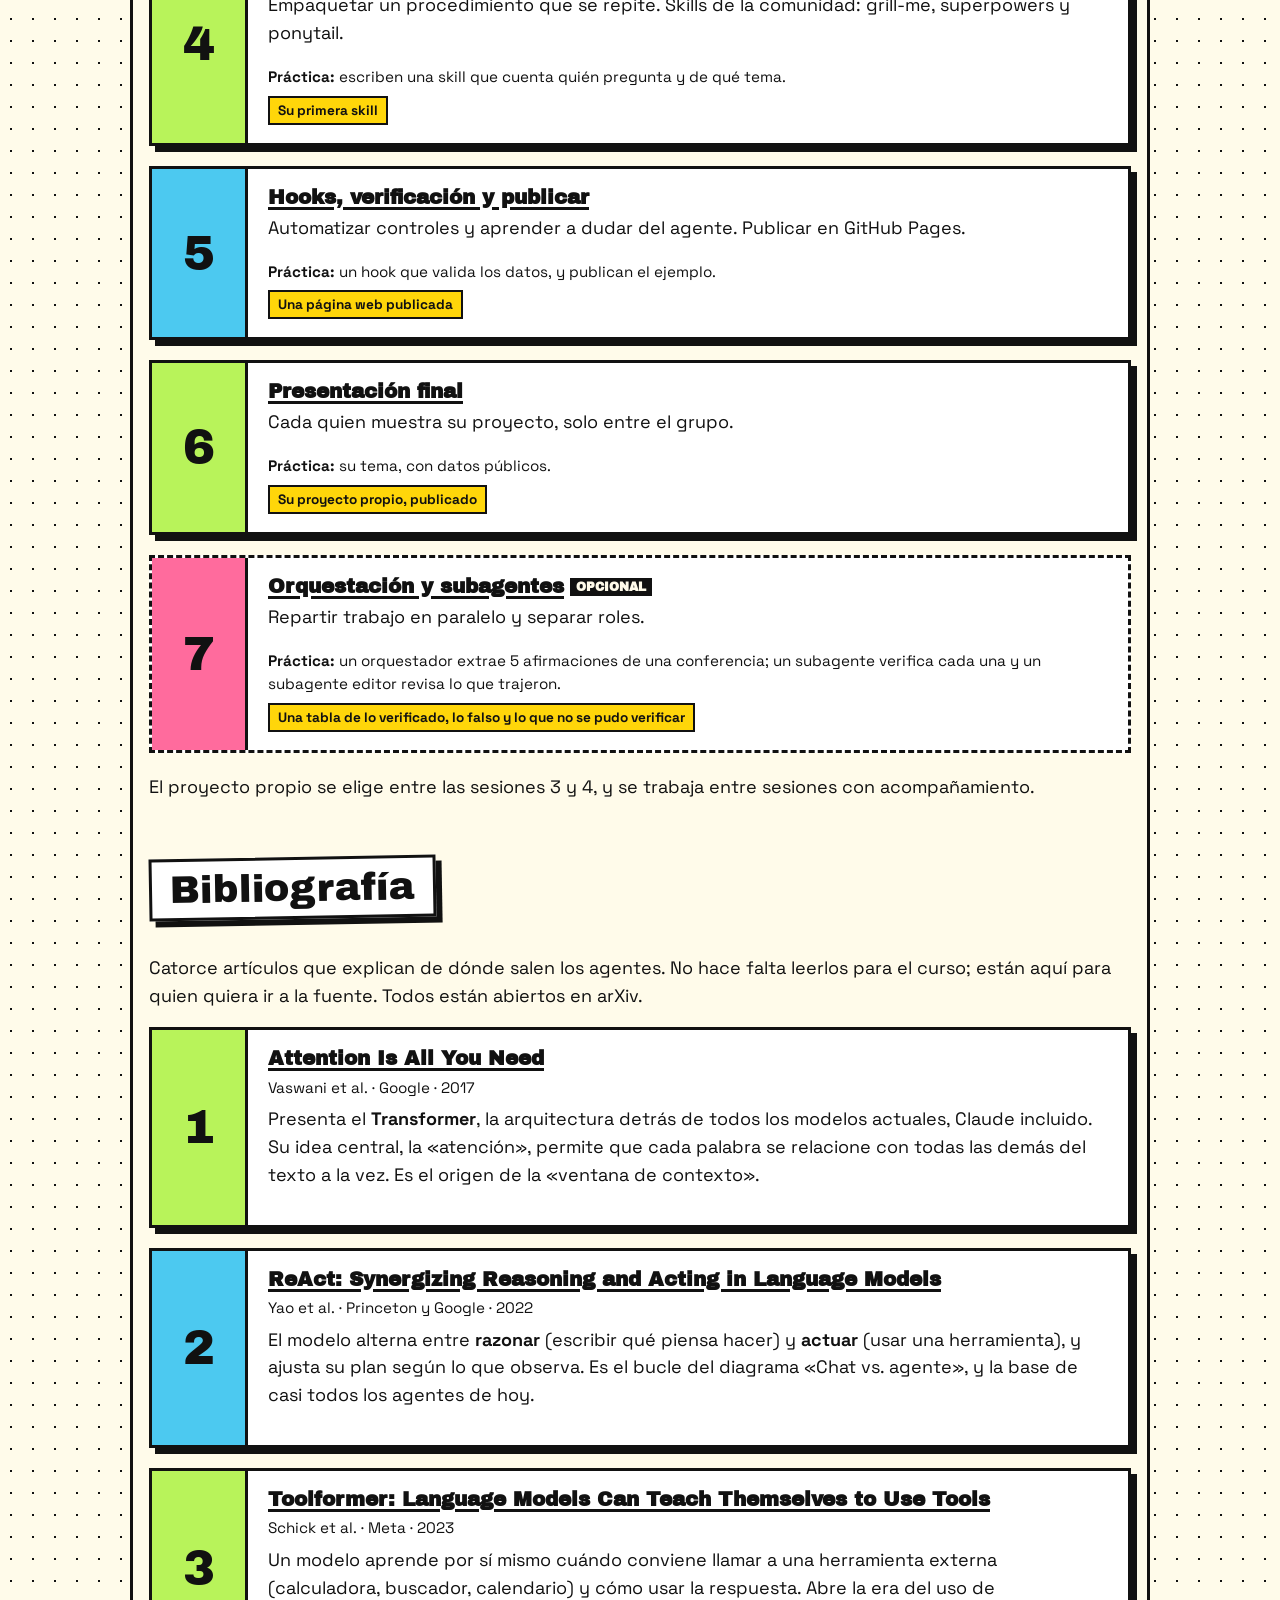
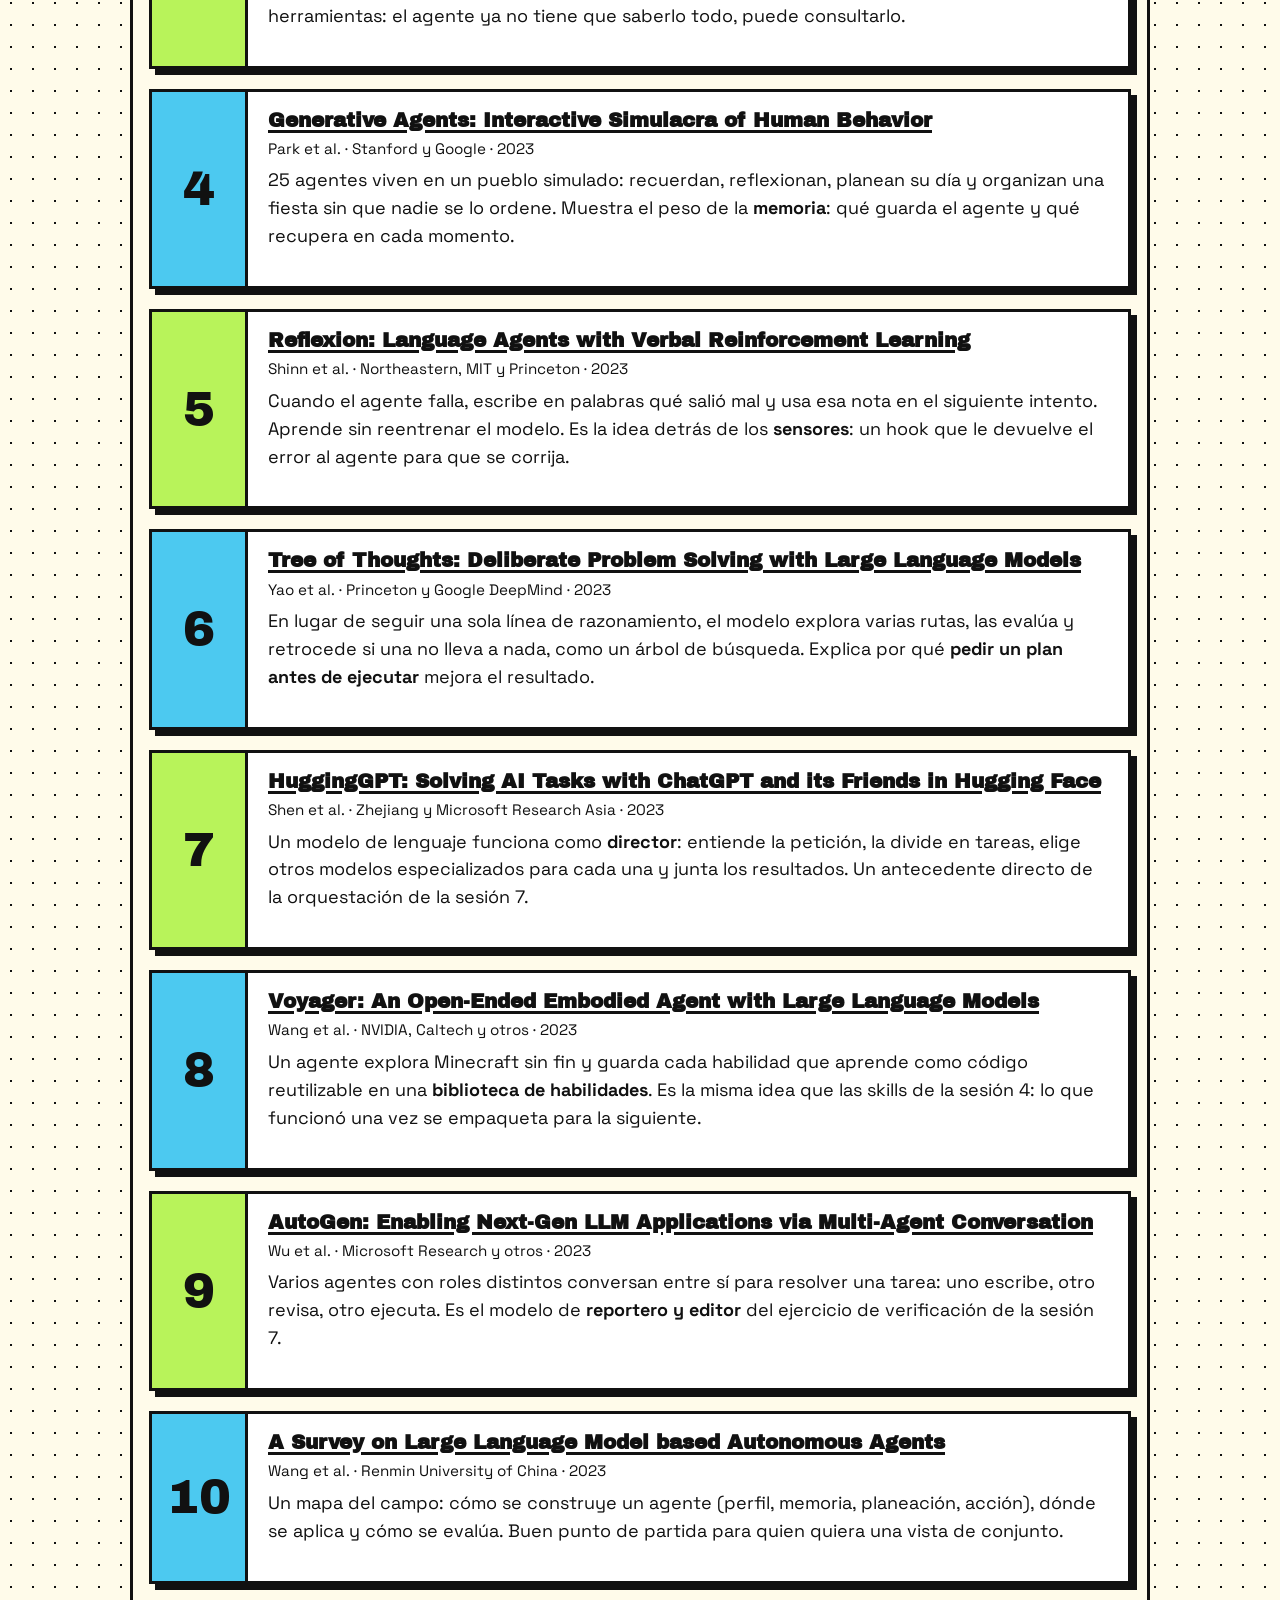
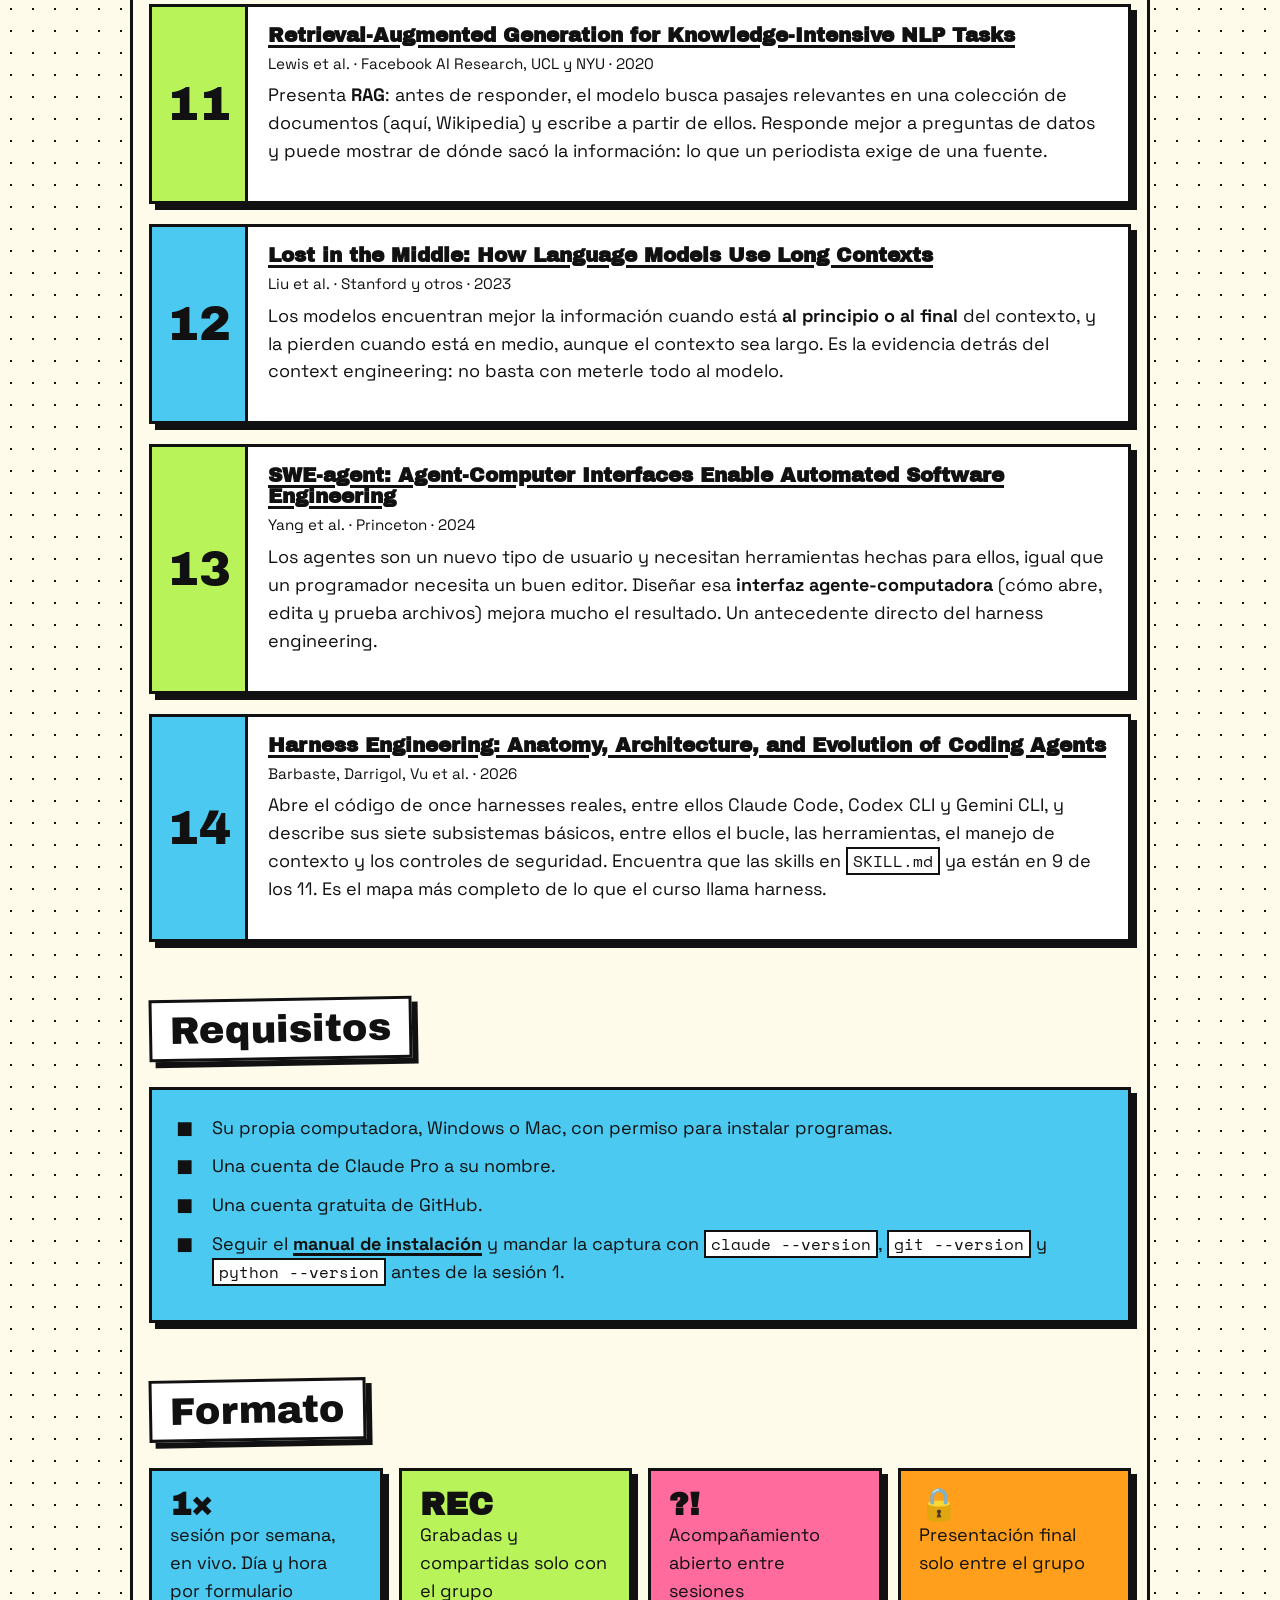
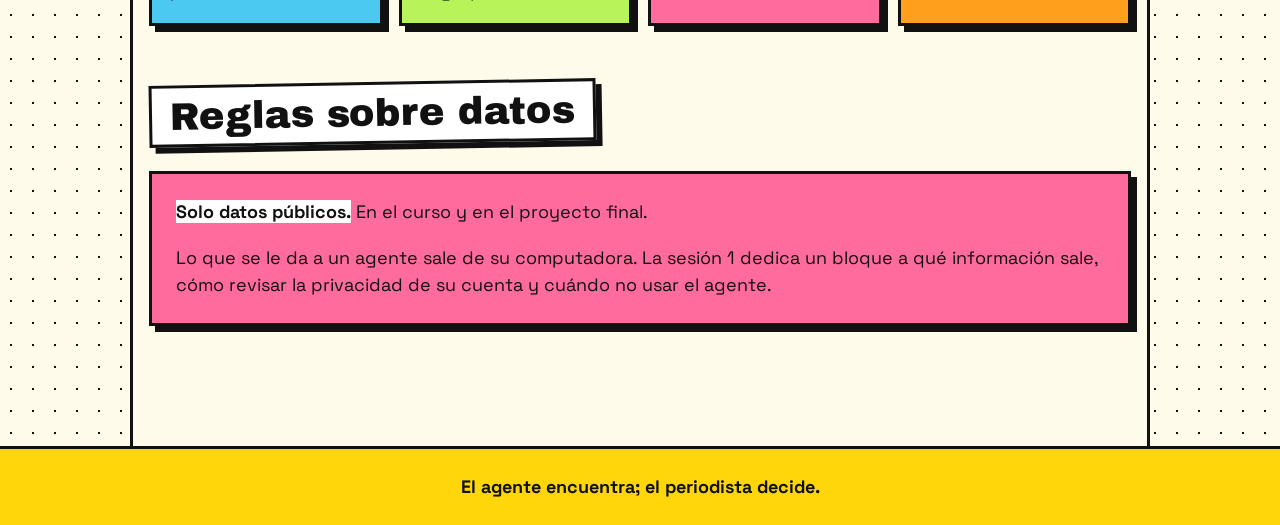
==== commit 23bfb135: "Agrega precio, ajusta sesiones y quita leyenda de grupo cerrado Co-Authored-By: Claude Sonnet 5.5 <n" ====
--- a/docs/index.html
+++ b/docs/index.html
@@ -25,7 +25,6 @@
 
 <main>
   <div class="hero">
-    <span class="sello">Grupo cerrado · 12</span>
     <h1>De Excel a agentes</h1>
     <p class="bajada">Un curso de tecnología agéntica para periodistas. Cada participante termina con un proyecto propio de datos, hecho con un agente de IA y <strong>publicado en una página web</strong>.</p>
   </div>
@@ -34,9 +33,10 @@
     <h2>Para quién es</h2>
     <div class="datos">
       <div class="dato"><b>12</b>periodistas, en línea y en vivo</div>
-      <div class="dato"><b>6+2</b>sesiones de 2 horas, más instalación y una opcional</div>
+      <div class="dato"><b>6</b>sesiones de 2 horas (12 horas de clase), más una de instalación y una opcional</div>
       <div class="dato"><b>0</b>experiencia programando. Basta con Excel</div>
       <div class="dato"><b>1</b>proyecto propio publicado al final</div>
+      <div class="dato"><b>$4,000</b>pesos mexicanos por persona, por 12 horas de clase</div>
     </div>
     <div class="caja" style="margin-top:24px">
       <p>El curso enseña a trabajar con un agente que programa por ustedes, y sobre todo a <strong>dirigirlo, revisarlo y dudar de él</strong>.</p>
